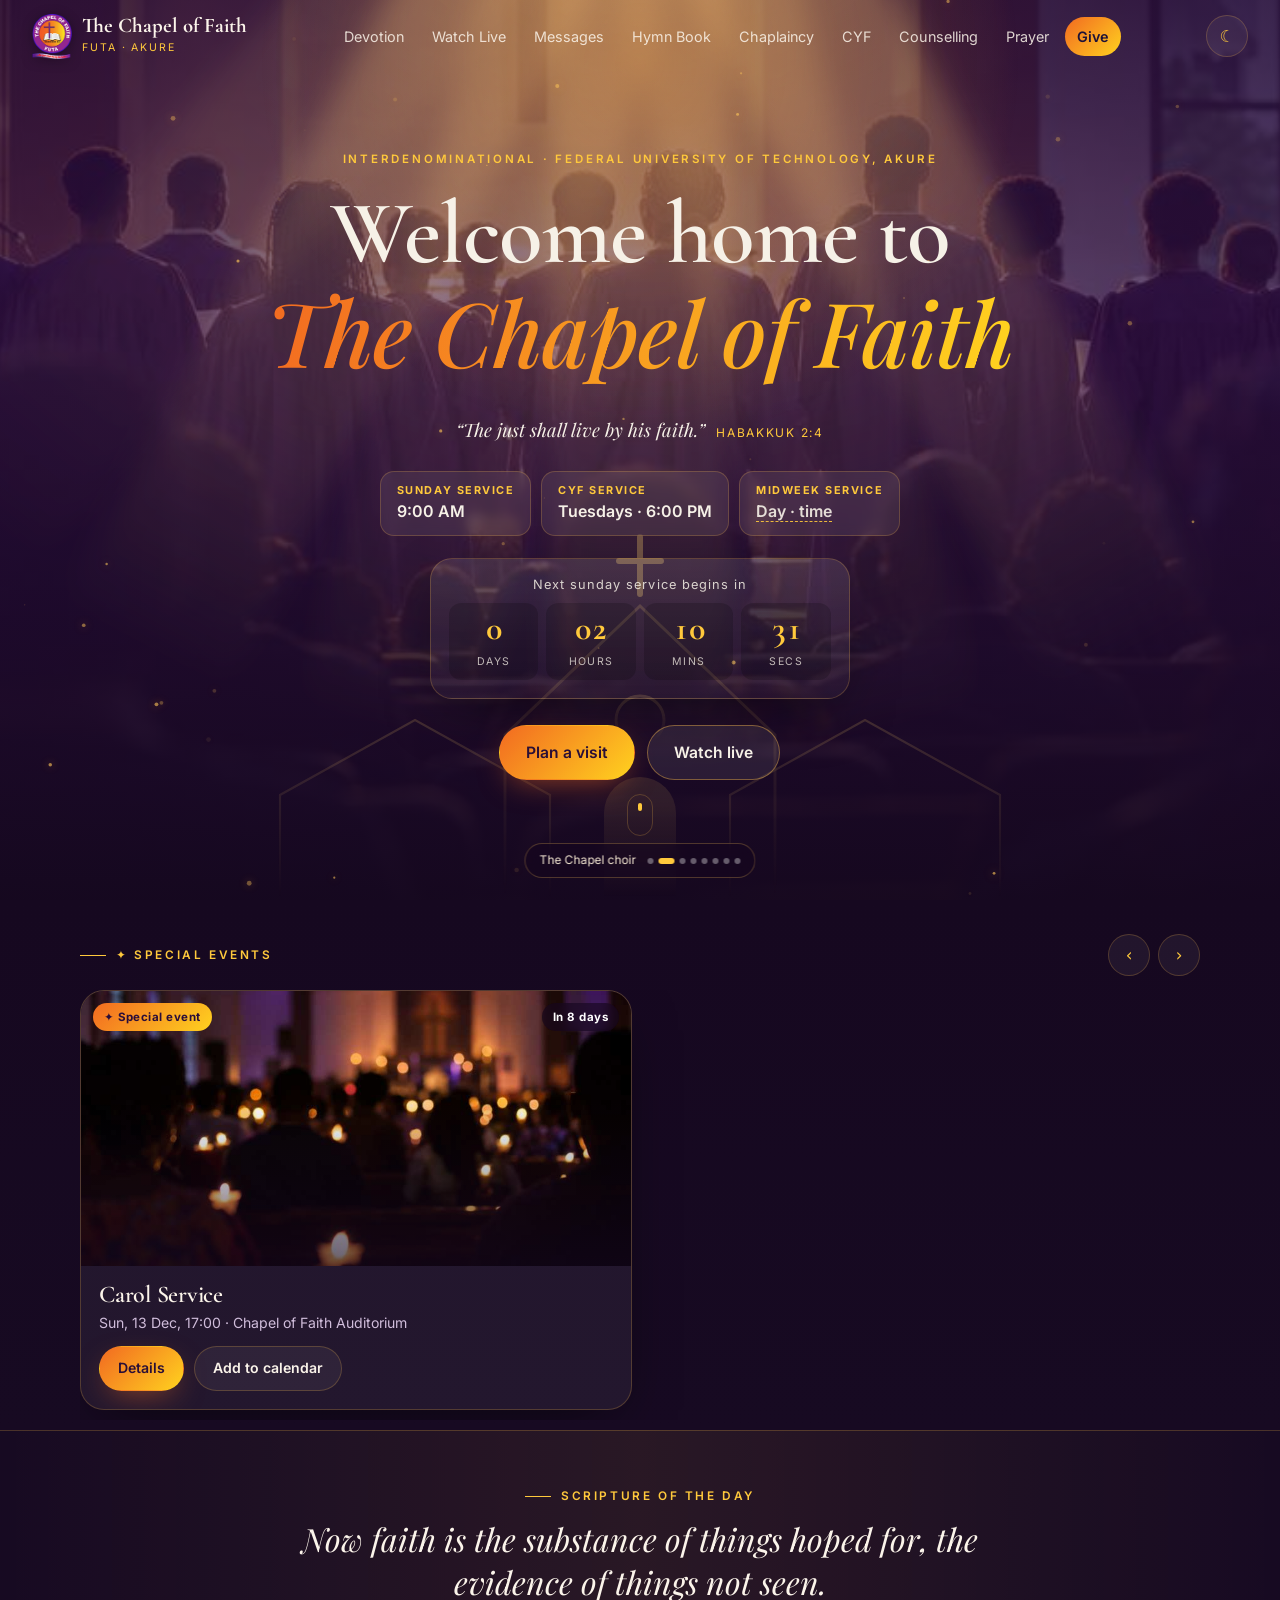
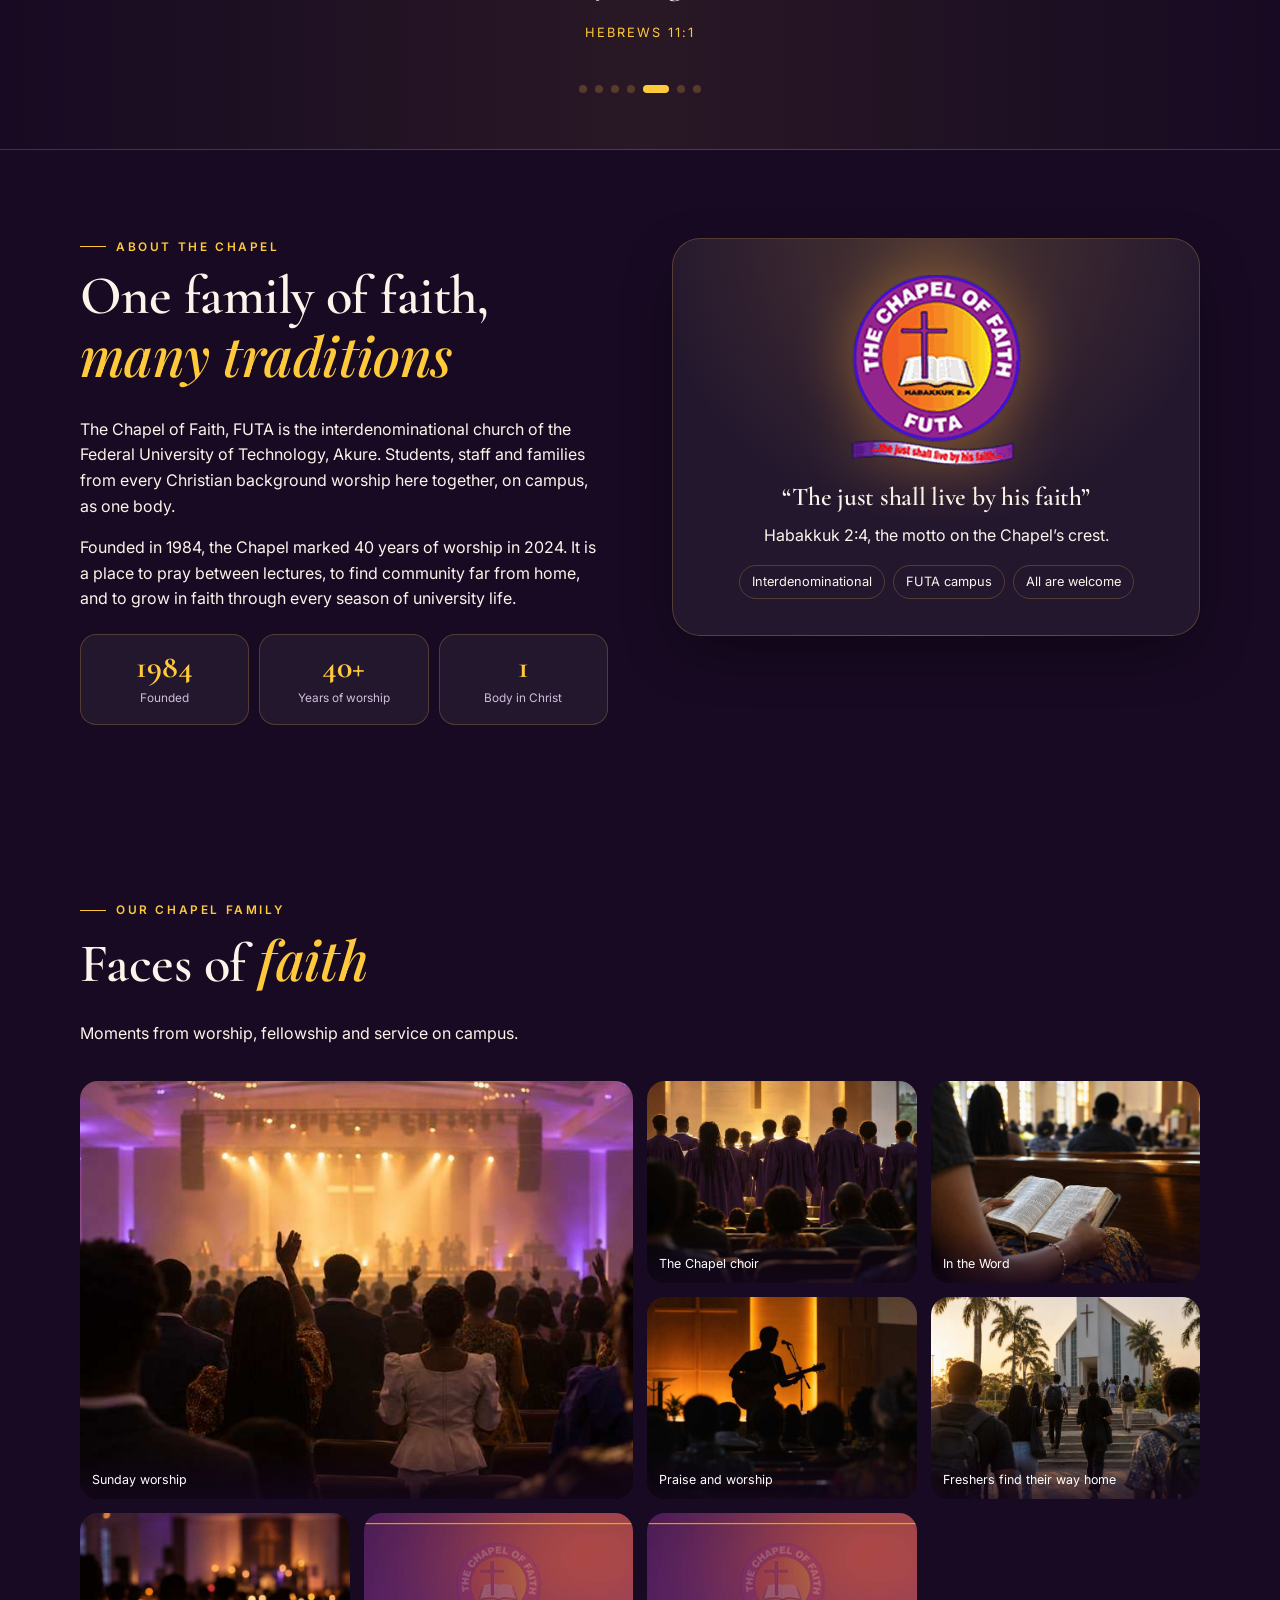
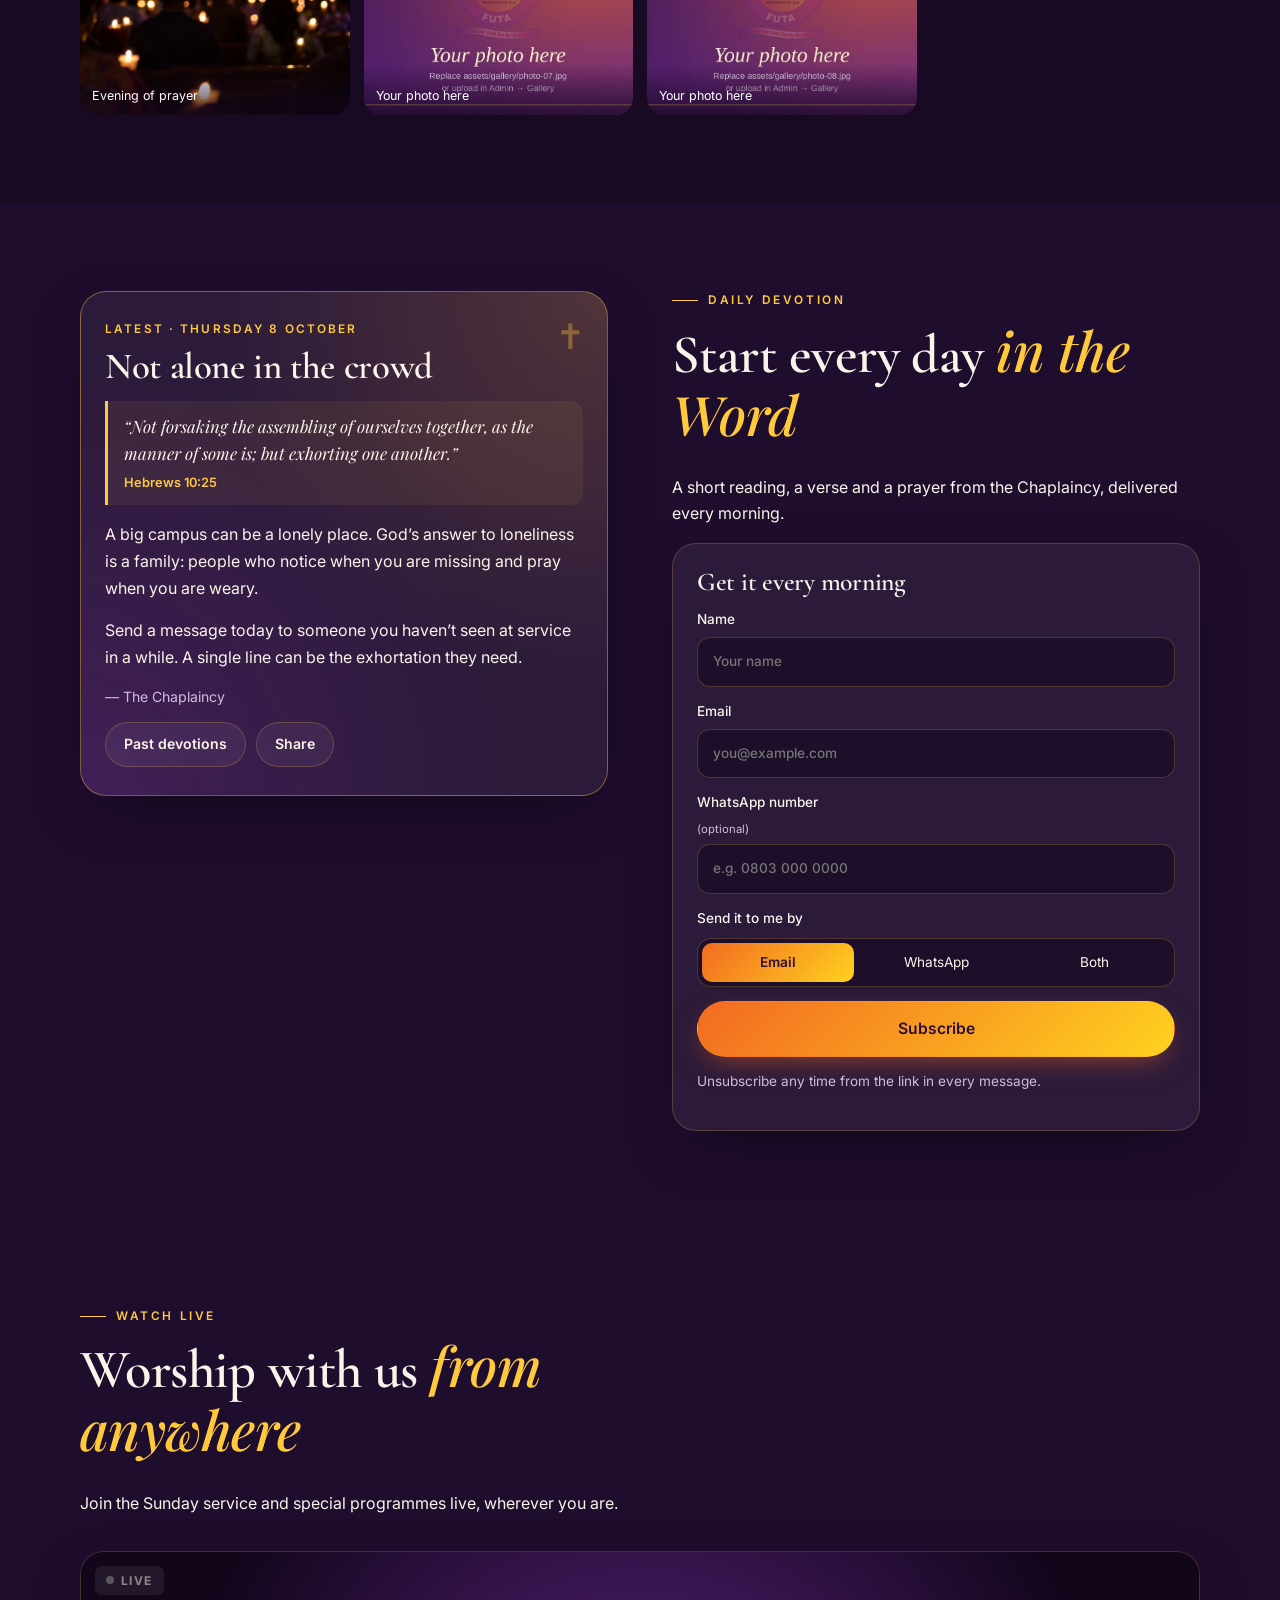
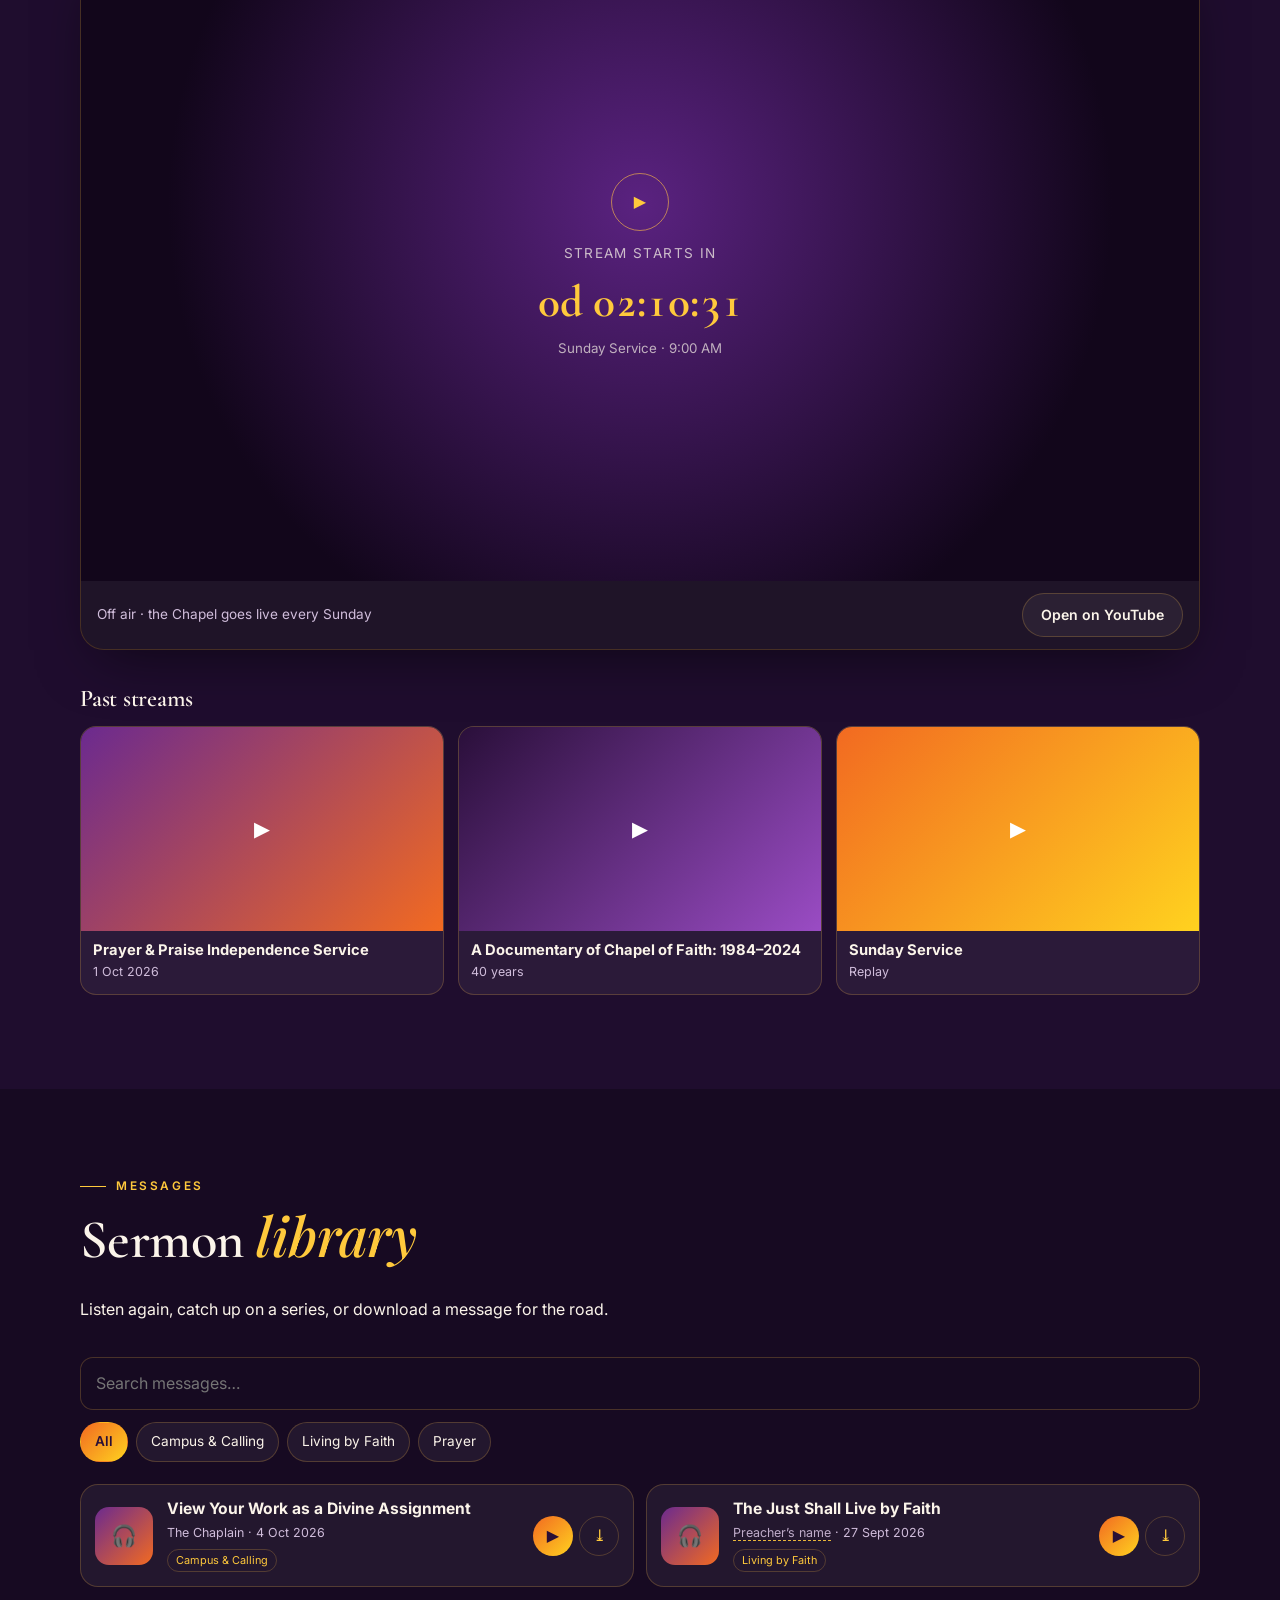
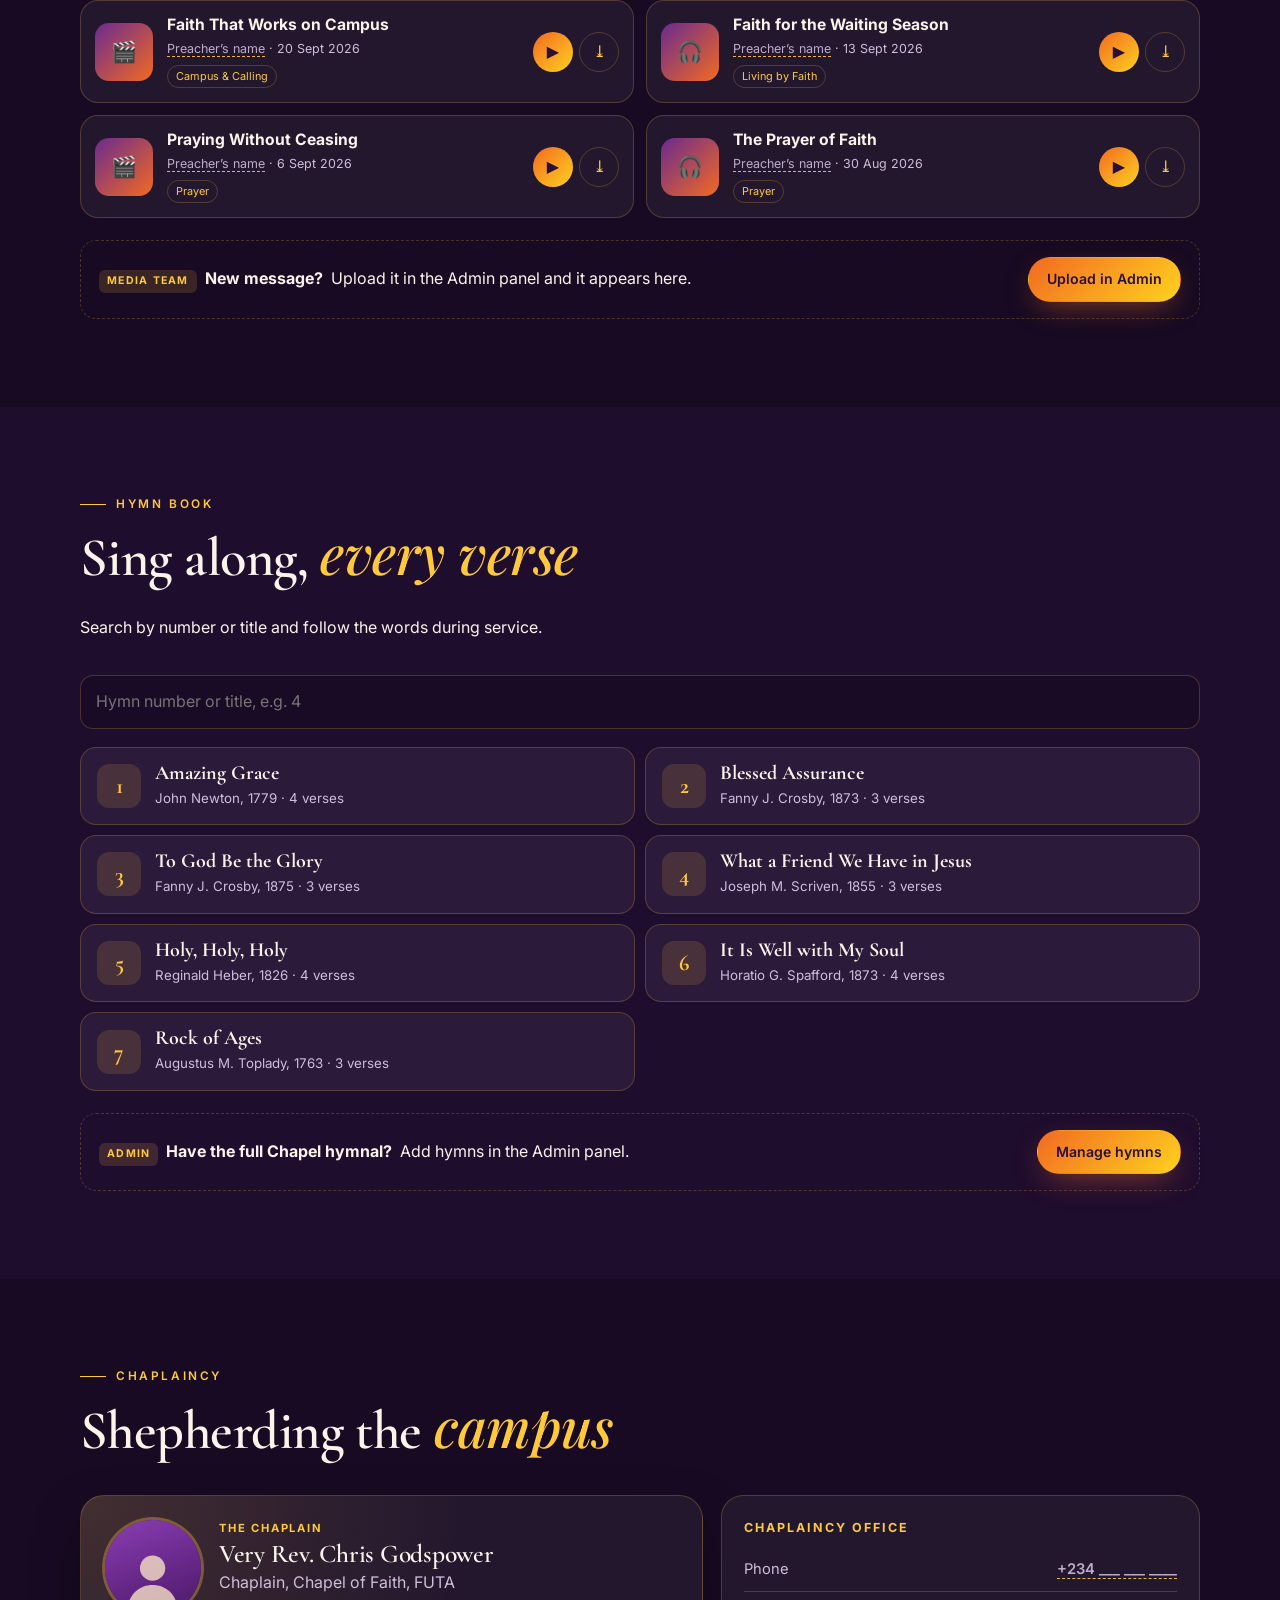
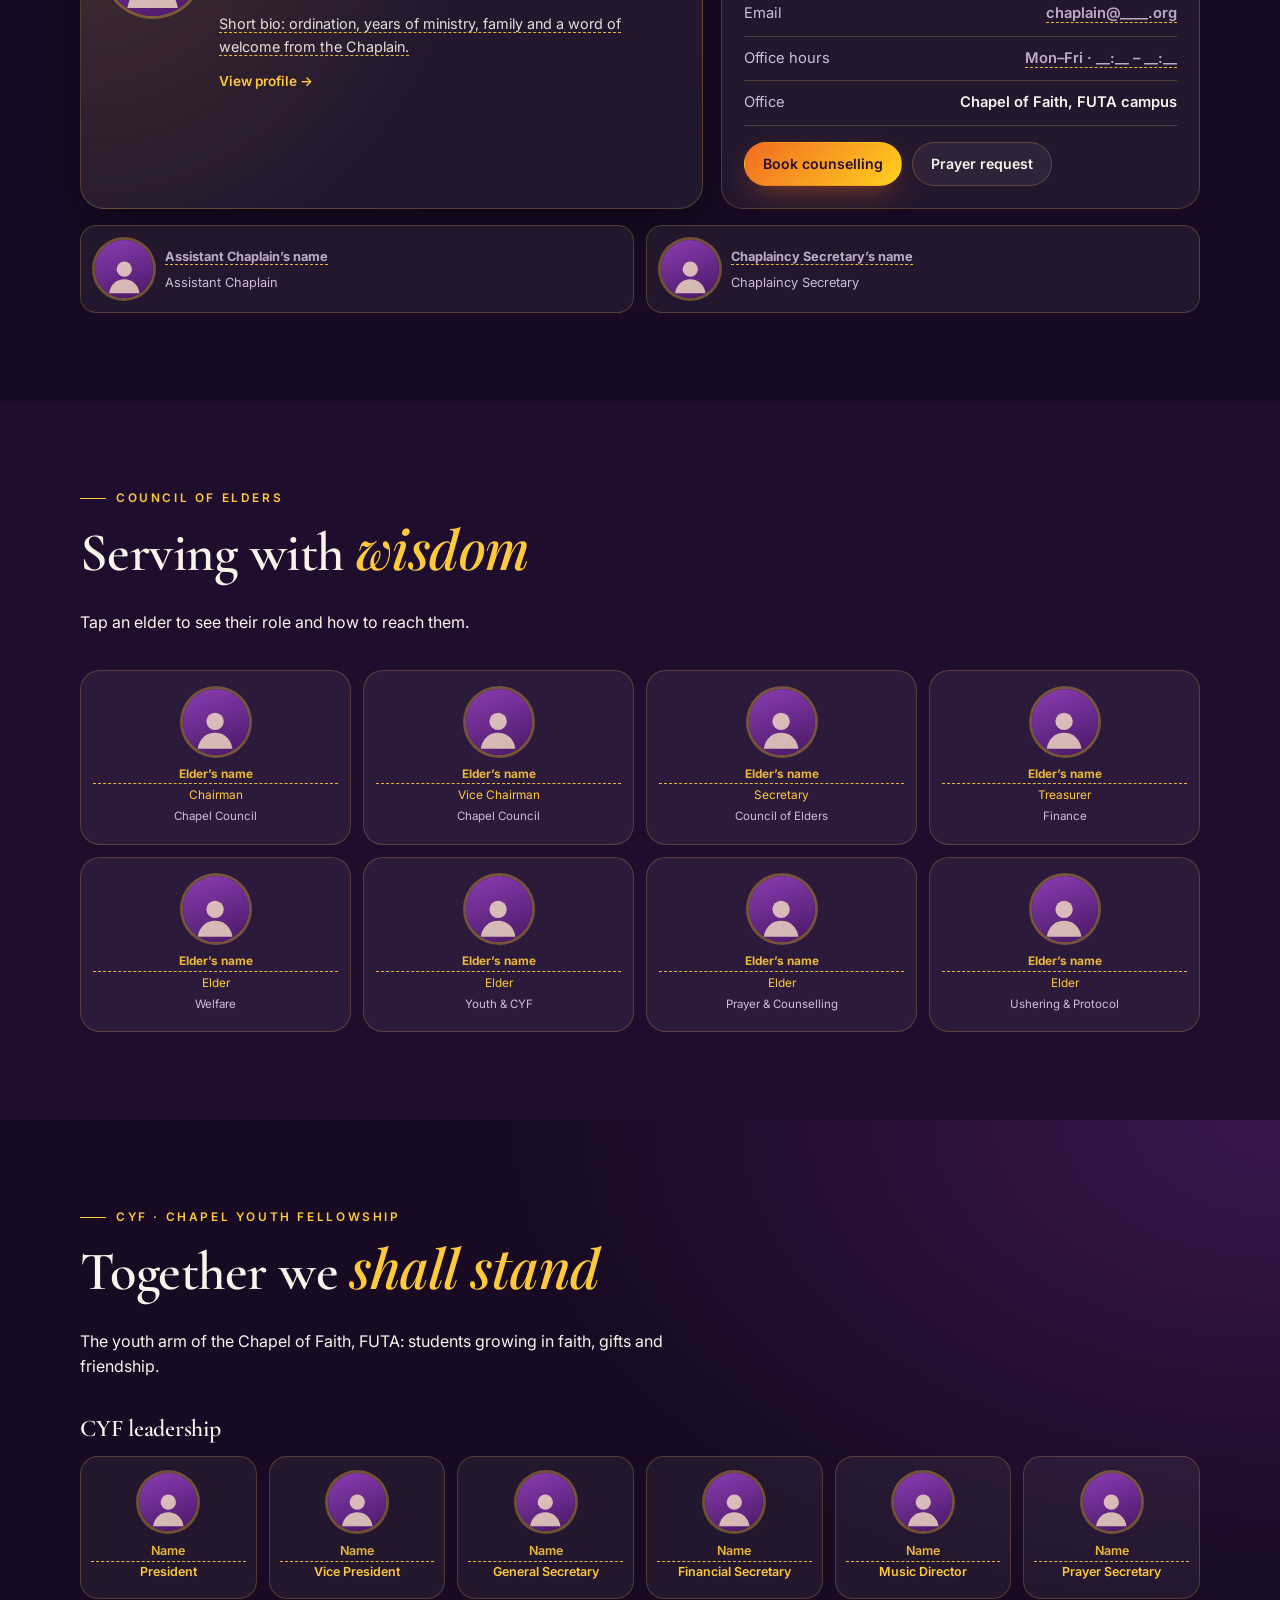
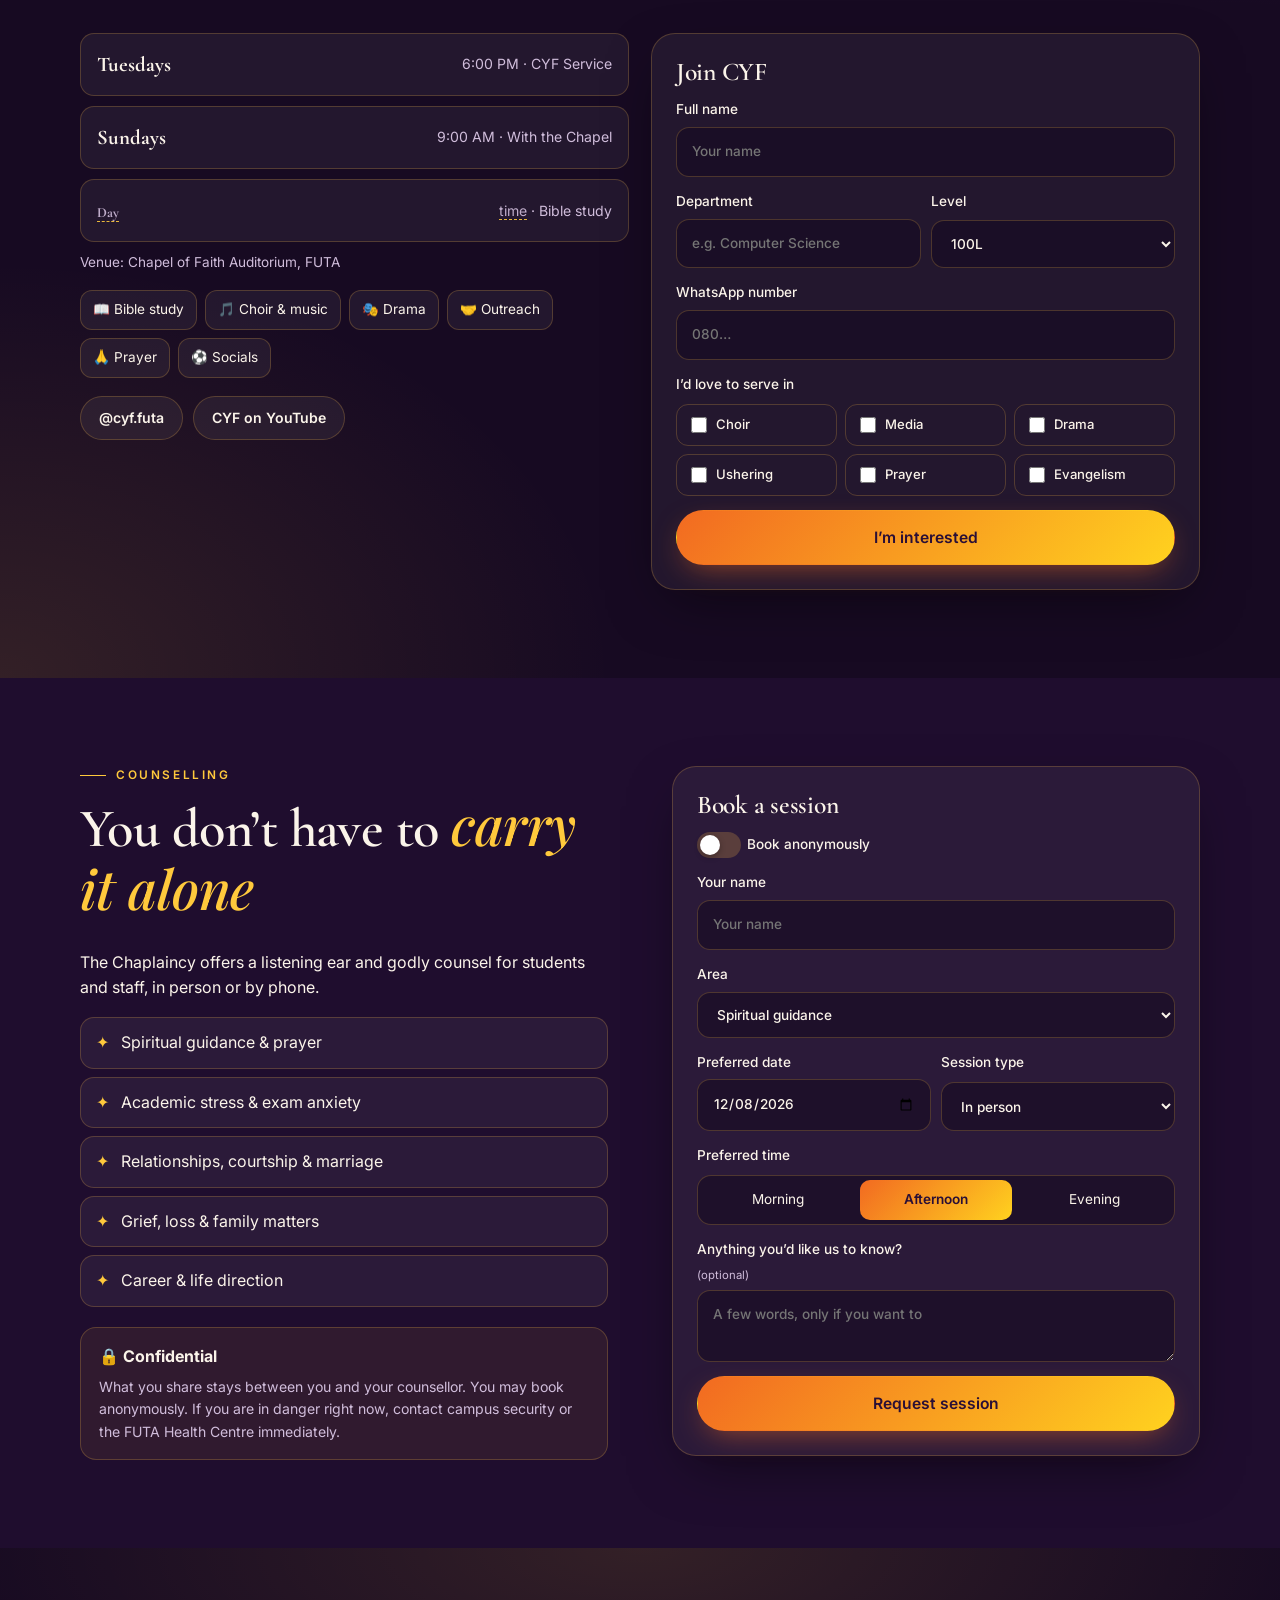
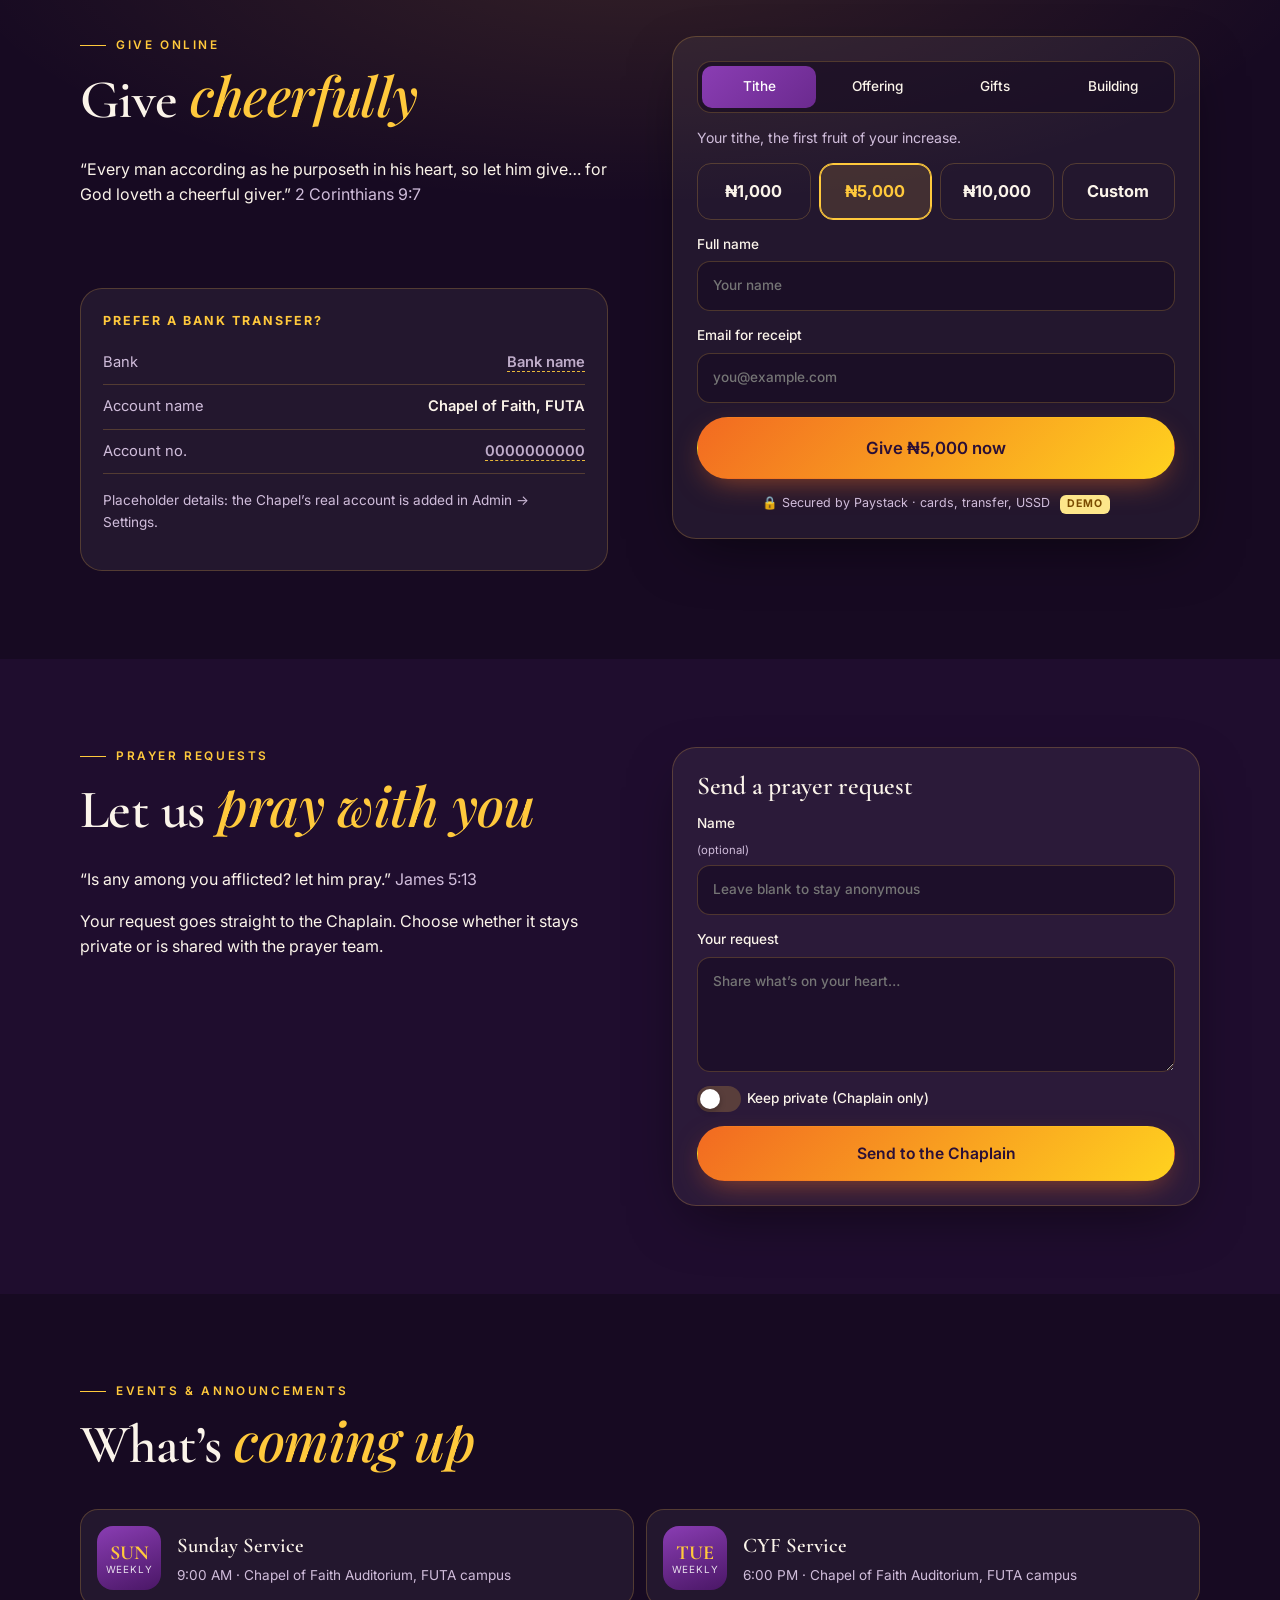
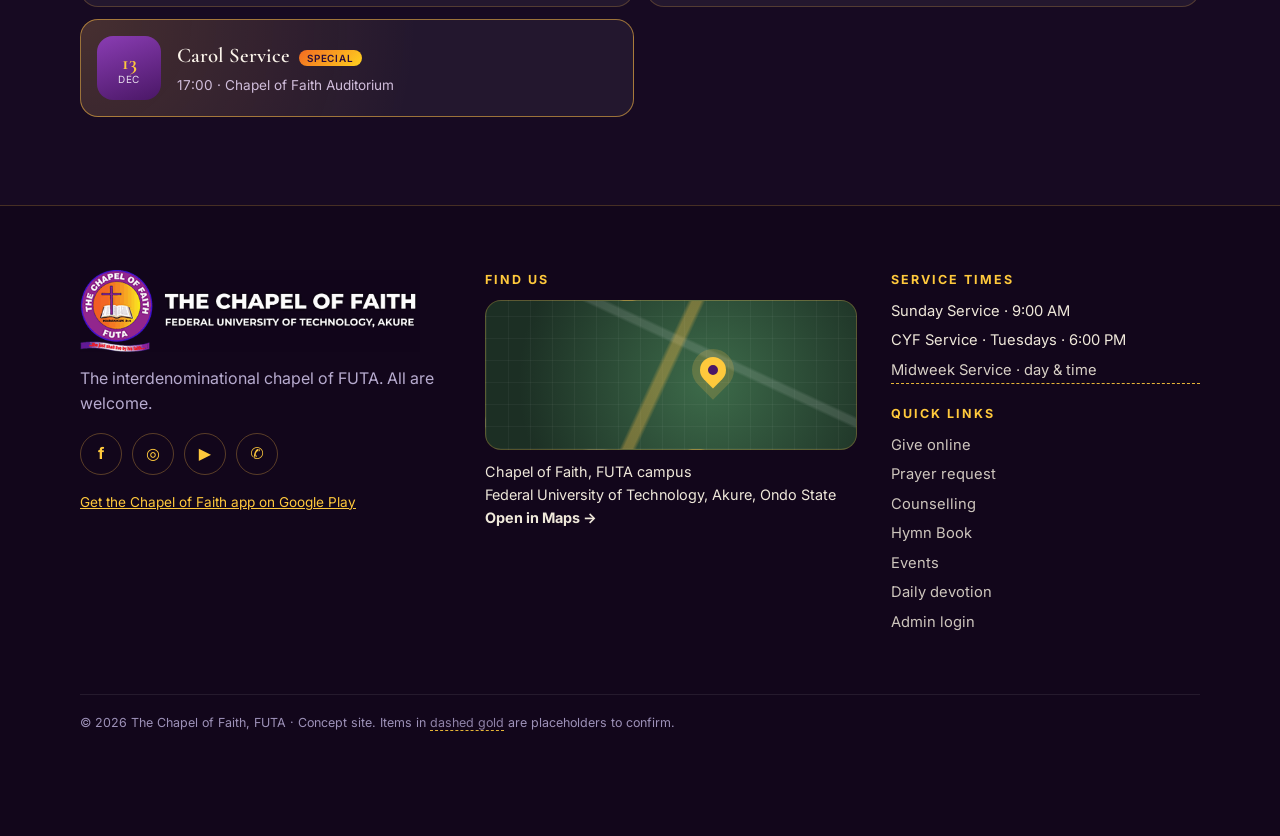
==== index.html @ bb545288 "Initial commit by Tab" ====
<!doctype html>
<html lang="en" data-theme="dark">
<head>
<meta charset="utf-8">
<meta name="viewport" content="width=device-width, initial-scale=1, viewport-fit=cover">
<title>The Chapel of Faith, FUTA · Interdenominational Chapel, Akure</title>
<meta name="description" content="The Chapel of Faith is the interdenominational chapel of the Federal University of Technology, Akure (FUTA). Sunday service 9:00 AM. Watch live, give online, send a prayer request.">
<meta name="theme-color" content="#3a1556">
<link rel="icon" href="assets/favicon.png">
<link rel="stylesheet" href="styles.css">
</head>
<body>
<a class="skip" href="#main">Skip to content</a>
<div class="loader" id="loader" aria-hidden="true"><img src="assets/emblem.png" alt="" width="150" height="168"><p>The Chapel of Faith</p><i></i></div>

<!-- ============ NAV ============ -->
<header class="nav" id="nav">
  <a class="brand" href="#top" aria-label="The Chapel of Faith, FUTA home">
    <img src="assets/emblem-sm.png" alt="" width="40" height="45">
    <span><b>The Chapel of Faith</b><small>FUTA · Akure</small></span>
  </a>
  <nav class="links" id="navLinks" aria-label="Main">
    <a href="#devotion">Devotion</a>
    <a href="#live">Watch Live</a>
    <a href="#messages">Messages</a>
    <a href="#hymns">Hymn Book</a>
    <a href="#chaplaincy">Chaplaincy</a>
    <a href="#cyf">CYF</a>
    <a href="#counselling">Counselling</a>
    <a href="#prayer">Prayer</a>
    <a href="#giving" class="nav-give">Give</a>
  </nav>
  <div class="nav-actions">
    <button class="icon-btn" id="themeToggle" aria-label="Switch light/dark mode"><span class="sun">☀</span><span class="moon">☾</span></button>
    <button class="icon-btn menu-btn" id="menuBtn" aria-label="Open menu" aria-expanded="false"><i></i><i></i><i></i></button>
  </div>
</header>

<main id="main">
<!-- ============ HERO ============ -->
<section class="hero" id="top">
  <div class="hero-slides" id="heroSlides" aria-hidden="true"></div>
  <div class="hero-shade" aria-hidden="true"></div>
  <div class="rays" aria-hidden="true"><i></i><i></i><i></i><i></i><i></i><i></i></div>
  <div class="glow" aria-hidden="true"></div>
  <canvas id="motes" aria-hidden="true"></canvas>
  <svg class="chapel-art" viewBox="0 0 600 260" aria-hidden="true">
    <defs><linearGradient id="cg" x1="0" y1="0" x2="0" y2="1"><stop offset="0" stop-color="#f3c969" stop-opacity=".55"/><stop offset="1" stop-color="#f3c969" stop-opacity="0"/></linearGradient></defs>
    <path d="M300 18 v38 M286 34 h28" stroke="#f3c969" stroke-width="4" stroke-linecap="round" fill="none"/>
    <path d="M300 64 L210 150 L210 260 L390 260 L390 150 Z" fill="none" stroke="url(#cg)" stroke-width="2"/>
    <path d="M60 260 L60 190 L150 140 L240 190 L240 260 M360 260 L360 190 L450 140 L540 190 L540 260" fill="none" stroke="url(#cg)" stroke-width="1.5"/>
    <path d="M276 260 v-58 a24 24 0 0 1 48 0 v58" fill="url(#cg)" opacity=".7"/>
    <circle cx="300" cy="140" r="16" fill="none" stroke="url(#cg)" stroke-width="2"/>
  </svg>
  <div class="hero-inner">
    <p class="eyebrow reveal">Interdenominational · Federal University of Technology, Akure</p>
    <h1 class="reveal">Welcome home to<br><em>The Chapel of Faith</em></h1>
    <p class="motto reveal" id="heroMotto"></p>
    <div class="times reveal" id="heroTimes"></div>
    <div class="countdown reveal" id="countdown" aria-live="polite">
      <p class="cd-label" id="cdLabel">Next Sunday service begins in</p>
      <div class="cd-grid">
        <div><b id="cdD">0</b><span>days</span></div>
        <div><b id="cdH">00</b><span>hours</span></div>
        <div><b id="cdM">00</b><span>mins</span></div>
        <div><b id="cdS">00</b><span>secs</span></div>
      </div>
    </div>
    <div class="cta reveal">
      <button class="btn gold" id="planVisitBtn">Plan a visit</button>
      <a class="btn ghost" href="#live">Watch live</a>
    </div>
  </div>
  <div class="slide-cap" id="slideCap" aria-hidden="true"><span id="slideCapText"></span><div class="slide-dots" id="slideDots"></div></div>
  <a class="scroll-cue" href="#scripture" aria-label="Scroll down"><span></span></a>
</section>

<!-- ============ SPECIAL EVENTS (shown when an event is flagged special) ============ -->
<section class="specials" id="specials" hidden aria-label="Special events">
  <div class="wrap">
    <div class="specials-head"><p class="kicker">✦ Special events</p><div class="sp-nav"><button class="icon-btn" id="spPrev" aria-label="Previous special event">‹</button><button class="icon-btn" id="spNext" aria-label="Next special event">›</button></div></div>
    <div class="sp-track" id="spTrack"></div>
  </div>
</section>

<!-- ============ SCRIPTURE OF THE DAY ============ -->
<section class="scripture" id="scripture" aria-label="Scripture of the day">
  <div class="wrap">
    <p class="kicker">Scripture of the day</p>
    <blockquote id="verse"><p id="verseText">The LORD is my shepherd; I shall not want.</p><cite id="verseRef">Psalm 23:1</cite></blockquote>
    <div class="dots" id="verseDots" role="tablist" aria-label="Choose scripture"></div>
  </div>
</section>

<!-- ============ ABOUT ============ -->
<section class="section" id="about">
  <div class="wrap two">
    <div class="reveal">
      <p class="kicker">About the Chapel</p>
      <h2>One family of faith, <em>many traditions</em></h2>
      <p>The Chapel of Faith, FUTA is the interdenominational church of the Federal University of Technology, Akure. Students, staff and families from every Christian background worship here together, on campus, as one body.</p>
      <p>Founded in 1984, the Chapel marked 40 years of worship in 2024. It is a place to pray between lectures, to find community far from home, and to grow in faith through every season of university life.</p>
      <div class="stats">
        <div><b data-count="1984">0</b><span>Founded</span></div>
        <div><b data-count="40" data-suffix="+">0</b><span>Years of worship</span></div>
        <div><b>1</b><span>Body in Christ</span></div>
      </div>
    </div>
    <div class="about-card reveal">
      <img src="assets/emblem.png" alt="The Chapel of Faith, FUTA emblem: a cross over an open Bible, Habakkuk 2:4" width="170" height="191">
      <h3>“The just shall live by his faith”</h3>
      <p>Habakkuk 2:4, the motto on the Chapel’s crest.</p>
      <ul class="pills"><li>Interdenominational</li><li>FUTA campus</li><li>All are welcome</li></ul>
    </div>
  </div>
</section>

<!-- ============ HOME GALLERY (photos from assets/gallery/ + Admin → Gallery) ============ -->
<section class="section gallery-sec" id="gallery">
  <div class="wrap">
    <div class="head reveal">
      <p class="kicker">Our Chapel family</p>
      <h2>Faces of <em>faith</em></h2>
      <p>Moments from worship, fellowship and service on campus.</p>
    </div>
    <div class="gallery reveal" id="galleryGrid"></div>
  </div>
</section>

<!-- ============ DAILY DEVOTION ============ -->
<section class="section alt devotion" id="devotion">
  <div class="wrap two">
    <article class="dev-card reveal" id="devCard" aria-live="polite">
      <p class="dev-date" id="devDate">Today’s devotion</p>
      <h3 id="devTitle">Loading…</h3>
      <blockquote class="dev-verse"><p id="devVerse"></p><cite id="devRef"></cite></blockquote>
      <div class="dev-body" id="devBody"></div>
      <p class="dev-author" id="devAuthor"></p>
      <div class="row-btns"><button class="btn small ghost" id="devArchiveBtn" type="button">Past devotions</button><button class="btn small ghost" id="devShareBtn" type="button">Share</button></div>
    </article>
    <div class="reveal">
      <p class="kicker">Daily devotion</p>
      <h2>Start every day <em>in the Word</em></h2>
      <p>A short reading, a verse and a prayer from the Chaplaincy, delivered every morning.</p>
      <form class="card form" id="subForm" novalidate>
        <h3>Get it every morning</h3>
        <label>Name<input id="subName" autocomplete="name" placeholder="Your name"></label>
        <label>Email<input id="subEmail" type="email" autocomplete="email" placeholder="you@example.com"></label>
        <label>WhatsApp number <small>(optional)</small><input id="subPhone" inputmode="tel" autocomplete="tel" placeholder="e.g. 0803 000 0000"></label>
        <fieldset><legend>Send it to me by</legend>
          <div class="seg" id="subChannel">
            <button type="button" data-v="email" class="on">Email</button>
            <button type="button" data-v="whatsapp">WhatsApp</button>
            <button type="button" data-v="both">Both</button>
          </div>
        </fieldset>
        <button class="btn gold full" type="submit">Subscribe</button>
        <p class="muted small-t">Unsubscribe any time from the link in every message.</p>
        <div class="done" hidden><span>📖</span><b>You’re subscribed!</b><p id="subDoneText">Your first devotion arrives tomorrow morning.</p></div>
      </form>
    </div>
  </div>
</section>

<!-- ============ WATCH LIVE ============ -->
<section class="section alt" id="live">
  <div class="wrap">
    <div class="head reveal">
      <p class="kicker">Watch Live</p>
      <h2>Worship with us <em>from anywhere</em></h2>
      <p>Join the Sunday service and special programmes live, wherever you are.</p>
    </div>
    <div class="player reveal" id="player" data-live="false">
      <div class="player-screen">
        <div class="live-badge" id="liveBadge"><i></i>LIVE</div>
        <div class="viewers" id="viewers">● 248 watching</div>
        <!-- DEMO: the real stream is the church's YouTube Live (or Facebook Live) embed, e.g.
             <iframe src="https://www.youtube.com/embed/live_stream?channel=UC2ZO0wK5PAPx-bOlCbN2Z7w" allowfullscreen></iframe>
             This frame stands in for it. -->
        <div class="offair" id="offAir">
          <span class="play-ring">▶</span>
          <p>Stream starts in</p>
          <b id="streamCd">0d 00:00:00</b>
          <small id="streamNext">Sunday Service · 9:00 AM</small>
        </div>
        <div class="onair" id="onAir">
          <div class="onair-art"><span></span><span></span><span></span></div>
          <p id="onAirTitle"><b>Sunday Service</b></p>
        </div>
      </div>
      <div class="player-bar">
        <span class="live-state" id="liveState">Off air · next service soon</span>
        <a class="btn small ghost" id="ytLink" href="https://www.youtube.com/channel/UC2ZO0wK5PAPx-bOlCbN2Z7w" target="_blank" rel="noopener">Open on YouTube</a>
      </div>
    </div>
    <h3 class="sub reveal">Past streams</h3>
    <div class="past reveal">
      <a class="past-card" href="https://www.youtube.com/channel/UC2ZO0wK5PAPx-bOlCbN2Z7w" target="_blank" rel="noopener"><div class="thumb t1">▶</div><b>Prayer &amp; Praise Independence Service</b><span>1 Oct 2026</span></a>
      <a class="past-card" href="https://www.youtube.com/channel/UC2ZO0wK5PAPx-bOlCbN2Z7w" target="_blank" rel="noopener"><div class="thumb t2">▶</div><b>A Documentary of Chapel of Faith: 1984–2024</b><span>40 years</span></a>
      <a class="past-card" href="https://www.youtube.com/channel/UC2ZO0wK5PAPx-bOlCbN2Z7w" target="_blank" rel="noopener"><div class="thumb t3">▶</div><b>Sunday Service</b><span>Replay</span></a>
    </div>
  </div>
</section>

<!-- ============ MESSAGES LIBRARY ============ -->
<section class="section" id="messages">
  <div class="wrap">
    <div class="head reveal">
      <p class="kicker">Messages</p>
      <h2>Sermon <em>library</em></h2>
      <p>Listen again, catch up on a series, or download a message for the road.</p>
    </div>
    <div class="lib-tools reveal">
      <input type="search" id="msgSearch" placeholder="Search messages…" aria-label="Search messages">
      <div class="chips" id="seriesChips"></div>
    </div>
    <div class="msg-list" id="msgList"></div>
    <p class="empty" id="msgEmpty" hidden>No messages match that search.</p>
    <!-- Mini player -->
    <div class="mini-player" id="miniPlayer" hidden>
      <button class="mp-play" id="mpPlay" aria-label="Play/pause">❚❚</button>
      <div class="mp-info"><b id="mpTitle">Message</b><span id="mpMeta">Preacher</span>
        <div class="mp-bar" id="mpBar"><i id="mpFill"></i></div></div>
      <span class="mp-time" id="mpTime">0:00</span>
      <button class="mp-x" id="mpClose" aria-label="Close player">✕</button>
    </div>
    <audio id="audio" src="assets/media/sample-message.mp3" preload="metadata"></audio>
    <div class="admin reveal">
      <div><span class="tag">Media team</span><b>New message?</b> Upload it in the Admin panel and it appears here.</div>
      <a class="btn small gold" href="admin/#messages">Upload in Admin</a>
    </div>
  </div>
</section>

<!-- ============ HYMN BOOK ============ -->
<section class="section alt" id="hymns">
  <div class="wrap">
    <div class="head reveal">
      <p class="kicker">Hymn Book</p>
      <h2>Sing along, <em>every verse</em></h2>
      <p>Search by number or title and follow the words during service.</p>
    </div>
    <div class="lib-tools reveal">
      <input type="search" id="hymnSearch" placeholder="Hymn number or title, e.g. 4" aria-label="Search hymns" inputmode="search">
    </div>
    <ol class="hymn-list reveal" id="hymnList"></ol>
    <div class="admin reveal">
      <div><span class="tag">Admin</span><b>Have the full Chapel hymnal?</b> Add hymns in the Admin panel.</div>
      <a class="btn small gold" href="admin/#hymns">Manage hymns</a>
    </div>
  </div>
</section>

<!-- ============ CHAPLAINCY ============ -->
<section class="section" id="chaplaincy">
  <div class="wrap">
    <div class="head reveal">
      <p class="kicker">Chaplaincy</p>
      <h2>Shepherding the <em>campus</em></h2>
    </div>
    <div class="chaplain reveal">
      <button class="chap-card" id="chaplainCard" aria-label="Open the Chaplain's profile"></button>
      <div class="contact-card" id="chapContact"></div>
    </div>
    <div class="assist reveal" id="chapAssist"></div>
  </div>
</section>

<!-- ============ ELDERS ============ -->
<section class="section alt" id="elders">
  <div class="wrap">
    <div class="head reveal">
      <p class="kicker">Council of Elders</p>
      <h2>Serving with <em>wisdom</em></h2>
      <p>Tap an elder to see their role and how to reach them.</p>
    </div>
    <div class="elders reveal" id="eldersGrid"></div>
  </div>
</section>

<!-- ============ CYF ============ -->
<section class="section cyf" id="cyf">
  <div class="wrap">
    <div class="head reveal">
      <p class="kicker">CYF · Chapel Youth Fellowship</p>
      <h2>Together we <em>shall stand</em></h2>
      <p id="cyfAbout"></p>
    </div>
    <h3 class="sub reveal">CYF leadership</h3>
    <div class="leaders reveal" id="cyfLeaders"></div>
    <div class="cyf-grid">
      <div class="cyf-times reveal">
        <div id="cyfMeetings"></div>
        <p class="muted small-t" id="cyfVenue"></p>
        <div class="acts">
          <span>📖 Bible study</span><span>🎵 Choir &amp; music</span><span>🎭 Drama</span><span>🤝 Outreach</span><span>🙏 Prayer</span><span>⚽ Socials</span>
        </div>
        <div class="row-btns">
          <a class="btn small ghost" id="cyfIg" href="https://www.instagram.com/cyf.futa/" target="_blank" rel="noopener">@cyf.futa</a>
          <a class="btn small ghost" id="cyfYt" href="https://www.youtube.com/@cyffuta" target="_blank" rel="noopener">CYF on YouTube</a>
        </div>
      </div>
      <form class="card form reveal" id="cyfForm" novalidate>
        <h3>Join CYF</h3>
        <label>Full name<input id="cyfName" required autocomplete="name" placeholder="Your name"></label>
        <div class="split">
          <label>Department<input id="cyfDept" placeholder="e.g. Computer Science"></label>
          <label>Level<select id="cyfLevel"><option>100L</option><option>200L</option><option>300L</option><option>400L</option><option>500L</option><option>PG</option></select></label>
        </div>
        <label>WhatsApp number<input id="cyfPhone" inputmode="tel" placeholder="080…"></label>
        <fieldset><legend>I’d love to serve in</legend>
          <div class="checks">
            <label><input type="checkbox" value="Choir"> Choir</label>
            <label><input type="checkbox" value="Media"> Media</label>
            <label><input type="checkbox" value="Drama"> Drama</label>
            <label><input type="checkbox" value="Ushering"> Ushering</label>
            <label><input type="checkbox" value="Prayer"> Prayer</label>
            <label><input type="checkbox" value="Evangelism"> Evangelism</label>
          </div>
        </fieldset>
        <button class="btn gold full" type="submit">I’m interested</button>
        <div class="done" hidden><span>🎉</span><b>Welcome to the family!</b><p>A CYF leader will reach out on WhatsApp this week.</p></div>
      </form>
    </div>
  </div>
</section>

<!-- ============ COUNSELLING ============ -->
<section class="section alt" id="counselling">
  <div class="wrap two">
    <div class="reveal">
      <p class="kicker">Counselling</p>
      <h2>You don’t have to <em>carry it alone</em></h2>
      <p>The Chaplaincy offers a listening ear and godly counsel for students and staff, in person or by phone.</p>
      <ul class="offers">
        <li>Spiritual guidance &amp; prayer</li>
        <li>Academic stress &amp; exam anxiety</li>
        <li>Relationships, courtship &amp; marriage</li>
        <li>Grief, loss &amp; family matters</li>
        <li>Career &amp; life direction</li>
      </ul>
      <div class="confid"><b>🔒 Confidential</b><p>What you share stays between you and your counsellor. You may book anonymously. If you are in danger right now, contact campus security or the FUTA Health Centre immediately.</p></div>
    </div>
    <form class="card form reveal" id="counselForm" novalidate>
      <h3>Book a session</h3>
      <label class="switch"><input type="checkbox" id="anonToggle"><span></span> Book anonymously</label>
      <label id="cNameWrap">Your name<input id="cName" autocomplete="name" placeholder="Your name"></label>
      <label>Area<select id="cTopic"><option>Spiritual guidance</option><option>Academic stress</option><option>Relationships</option><option>Grief &amp; family</option><option>Career</option><option>Something else</option></select></label>
      <div class="split">
        <label>Preferred date<input type="date" id="cDate"></label>
        <label>Session type<select id="cMode"><option>In person</option><option>Phone call</option><option>WhatsApp</option></select></label>
      </div>
      <fieldset><legend>Preferred time</legend>
        <div class="seg" id="timeSeg">
          <button type="button" data-v="Morning">Morning</button>
          <button type="button" data-v="Afternoon" class="on">Afternoon</button>
          <button type="button" data-v="Evening">Evening</button>
        </div>
      </fieldset>
      <label>Anything you’d like us to know? <small>(optional)</small><textarea id="cNote" rows="2" placeholder="A few words, only if you want to"></textarea></label>
      <button class="btn gold full" type="submit">Request session</button>
      <div class="done" hidden><span>🕊️</span><b>Session requested</b><p id="counselDoneText">The Chaplaincy will confirm your slot.</p></div>
    </form>
  </div>
</section>

<!-- ============ GIVING ============ -->
<section class="section giving" id="giving">
  <div class="wrap two">
    <div class="reveal">
      <p class="kicker">Give online</p>
      <h2>Give <em>cheerfully</em></h2>
      <p>“Every man according as he purposeth in his heart, so let him give… for God loveth a cheerful giver.” <span class="muted">2 Corinthians 9:7</span></p>
    </div>
    <form class="card form give-card reveal" id="giveForm" novalidate>
      <div class="tabs" role="tablist" id="giveTabs">
        <button type="button" role="tab" class="on" data-type="Tithe">Tithe</button>
        <button type="button" role="tab" data-type="Offering">Offering</button>
        <button type="button" role="tab" data-type="Gift">Gifts</button>
        <button type="button" role="tab" data-type="Building fund">Building</button>
      </div>
      <p class="tab-note" id="giveNote">Your tithe, the first fruit of your increase.</p>
      <div class="amounts" id="amounts">
        <button type="button" data-a="1000">₦1,000</button>
        <button type="button" data-a="5000" class="on">₦5,000</button>
        <button type="button" data-a="10000">₦10,000</button>
        <button type="button" data-a="custom">Custom</button>
      </div>
      <label id="customWrap" hidden>Amount (₦)<input id="customAmt" inputmode="numeric" placeholder="e.g. 2500"></label>
      <label>Full name<input id="gName" autocomplete="name" placeholder="Your name"></label>
      <label>Email for receipt<input id="gEmail" type="email" autocomplete="email" placeholder="you@example.com"></label>
      <button class="btn gold full big" type="submit" id="giveBtn">Give ₦5,000 now</button>
      <p class="secure">🔒 Secured by Paystack · cards, transfer, USSD <span class="demo-pill">Demo</span></p>
    </form>
      <div class="bank reveal">
        <h4>Prefer a bank transfer?</h4>
        <ul id="bankList"></ul>
        <p class="muted small-t" id="bankNote"></p>
      </div>
  </div>
</section>

<!-- ============ PRAYER ============ -->
<section class="section alt" id="prayer">
  <div class="wrap two">
    <div class="reveal">
      <p class="kicker">Prayer requests</p>
      <h2>Let us <em>pray with you</em></h2>
      <p>“Is any among you afflicted? let him pray.” <span class="muted">James 5:13</span></p>
      <p>Your request goes straight to the Chaplain. Choose whether it stays private or is shared with the prayer team.</p>
    </div>
    <form class="card form reveal" id="prayerForm" novalidate>
      <h3>Send a prayer request</h3>
      <label>Name <small>(optional)</small><input id="pName" placeholder="Leave blank to stay anonymous"></label>
      <label>Your request<textarea id="pText" rows="4" required placeholder="Share what’s on your heart…"></textarea></label>
      <label class="switch"><input type="checkbox" id="pShare"><span></span> <span id="pShareLabel">Keep private (Chaplain only)</span></label>
      <button class="btn gold full" type="submit">Send to the Chaplain</button>
      <div class="done" hidden><span>🙏</span><b>Sent to the Chaplain</b><p id="prayerDoneText">We are standing with you in prayer.</p><a id="mailtoLink" class="muted small-t" href="#">Or send it from your email app →</a></div>
    </form>
  </div>
</section>

<!-- ============ EVENTS ============ -->
<section class="section" id="events">
  <div class="wrap">
    <div class="head reveal">
      <p class="kicker">Events &amp; announcements</p>
      <h2>What’s <em>coming up</em></h2>
    </div>
    <div class="events reveal" id="eventsList"></div>
  </div>
</section>
</main>

<!-- ============ FOOTER ============ -->
<footer class="footer" id="visit">
  <div class="wrap foot-grid">
    <div>
      <img class="lockup" src="assets/lockup-white.png" alt="The Chapel of Faith, Federal University of Technology, Akure" width="340" height="82">
      <p class="muted">The interdenominational chapel of FUTA. All are welcome.</p>
      <div class="socials">
        <a href="https://www.facebook.com/thechapeloffaithfuta/" target="_blank" rel="noopener" aria-label="Facebook">f</a>
        <a href="https://www.instagram.com/thechapeloffaithfuta/" target="_blank" rel="noopener" aria-label="Instagram">◎</a>
        <a href="https://www.youtube.com/channel/UC2ZO0wK5PAPx-bOlCbN2Z7w" target="_blank" rel="noopener" aria-label="YouTube">▶</a>
        <a href="#" id="waLink" aria-label="WhatsApp (number to be added)">✆</a>
      </div>
      <a class="app-link" href="https://play.google.com/store/apps/details?id=com.chapeloffaith.chapel_of_faith_app" target="_blank" rel="noopener">Get the Chapel of Faith app on Google Play</a>
    </div>
    <div>
      <h4>Find us</h4>
      <a class="map" href="https://www.google.com/maps/search/?api=1&amp;query=Chapel+of+Faith+FUTA+Akure" target="_blank" rel="noopener">
        <div class="map-art" aria-hidden="true"><i class="pin"></i></div>
        <span>Chapel of Faith, FUTA campus<br>Federal University of Technology, Akure, Ondo State<br><b>Open in Maps →</b></span>
      </a>
    </div>
    <div>
      <h4>Service times</h4>
      <ul class="foot-times" id="footTimes"></ul>
      <h4>Quick links</h4>
      <ul class="foot-links"><li><a href="#giving">Give online</a></li><li><a href="#prayer">Prayer request</a></li><li><a href="#counselling">Counselling</a></li><li><a href="#hymns">Hymn Book</a></li><li><a href="#events">Events</a></li><li><a href="#devotion">Daily devotion</a></li><li><a href="admin/">Admin login</a></li></ul>
    </div>
  </div>
  <p class="copy wrap">© <span id="yr">2026</span> The Chapel of Faith, FUTA · Concept site. Items in <span class="ph">dashed gold</span> are placeholders to confirm.</p>
</footer>

<button class="to-top" id="toTop" aria-label="Back to top">↑</button>

<!-- ============ MODALS ============ -->
<div class="modal" id="modal" hidden>
  <div class="modal-backdrop" data-close></div>
  <div class="modal-card" role="dialog" aria-modal="true" aria-labelledby="modalTitle">
    <button class="modal-x" data-close aria-label="Close">✕</button>
    <div id="modalBody"></div>
  </div>
</div>

<!-- Paystack-style checkout (DEMO, no real keys, no charge) -->
<div class="pay" id="pay" hidden>
  <div class="pay-backdrop"></div>
  <div class="pay-card" role="dialog" aria-modal="true" aria-label="Payment checkout demo">
    <div class="pay-test">TEST MODE · Demo checkout · no real charge</div>
    <div class="pay-head">
      <img src="assets/emblem-sm.png" alt="" width="36" height="40">
      <div><b>The Chapel of Faith, FUTA</b><span id="payEmail">you@example.com</span></div>
      <div class="pay-amt"><small>Pay</small><b id="payAmt">NGN 5,000</b></div>
      <button class="pay-x" id="payClose" aria-label="Cancel payment">✕</button>
    </div>
    <div class="pay-body">
      <aside class="pay-methods" id="payMethods">
        <button class="on" data-m="card">💳 Card</button>
        <button data-m="transfer">🏦 Transfer</button>
        <button data-m="ussd">#️⃣ USSD</button>
      </aside>
      <div class="pay-main">
        <div class="pay-step" id="stepCard">
          <p class="pay-hint">Enter your card details to pay</p>
          <label>Card number<input id="cardNo" inputmode="numeric" value="4084 0840 8408 4081" aria-label="Card number"></label>
          <div class="split"><label>Expiry<input value="12 / 30" aria-label="Expiry"></label><label>CVV<input value="408" aria-label="CVV"></label></div>
          <button class="pay-btn" id="payBtn">Pay NGN 5,000</button>
          <p class="pay-note">Test card shown. Nothing is charged in this demo.</p>
        </div>
        <div class="pay-step" id="stepTransfer" hidden>
          <p class="pay-hint">Transfer to this account (demo)</p>
          <div class="pay-acct"><span>Demo Bank</span><b>99 1234 5678</b><small>Expires in 30:00</small></div>
          <button class="pay-btn" data-paid>I’ve sent the money</button>
        </div>
        <div class="pay-step" id="stepUssd" hidden>
          <p class="pay-hint">Dial on your phone (demo)</p>
          <div class="pay-acct"><b>*737*000*5000#</b><small>Choose your bank’s code</small></div>
          <button class="pay-btn" data-paid>I’ve completed the payment</button>
        </div>
        <div class="pay-step center" id="stepProc" hidden><div class="spinner"></div><p>Processing payment…</p></div>
        <div class="pay-step center" id="stepDone" hidden>
          <div class="tick">✓</div>
          <h3>Payment successful</h3>
          <p class="muted">Thank you! God bless you.</p>
          <div class="receipt" id="receipt"></div>
          <button class="pay-btn" id="payFinish">Done</button>
        </div>
      </div>
    </div>
    <p class="pay-foot">🔒 Secured by <b>paystack</b> (demo)</p>
  </div>
</div>

<div class="toast" id="toast" role="status" aria-live="polite"></div>
<script src="config.js"></script>
<script src="data/seed.js"></script>
<script src="api.js"></script>
<script src="script.js"></script>
</body>
</html>
---- styles.css ----
@font-face{font-family:"Cormorant";src:url(assets/fonts/Cormorant.woff2) format("woff2");font-weight:300 700;font-display:swap}
@font-face{font-family:"PlayfairI";src:url(assets/fonts/PlayfairItalic.woff2) format("woff2");font-weight:400 900;font-style:italic;font-display:swap}
@font-face{font-family:"Inter";src:url(assets/fonts/Inter.woff2) format("woff2");font-weight:100 900;font-display:swap}
:root{--gold:#FFC93C;--gold2:#F58A1F;--grad:linear-gradient(135deg,#F26A21,#FFD21F);--purple:#6B2A8F;--ink:#fbf4ea;--muted:#d0bddb;--bg:#170a22;--bg2:#1f0d2e;--card:rgba(255,255,255,.055);--line:rgba(255,190,70,.22);--shadow:0 20px 60px -20px rgba(0,0,0,.6);--r:20px;--serif:"Cormorant",Georgia,serif;--ital:"PlayfairI",Georgia,serif;--sans:"Inter",system-ui,-apple-system,Segoe UI,Roboto,sans-serif}
[data-theme=light]{--gold:#c2510e;--gold2:#F26A21;--purple:#6B2A8F;--ink:#2a1036;--muted:#6a5577;--bg:#fffaf3;--bg2:#f8efe4;--card:#fff;--line:rgba(107,42,143,.16);--shadow:0 18px 50px -24px rgba(80,20,100,.35)}
*{box-sizing:border-box}
[hidden]{display:none!important}
html{scroll-behavior:smooth;-webkit-text-size-adjust:100%}
body{margin:0;font-family:var(--sans);background:var(--bg);color:var(--ink);line-height:1.6;font-size:16px;overflow-x:hidden;transition:background .5s,color .5s}
img{max-width:100%;display:block}
a{color:inherit}
button,input,select,textarea{font:inherit;color:inherit}
:focus-visible{outline:2px solid var(--gold);outline-offset:3px;border-radius:6px}
.skip{position:absolute;left:-999px;top:8px;background:var(--gold);color:#1a0f3a;padding:8px 14px;border-radius:8px;z-index:100}.skip:focus{left:8px}
h1,h2,h3{font-family:var(--serif);font-weight:600;line-height:1.08;margin:0 0 .5em;letter-spacing:-.01em}
h2{font-size:clamp(2.1rem,6vw,3.4rem)}
h2 em,h1 em{font-family:var(--ital);font-style:italic;font-weight:500;color:var(--gold)}
h3{font-size:1.6rem}h4{font-family:var(--sans);font-size:.78rem;letter-spacing:.16em;text-transform:uppercase;color:var(--gold);margin:0 0 .8em}
p{margin:0 0 1em}
.muted{color:var(--muted)}.small-t{font-size:.85rem}
.ph{border-bottom:1.5px dashed var(--gold);color:inherit;opacity:.9}
.wrap{width:min(1120px,100% - 40px);margin-inline:auto}
.kicker{font-size:.74rem;letter-spacing:.22em;text-transform:uppercase;color:var(--gold);font-weight:600;margin-bottom:.9em;display:flex;align-items:center;gap:10px}
.kicker::before{content:"";width:26px;height:1px;background:var(--gold)}
.section{padding:88px 0;position:relative}
.section.alt{background:var(--bg2)}
.head{max-width:640px;margin-bottom:34px}
.two{display:grid;gap:40px;align-items:start;grid-template-columns:minmax(0,1fr)}
.chaplain,.cyf-grid,.events,.msg-list,.hymn-list,.assist,.foot-grid{grid-template-columns:minmax(0,1fr)}
@media(min-width:900px){.two{grid-template-columns:minmax(0,1fr) minmax(0,1fr);gap:64px}}
/* NAV */
.nav{position:fixed;inset:0 0 auto;z-index:50;display:flex;align-items:center;justify-content:space-between;gap:12px;padding:12px 18px;transition:background .35s,box-shadow .35s,padding .35s}
.nav.solid{background:color-mix(in srgb,var(--bg) 82%,transparent);backdrop-filter:blur(14px);-webkit-backdrop-filter:blur(14px);box-shadow:0 1px 0 var(--line)}
.brand{display:flex;align-items:center;gap:10px;text-decoration:none}
.brand img{width:40px;height:auto;filter:drop-shadow(0 2px 6px rgba(0,0,0,.35))}
.brand b{display:block;font-family:var(--serif);font-size:1.3rem;line-height:1;font-weight:700}
.brand small{display:block;font-size:.66rem;letter-spacing:.18em;text-transform:uppercase;color:var(--gold);margin-top:3px}
.links{display:none}
.nav-actions{display:flex;gap:8px}
.icon-btn{width:42px;height:42px;border-radius:50%;border:1px solid var(--line);background:var(--card);display:grid;place-items:center;cursor:pointer;font-size:1.05rem;color:var(--gold)}
[data-theme=dark] .sun,[data-theme=light] .moon{display:none}
.menu-btn{gap:4px;align-content:center}
.menu-btn i{display:block;width:18px;height:2px;background:var(--ink);border-radius:2px;transition:.3s}
.menu-btn[aria-expanded=true] i:nth-child(1){transform:translateY(6px) rotate(45deg)}.menu-btn[aria-expanded=true] i:nth-child(2){opacity:0}.menu-btn[aria-expanded=true] i:nth-child(3){transform:translateY(-6px) rotate(-45deg)}
@media(max-width:1099px){
 .links{display:flex;flex-direction:column;position:fixed;inset:66px 12px auto;padding:14px;border-radius:18px;background:color-mix(in srgb,var(--bg) 94%,transparent);backdrop-filter:blur(16px);border:1px solid var(--line);box-shadow:var(--shadow);transform:translateY(-12px);opacity:0;pointer-events:none;transition:.3s}
 .links.open{opacity:1;transform:none;pointer-events:auto}
 .links a{padding:12px 14px;text-decoration:none;border-radius:10px;font-weight:500}
 .links a:hover{background:var(--card)}
}
@media(min-width:1100px){.links{display:flex;gap:4px}.links a{padding:8px 12px;text-decoration:none;font-size:.9rem;border-radius:999px;opacity:.85}.links a:hover{opacity:1;background:var(--card)}.menu-btn{display:none}.nav{padding:14px 32px}}
.nav-give{background:var(--grad);color:#1d1238!important;font-weight:600;opacity:1!important}
/* BUTTONS */
.btn{display:inline-flex;align-items:center;justify-content:center;gap:8px;padding:14px 26px;border-radius:999px;font-weight:600;text-decoration:none;border:1px solid transparent;cursor:pointer;transition:transform .2s,box-shadow .2s,background .2s;font-size:.98rem}
.btn:active{transform:scale(.97)}
.btn.gold{background:var(--grad);color:#2a0f36;box-shadow:0 10px 30px -10px rgba(242,106,33,.6)}
.btn.gold:hover{box-shadow:0 14px 34px -8px rgba(242,106,33,.75);transform:translateY(-1px)}
.btn.ghost{border-color:var(--line);background:var(--card)}
.btn.small{padding:10px 18px;font-size:.88rem}
.btn.full{width:100%}.btn.big{padding:17px;font-size:1.05rem}
/* HERO */
.hero{position:relative;min-height:100svh;display:grid;place-items:center;text-align:center;overflow:hidden;padding:110px 20px 80px;background:radial-gradient(120% 80% at 50% 0%,#7a3aa3 0%,#45175f 42%,#160820 100%);color:#f6f1e7}
[data-theme=light] .hero{background:radial-gradient(120% 80% at 50% 0%,#fff1cf 0%,#f7e4f5 45%,#ecd9f2 100%);color:#2a1036}
.rays{position:absolute;inset:-20% -30% auto;height:120%;display:flex;justify-content:center;pointer-events:none;mix-blend-mode:screen;opacity:.75}
.rays i{position:absolute;top:-10%;left:50%;width:14vw;min-width:90px;height:130%;transform-origin:50% 0;background:linear-gradient(180deg,rgba(255,200,90,.55),rgba(255,170,60,0) 75%);filter:blur(14px);animation:sway 14s ease-in-out infinite}
[data-theme=light] .rays{mix-blend-mode:normal;opacity:.6}
.rays i:nth-child(1){transform:translateX(-50%) rotate(-28deg);animation-delay:-2s}
.rays i:nth-child(2){transform:translateX(-50%) rotate(-14deg);animation-delay:-5s;opacity:.7}
.rays i:nth-child(3){transform:translateX(-50%) rotate(0deg);animation-delay:-8s}
.rays i:nth-child(4){transform:translateX(-50%) rotate(14deg);animation-delay:-3s;opacity:.7}
.rays i:nth-child(5){transform:translateX(-50%) rotate(28deg);animation-delay:-6s}
.rays i:nth-child(6){transform:translateX(-50%) rotate(40deg);animation-delay:-9s;opacity:.4}
@keyframes sway{0%,100%{rotate:-4deg;opacity:.55}50%{rotate:4deg;opacity:1}}
.glow{position:absolute;width:70vmax;height:70vmax;left:50%;top:-30vmax;translate:-50% 0;background:radial-gradient(circle,rgba(255,170,60,.33),transparent 60%);animation:breathe 8s ease-in-out infinite}
@keyframes breathe{50%{scale:1.12;opacity:.8}}
#motes{position:absolute;inset:0;width:100%;height:100%}
.chapel-art{position:absolute;bottom:0;left:50%;translate:-50% 0;width:min(900px,115%);opacity:.32}
.hero-inner{position:relative;z-index:2;max-width:760px}
.eyebrow{font-size:.72rem;letter-spacing:.24em;text-transform:uppercase;color:var(--gold);font-weight:600;margin-bottom:18px}
.hero h1{font-size:clamp(2.9rem,11vw,5.6rem);font-weight:600;margin-bottom:.3em}
.hero h1 em{display:inline-block;background:linear-gradient(100deg,#F26A21,#FFD21F 40%,#fff3c4 55%,#FFB21F 70%,#F26A21 85%);-webkit-background-clip:text;background-clip:text;color:transparent;background-size:250% 100%;animation:shine 6s linear infinite;padding:0 .05em .08em}
[data-theme=light] .hero h1 em{background-image:linear-gradient(100deg,#c2400e,#F26A21 40%,#f5a524 55%,#F26A21 70%,#c2400e 85%)}
@keyframes shine{to{background-position:-250% 0}}
.motto{font-family:var(--ital);font-style:italic;font-size:1.15rem;opacity:.9}
.motto span{font-family:var(--sans);font-style:normal;font-size:.75rem;letter-spacing:.14em;color:var(--gold);margin-left:6px;text-transform:uppercase}
.times{display:flex;flex-wrap:wrap;justify-content:center;gap:10px;margin:26px 0 22px}
.times div{padding:10px 16px;border-radius:14px;background:rgba(255,255,255,.07);border:1px solid var(--line);backdrop-filter:blur(6px);text-align:left}
[data-theme=light] .times div{background:rgba(255,255,255,.65)}
.times b{display:block;font-size:.68rem;letter-spacing:.14em;text-transform:uppercase;color:var(--gold)}
.times span{font-weight:600}
.countdown{margin:0 auto 26px;padding:16px 18px 18px;border-radius:22px;background:linear-gradient(180deg,rgba(255,255,255,.1),rgba(255,255,255,.03));border:1px solid var(--line);max-width:420px;box-shadow:var(--shadow)}
[data-theme=light] .countdown{background:rgba(255,255,255,.75)}
.cd-label{font-size:.8rem;letter-spacing:.08em;margin-bottom:8px;opacity:.85}
.cd-grid{display:grid;grid-template-columns:repeat(4,minmax(0,1fr));gap:8px}
.cd-grid div{background:rgba(0,0,0,.18);border-radius:12px;padding:8px 0}
[data-theme=light] .cd-grid div{background:rgba(74,42,145,.07)}
.cd-grid b{display:block;font-family:var(--serif);font-size:2.1rem;line-height:1.05;font-variant-numeric:tabular-nums;color:var(--gold)}
.cd-grid span{font-size:.66rem;letter-spacing:.14em;text-transform:uppercase;opacity:.75}
.cta{display:flex;gap:12px;justify-content:center;flex-wrap:wrap}
.hero .btn.ghost{background:rgba(255,255,255,.08);border-color:rgba(255,190,70,.4)}
.scroll-cue{position:absolute;bottom:22px;left:50%;translate:-50% 0;width:26px;height:42px;border:1.5px solid var(--line);border-radius:14px;z-index:2}
.scroll-cue span{position:absolute;left:50%;top:8px;width:4px;height:8px;margin-left:-2px;background:var(--gold);border-radius:2px;animation:cue 1.8s infinite}
@keyframes cue{60%{transform:translateY(12px);opacity:0}}
/* SCRIPTURE */
.scripture{padding:56px 0;text-align:center;background:linear-gradient(90deg,transparent,rgba(255,190,70,.08),transparent);border-block:1px solid var(--line)}
.scripture .kicker{justify-content:center}
.scripture blockquote{margin:0 auto;max-width:760px;min-height:150px;transition:opacity .6s,transform .6s}
.scripture blockquote.fade{opacity:0;transform:translateY(8px)}
.scripture blockquote p{font-family:var(--ital);font-style:italic;font-size:clamp(1.35rem,4.6vw,2rem);line-height:1.35;margin-bottom:.5em}
.scripture cite{font-style:normal;color:var(--gold);font-size:.8rem;letter-spacing:.16em;text-transform:uppercase}
.dots{display:flex;justify-content:center;gap:8px;margin-top:18px}
.dots button{width:8px;height:8px;border-radius:99px;border:0;background:var(--line);padding:0;cursor:pointer;transition:.3s}
.dots button.on{width:26px;background:var(--gold)}
/* ABOUT */
.stats{display:grid;grid-template-columns:repeat(3,1fr);gap:10px;margin-top:22px}
.stats div{padding:14px;border-radius:16px;background:var(--card);border:1px solid var(--line);text-align:center}
.stats b{display:block;font-family:var(--serif);font-size:2rem;color:var(--gold);line-height:1.1}
.stats span{font-size:.74rem;color:var(--muted)}
.about-card{position:relative;padding:36px 28px;border-radius:28px;text-align:center;background:radial-gradient(circle at 50% 0%,rgba(255,190,70,.18),transparent 60%),var(--card);border:1px solid var(--line);box-shadow:var(--shadow);overflow:hidden}
.about-card img{width:170px;height:auto;margin:0 auto 18px;filter:drop-shadow(0 0 30px rgba(255,170,60,.45));animation:float 6s ease-in-out infinite}
@keyframes float{50%{transform:translateY(-8px)}}
.pills{list-style:none;padding:0;margin:16px 0 0;display:flex;flex-wrap:wrap;gap:8px;justify-content:center}
.pills li{padding:6px 12px;border-radius:99px;border:1px solid var(--line);font-size:.8rem}
/* LIVE */
.player{border-radius:24px;overflow:hidden;border:1px solid var(--line);box-shadow:var(--shadow);background:#12061b}
.player-screen{position:relative;aspect-ratio:16/9;background:radial-gradient(circle at 50% 40%,#5a2280,#12061b 70%);color:#f6f1e7;display:grid;place-items:center;text-align:center;overflow:hidden}
.live-badge{position:absolute;top:14px;left:14px;display:flex;align-items:center;gap:7px;padding:5px 11px;border-radius:7px;background:rgba(255,255,255,.14);font-weight:700;font-size:.75rem;letter-spacing:.12em;opacity:.55}
.live-badge i{width:8px;height:8px;border-radius:50%;background:#9a9a9a}
.viewers{position:absolute;top:16px;right:16px;font-size:.78rem;opacity:0;transition:.3s}
[data-live=true] .live-badge{background:#e5322d;opacity:1}
[data-live=true] .live-badge i{background:#fff;animation:pulse 1.2s infinite}
[data-live=true] .viewers{opacity:.9}
@keyframes pulse{0%{box-shadow:0 0 0 0 rgba(255,255,255,.8)}100%{box-shadow:0 0 0 9px rgba(255,255,255,0)}}
.offair p{margin:12px 0 2px;opacity:.75;font-size:.85rem;letter-spacing:.1em;text-transform:uppercase}
.offair b{font-family:var(--serif);font-size:clamp(1.8rem,7vw,2.8rem);color:#FFC93C;font-variant-numeric:tabular-nums}
.offair small{display:block;opacity:.7}
.play-ring{display:inline-grid;place-items:center;width:58px;height:58px;border-radius:50%;border:1.5px solid rgba(255,190,70,.6);color:#FFC93C}
.onair{display:none;position:absolute;inset:0;place-items:center;align-content:center}
.onair p{position:absolute;bottom:14px;left:16px;margin:0;font-size:.85rem;text-align:left}
.onair-art{position:absolute;inset:0;background:conic-gradient(from 200deg at 50% 110%,#FFC93C33,#6B2A8F66,#FFC93C22,#4a1766,#FFC93C33);animation:spin 18s linear infinite;filter:blur(30px)}
.onair-art span{position:absolute;bottom:0;width:20%;height:70%;background:linear-gradient(0deg,rgba(255,220,150,.5),transparent);left:40%;filter:blur(8px);animation:sway 4s ease-in-out infinite}
.onair-art span:nth-child(2){left:15%;animation-delay:-1s}.onair-art span:nth-child(3){left:65%;animation-delay:-2s}
@keyframes spin{to{transform:rotate(360deg)}}
[data-live=true] .offair{display:none}[data-live=true] .onair{display:grid}
.player-bar{display:flex;align-items:center;justify-content:space-between;gap:12px;padding:12px 16px;background:var(--card);flex-wrap:wrap}
.sub{margin:36px 0 14px;font-size:1.5rem}
.past{display:grid;gap:14px;grid-auto-flow:column;grid-auto-columns:minmax(220px,1fr);overflow-x:auto;padding-bottom:6px;scroll-snap-type:x mandatory}
.past-card{scroll-snap-align:start;text-decoration:none;border-radius:16px;overflow:hidden;background:var(--card);border:1px solid var(--line)}
.past-card b{display:block;padding:10px 12px 0;font-size:.92rem;line-height:1.3}
.past-card span{display:block;padding:2px 12px 12px;font-size:.78rem;color:var(--muted)}
.thumb{aspect-ratio:16/9;display:grid;place-items:center;color:#fff;font-size:1.3rem}
.t1{background:linear-gradient(135deg,#6B2A8F,#F26A21)}.t2{background:linear-gradient(135deg,#2a0f3a,#9a4cc4)}.t3{background:linear-gradient(135deg,#F26A21,#FFD21F)}
/* SWITCH */
.switch{display:inline-flex;align-items:center;gap:10px;cursor:pointer;font-size:.92rem;user-select:none}
.switch{position:relative}
.switch input{position:absolute;left:0;top:0;opacity:0;width:1px!important;height:1px;padding:0!important;border:0!important}
.switch>span:first-of-type{position:relative;width:44px;height:26px;border-radius:99px;background:var(--line);transition:.3s;flex:none}
.switch>span:first-of-type::after{content:"";position:absolute;top:3px;left:3px;width:20px;height:20px;border-radius:50%;background:#fff;transition:.3s;box-shadow:0 2px 6px rgba(0,0,0,.3)}
.switch input:checked+span{background:var(--gold2)}
.switch input:checked+span::after{left:21px}
.switch input:focus-visible+span{outline:2px solid var(--gold);outline-offset:2px}
/* LIBRARY */
.lib-tools{display:flex;flex-direction:column;gap:12px;margin-bottom:18px}
input[type=search],.form input,.form select,.form textarea{width:100%;padding:13px 15px;border-radius:13px;border:1px solid var(--line);background:color-mix(in srgb,var(--bg) 60%,transparent);outline:none;transition:border .2s,box-shadow .2s}
[data-theme=light] input[type=search],[data-theme=light] .form input,[data-theme=light] .form select,[data-theme=light] .form textarea{background:#fff}
input:focus,select:focus,textarea:focus{border-color:var(--gold)!important;box-shadow:0 0 0 3px rgba(255,190,70,.18)}
.chips{display:flex;gap:8px;overflow-x:auto;padding-bottom:4px}
.chip{flex:none;padding:8px 14px;border-radius:99px;border:1px solid var(--line);background:var(--card);cursor:pointer;font-size:.85rem;white-space:nowrap}
.chip.on{background:var(--grad);color:#2a0f36;border-color:transparent;font-weight:600}
.msg-list{display:grid;gap:12px}
@media(min-width:800px){.msg-list{grid-template-columns:1fr 1fr}}
.msg{display:flex;gap:14px;align-items:center;padding:14px;border-radius:18px;background:var(--card);border:1px solid var(--line);animation:pop .45s both}
@keyframes pop{from{opacity:0;transform:translateY(10px) scale(.98)}}
.msg.new{box-shadow:0 0 0 2px var(--gold)}
.msg-art{flex:none;width:58px;height:58px;border-radius:14px;display:grid;place-items:center;font-size:1.3rem;color:#fff;background:linear-gradient(135deg,#6B2A8F,#F26A21)}
.msg-info{flex:1;min-width:0}
.msg-info b{display:block;font-size:.98rem;line-height:1.3}
.msg-info span{font-size:.78rem;color:var(--muted)}
.msg-info .series{display:inline-block;margin-top:4px;font-size:.68rem;padding:2px 8px;border-radius:99px;border:1px solid var(--line);color:var(--gold)}
.msg-acts{display:flex;gap:6px}
.round{width:40px;height:40px;border-radius:50%;border:1px solid var(--line);background:transparent;cursor:pointer;display:grid;place-items:center;text-decoration:none;color:var(--gold)}
.round.play{background:var(--grad);color:#2a0f36;border:0}
.empty{text-align:center;color:var(--muted)}
.mini-player{position:fixed;left:12px;right:12px;bottom:12px;z-index:45;display:flex;align-items:center;gap:12px;padding:10px 12px;border-radius:18px;background:color-mix(in srgb,var(--bg) 90%,transparent);backdrop-filter:blur(14px);border:1px solid var(--line);box-shadow:var(--shadow);max-width:560px;margin:auto;animation:pop .4s both}
.mp-play{width:44px;height:44px;border-radius:50%;border:0;background:var(--grad);color:#2a0f36;cursor:pointer;font-weight:700;flex:none}
.mp-info{flex:1;min-width:0}.mp-info b{display:block;font-size:.88rem;white-space:nowrap;overflow:hidden;text-overflow:ellipsis}.mp-info span{font-size:.72rem;color:var(--muted)}
.mp-bar{height:4px;border-radius:4px;background:var(--line);margin-top:6px;cursor:pointer}.mp-bar i{display:block;height:100%;width:0;background:var(--gold);border-radius:4px}
.mp-time{font-size:.75rem;font-variant-numeric:tabular-nums;color:var(--muted)}
.mp-x{border:0;background:none;cursor:pointer;color:var(--muted);font-size:1rem}
.admin{display:flex;align-items:center;justify-content:space-between;gap:14px;flex-wrap:wrap;margin-top:22px;padding:16px 18px;border-radius:16px;border:1.5px dashed var(--line)}
.admin b{margin-right:4px}
.tag{display:inline-block;font-size:.66rem;letter-spacing:.12em;text-transform:uppercase;padding:3px 8px;border-radius:6px;background:rgba(255,190,70,.15);color:var(--gold);margin-right:8px;font-weight:700}
.drop{display:grid;place-items:center;text-align:center;gap:6px;padding:26px;border-radius:16px;border:2px dashed var(--line);cursor:pointer;transition:.2s;margin-bottom:12px}
.drop.over,.drop.has{border-color:var(--gold);background:rgba(255,190,70,.07)}
.drop span{font-size:1.8rem}
/* HYMNS */
.hymn-list{list-style:none;padding:0;margin:0;display:grid;gap:10px}
@media(min-width:800px){.hymn-list{grid-template-columns:1fr 1fr}}
.hymn-list button{width:100%;display:flex;align-items:center;gap:14px;padding:14px 16px;border-radius:16px;border:1px solid var(--line);background:var(--card);cursor:pointer;text-align:left;transition:.2s}
.hymn-list button:hover{border-color:var(--gold);transform:translateX(3px)}
.hymn-no{flex:none;width:44px;height:44px;border-radius:12px;display:grid;place-items:center;font-family:var(--serif);font-size:1.4rem;font-weight:700;background:rgba(255,190,70,.14);color:var(--gold)}
.hymn-list b{display:block;font-family:var(--serif);font-size:1.25rem;line-height:1.15}
.hymn-list small{color:var(--muted)}
.lyrics{max-height:58vh;overflow:auto;padding-right:6px;font-size:var(--lfs,1.05rem);transition:font-size .2s}
.lyrics .v{margin-bottom:1.1em}.lyrics .v i{display:block;font-style:normal;font-size:.7em;letter-spacing:.14em;text-transform:uppercase;color:var(--gold);margin-bottom:.2em}
.lyrics .ch{padding:10px 14px;border-left:3px solid var(--gold);background:rgba(255,190,70,.07);border-radius:0 12px 12px 0;font-style:italic}
.fs{display:flex;align-items:center;gap:8px;margin:6px 0 14px}
.fs button{width:38px;height:38px;border-radius:10px;border:1px solid var(--line);background:var(--card);cursor:pointer;font-weight:700}
.fs span{font-size:.78rem;color:var(--muted)}
/* CHAPLAIN */
.chaplain{display:grid;gap:18px}
@media(min-width:900px){.chaplain{grid-template-columns:1.3fr 1fr}}
.chap-card{display:flex;gap:18px;align-items:flex-start;text-align:left;padding:24px;border-radius:24px;border:1px solid var(--line);background:radial-gradient(circle at 0 0,rgba(255,190,70,.14),transparent 55%),var(--card);cursor:pointer;box-shadow:var(--shadow);transition:transform .25s}
.chap-card:hover{transform:translateY(-3px)}
.chap-card h3{margin:.1em 0 .1em}
.role{font-size:.7rem;letter-spacing:.16em;text-transform:uppercase;color:var(--gold);font-weight:700;margin:0}
.bio{font-size:.9rem;margin:10px 0}
.more{font-size:.85rem;color:var(--gold);font-weight:600}
.avatar{flex:none;width:58px;height:58px;border-radius:50%;display:grid;place-items:center;background:linear-gradient(160deg,#8a3db3,#4a1766);box-shadow:0 0 0 3px rgba(255,190,70,.35);overflow:hidden}
.avatar svg{width:70%;height:70%;fill:rgba(255,236,200,.75);margin-top:18%}
.avatar.big{width:96px;height:96px}
.contact-card,.bank{padding:22px;border-radius:22px;border:1px solid var(--line);background:var(--card)}
.contact-card ul,.bank ul{list-style:none;padding:0;margin:0 0 16px}
.contact-card li,.bank li{display:flex;justify-content:space-between;gap:12px;padding:10px 0;border-bottom:1px solid var(--line);font-size:.92rem}
.contact-card li span,.bank li span{color:var(--muted)}
.contact-card li b,.bank li b{text-align:right;font-weight:600}
.row-btns{display:flex;gap:10px;flex-wrap:wrap}
.assist{display:grid;gap:12px;margin-top:16px}
@media(min-width:700px){.assist{grid-template-columns:1fr 1fr}}
.mini-person{display:flex;gap:12px;align-items:center;padding:14px;border-radius:16px;border:1px solid var(--line);background:var(--card)}
.mini-person b{display:block;font-size:.95rem}.mini-person span{font-size:.8rem;color:var(--muted)}
/* ELDERS */
.elders{display:grid;grid-template-columns:repeat(2,minmax(0,1fr));gap:12px}
@media(min-width:800px){.elders{grid-template-columns:repeat(4,1fr)}}
.elder{padding:18px 12px;border-radius:20px;border:1px solid var(--line);background:var(--card);text-align:center;cursor:pointer;transition:transform .25s,border-color .25s}
.elder:hover{transform:translateY(-4px);border-color:var(--gold)}
.elder .avatar{margin:0 auto 10px;width:66px;height:66px}
.elder b{display:block;font-size:.92rem}
.elder span{display:block;font-size:.74rem;color:var(--gold);margin-top:2px}
.elder small{display:block;font-size:.72rem;color:var(--muted);margin-top:2px}
/* CYF */
.cyf{background:radial-gradient(100% 70% at 100% 0%,rgba(107,42,143,.4),transparent 60%),radial-gradient(80% 60% at 0% 100%,rgba(255,190,70,.12),transparent 60%),var(--bg)}
.cyf-grid{display:grid;gap:22px}
@media(min-width:900px){.cyf-grid{grid-template-columns:1fr 1fr}}
.when{display:flex;justify-content:space-between;align-items:center;padding:14px 16px;border-radius:14px;background:var(--card);border:1px solid var(--line);margin-bottom:10px}
.when b{font-family:var(--serif);font-size:1.3rem}
.when span{font-size:.88rem;color:var(--muted)}
.acts{display:flex;flex-wrap:wrap;gap:8px;margin:16px 0 18px}
.acts span{padding:8px 12px;border-radius:12px;background:var(--card);border:1px solid var(--line);font-size:.85rem}
/* FORMS */
.card{padding:24px;border-radius:24px;border:1px solid var(--line);background:var(--card);box-shadow:var(--shadow);position:relative}
.form{display:grid;gap:14px}
.form h3{margin:0}
.form label{display:grid;gap:6px;font-size:.85rem;font-weight:500}
.form label.switch{display:inline-flex}
.form small{color:var(--muted);font-weight:400}
.split{display:grid;grid-template-columns:minmax(0,1fr) minmax(0,1fr);gap:10px}
.form input,.form select,.form textarea{min-width:0}
fieldset{border:0;padding:0;margin:0}legend{font-size:.85rem;font-weight:500;margin-bottom:8px;padding:0}
.checks{display:grid;grid-template-columns:repeat(3,minmax(0,1fr));gap:8px}
.checks label{display:flex!important;align-items:center;gap:6px;padding:9px 10px;border-radius:12px;border:1px solid var(--line);cursor:pointer;font-size:.82rem}
.checks input{width:16px!important;height:16px;padding:0!important;flex:none;accent-color:var(--gold2)}
.checks label:has(input:checked){border-color:var(--gold);background:rgba(255,190,70,.1)}
.seg{display:grid;grid-template-columns:repeat(3,1fr);gap:6px;padding:4px;border-radius:14px;background:color-mix(in srgb,var(--bg) 60%,transparent);border:1px solid var(--line)}
.seg button{padding:9px 4px;border:0;border-radius:10px;background:transparent;cursor:pointer;font-size:.85rem}
.seg button.on{background:var(--grad);color:#2a0f36;font-weight:600}
.done{position:absolute;inset:0;border-radius:24px;background:color-mix(in srgb,var(--bg) 94%,transparent);backdrop-filter:blur(6px);display:grid;place-items:center;align-content:center;text-align:center;gap:6px;padding:24px;animation:pop .5s both}
.done[hidden]{display:none}
.done span{font-size:2.8rem;animation:float 3s ease-in-out infinite}
.done b{font-family:var(--serif);font-size:1.9rem}
.done p{margin:0;color:var(--muted)}
.offers{list-style:none;padding:0;margin:0 0 20px;display:grid;gap:8px}
.offers li{padding:12px 14px 12px 40px;border-radius:14px;background:var(--card);border:1px solid var(--line);position:relative}
.offers li::before{content:"✦";position:absolute;left:15px;color:var(--gold)}
.confid{padding:16px 18px;border-radius:16px;background:rgba(255,190,70,.08);border:1px solid var(--line)}
.confid p{margin:6px 0 0;font-size:.88rem;color:var(--muted)}
.hide-name{opacity:.35;pointer-events:none}
/* GIVING */
.giving{background:radial-gradient(90% 60% at 50% 0%,rgba(255,190,70,.12),transparent 60%),var(--bg)}
.tabs{display:grid;grid-template-columns:repeat(4,1fr);gap:4px;padding:4px;border-radius:14px;background:color-mix(in srgb,var(--bg) 60%,transparent);border:1px solid var(--line)}
.tabs button{padding:10px 2px;border:0;border-radius:10px;background:none;cursor:pointer;font-size:.85rem;font-weight:500}
.tabs button.on{background:linear-gradient(135deg,#8a3db3,#6B2A8F);color:#fff}
.tab-note{margin:0;font-size:.88rem;color:var(--muted);min-height:1.4em}
.amounts{display:grid;grid-template-columns:repeat(2,1fr);gap:8px}
@media(min-width:500px){.amounts{grid-template-columns:repeat(4,1fr)}}
.amounts button{padding:14px 6px;border-radius:14px;border:1px solid var(--line);background:transparent;cursor:pointer;font-weight:700;font-size:1.02rem;transition:.2s}
.amounts button.on{border-color:var(--gold);background:rgba(255,190,70,.14);color:var(--gold);box-shadow:inset 0 0 0 1px var(--gold)}
.secure{font-size:.78rem;text-align:center;color:var(--muted);margin:0}
.demo-pill{display:inline-block;margin-left:6px;padding:1px 7px;border-radius:6px;background:#fde68a;color:#7a4b00;font-weight:700;font-size:.66rem;letter-spacing:.08em;text-transform:uppercase}
.bank{margin-top:22px}
/* EVENTS */
.events{display:grid;gap:12px}
@media(min-width:800px){.events{grid-template-columns:1fr 1fr}}
.event{display:flex;gap:16px;align-items:center;padding:16px;border-radius:18px;border:1px solid var(--line);background:var(--card)}
.event h4{font-family:var(--serif);text-transform:none;letter-spacing:0;font-size:1.3rem;color:var(--ink);margin:0 0 2px;font-weight:600}
.event p{margin:0;font-size:.85rem;color:var(--muted)}
.date{flex:none;width:64px;height:64px;border-radius:16px;display:grid;place-items:center;align-content:center;background:linear-gradient(160deg,#8a3db3,#4a1766);color:#fff;line-height:1.1}
.date b{font-family:var(--serif);font-size:1.25rem;color:#FFC93C}.date span{font-size:.62rem;letter-spacing:.08em;text-transform:uppercase;opacity:.85}
/* FOOTER */
.footer{padding:64px 0 90px;background:#12061b;color:#efe8da;border-top:1px solid var(--line)}
[data-theme=light] .footer{background:#3b1352;color:#f4ecdc}
.footer .muted{color:#b7abcf}
.footer h4{color:#FFC93C}
.foot-grid{display:grid;gap:34px}
@media(min-width:900px){.foot-grid{grid-template-columns:1.2fr 1.2fr 1fr}}
.socials{display:flex;gap:10px;margin:14px 0}
.socials a{width:42px;height:42px;border-radius:50%;display:grid;place-items:center;border:1px solid rgba(255,190,70,.3);text-decoration:none;font-weight:700;color:#FFC93C;transition:.2s}
.socials a:hover{background:#FFC93C;color:#2a0f36}
.app-link{font-size:.85rem;color:#FFC93C}
.map{display:flex;flex-direction:column;gap:10px;text-decoration:none;font-size:.9rem}
.map-art{position:relative;height:150px;border-radius:16px;overflow:hidden;background:linear-gradient(115deg,transparent 46%,rgba(255,190,70,.35) 47%,rgba(255,190,70,.35) 49%,transparent 50%),linear-gradient(25deg,transparent 60%,rgba(255,255,255,.12) 61%,rgba(255,255,255,.12) 63%,transparent 64%),repeating-linear-gradient(0deg,rgba(255,255,255,.04) 0 1px,transparent 1px 22px),repeating-linear-gradient(90deg,rgba(255,255,255,.04) 0 1px,transparent 1px 22px),radial-gradient(circle at 60% 55%,#3d6b4a,#1c2f24 80%);border:1px solid rgba(255,190,70,.25)}
.pin{position:absolute;left:58%;top:38%;width:26px;height:26px;border-radius:50% 50% 50% 0;background:#FFC93C;transform:rotate(-45deg);box-shadow:0 0 0 8px rgba(255,190,70,.2);animation:float 2.4s ease-in-out infinite}
.pin::after{content:"";position:absolute;inset:8px;border-radius:50%;background:#4a1766}
.foot-times,.foot-links{list-style:none;padding:0;margin:0 0 20px;display:grid;gap:6px;font-size:.92rem}
.foot-links a{text-decoration:none;opacity:.85}
.copy{margin-top:40px;font-size:.78rem;color:#9d91b8;border-top:1px solid rgba(255,255,255,.08);padding-top:18px}
.to-top{position:fixed;right:16px;bottom:16px;z-index:40;width:46px;height:46px;border-radius:50%;border:0;background:var(--grad);color:#2a0f36;font-size:1.2rem;font-weight:700;cursor:pointer;box-shadow:var(--shadow);opacity:0;transform:translateY(20px);transition:.3s;pointer-events:none}
.to-top.show{opacity:1;transform:none;pointer-events:auto}
body.has-player .to-top{bottom:86px}
/* MODAL */
.modal,.pay{position:fixed;inset:0;z-index:80;display:grid;place-items:end center}
.modal[hidden],.pay[hidden]{display:none}
@media(min-width:700px){.modal,.pay{place-items:center}}
.modal-backdrop,.pay-backdrop{position:absolute;inset:0;background:rgba(8,4,20,.6);backdrop-filter:blur(5px);animation:fade .3s both}
@keyframes fade{from{opacity:0}}
.modal-card{position:relative;width:min(560px,100%);max-height:92vh;overflow:auto;padding:28px 24px 26px;border-radius:26px 26px 0 0;background:var(--bg);border:1px solid var(--line);box-shadow:var(--shadow);animation:up .4s cubic-bezier(.2,.9,.3,1.1) both}
@media(min-width:700px){.modal-card{border-radius:26px}}
@keyframes up{from{transform:translateY(40px);opacity:0}}
.modal-x,.pay-x{position:absolute;top:14px;right:14px;width:36px;height:36px;border-radius:50%;border:1px solid var(--line);background:var(--card);cursor:pointer}
.profile-head{display:flex;gap:16px;align-items:center;margin-bottom:16px}
.dl{list-style:none;padding:0;margin:14px 0}
.dl li{display:flex;justify-content:space-between;gap:10px;padding:10px 0;border-bottom:1px solid var(--line);font-size:.9rem}
.dl li span{color:var(--muted)}
/* PAYSTACK DEMO */
.pay-card{position:relative;width:min(440px,100%);background:#fff;color:#1f2937;border-radius:22px 22px 0 0;overflow:hidden;box-shadow:0 30px 80px rgba(0,0,0,.5);animation:up .4s cubic-bezier(.2,.9,.3,1.1) both;font-family:var(--sans)}
@media(min-width:700px){.pay-card{border-radius:16px}}
.pay-test{background:#fde68a;color:#7a4b00;text-align:center;font-size:.7rem;font-weight:700;letter-spacing:.08em;padding:6px}
.pay-head{display:flex;align-items:center;gap:10px;padding:16px 18px;border-bottom:1px solid #eef0f3;position:relative;padding-right:56px}
.pay-head img{border-radius:50%;width:38px;height:38px}
.pay-head b{display:block;font-size:.9rem}.pay-head span{font-size:.75rem;color:#6b7280}
.pay-amt{margin-left:auto;text-align:right}.pay-amt small{display:block;font-size:.65rem;color:#6b7280}.pay-amt b{color:#0ba4db;font-size:.95rem}
.pay-x{top:50%;translate:0 -50%;right:12px;border-color:#e5e7eb;background:#f9fafb;color:#6b7280}
.pay-body{display:grid;grid-template-columns:100px 1fr;min-height:300px}
.pay-methods{background:#f7f8fa;border-right:1px solid #eef0f3;padding:10px 6px;display:grid;align-content:start;gap:4px}
.pay-methods button{border:0;background:none;text-align:left;padding:10px 8px;border-radius:8px;font-size:.78rem;cursor:pointer;color:#4b5563}
.pay-methods button.on{background:#fff;color:#011b33;font-weight:700;box-shadow:0 1px 3px rgba(0,0,0,.08)}
.pay-main{padding:18px}
.pay-step{display:grid;gap:12px}
.pay-step.center{place-items:center;text-align:center;align-content:center;min-height:260px}
.pay-hint{margin:0;text-align:center;font-size:.85rem;color:#4b5563}
.pay-step label{display:grid;gap:4px;font-size:.72rem;color:#6b7280;font-weight:600;text-transform:uppercase;letter-spacing:.05em}
.pay-step input{padding:12px;border:1px solid #d1d5db;border-radius:8px;font-size:.95rem;color:#111827;letter-spacing:.04em;background:#fff}
.pay-btn{padding:14px;border:0;border-radius:8px;background:#3bb75e;color:#fff;font-weight:700;cursor:pointer;font-size:.95rem;width:100%}
.pay-note{margin:0;font-size:.7rem;color:#9ca3af;text-align:center}
.pay-acct{display:grid;gap:4px;text-align:center;padding:16px;border-radius:10px;background:#f7f8fa}.pay-acct b{font-size:1.3rem;color:#011b33}.pay-acct small{color:#6b7280}
.spinner{width:46px;height:46px;border-radius:50%;border:4px solid #e5e7eb;border-top-color:#3bb75e;animation:spin .8s linear infinite}
.tick{width:64px;height:64px;border-radius:50%;background:#3bb75e;color:#fff;font-size:2rem;display:grid;place-items:center;animation:popin .5s cubic-bezier(.2,1.4,.4,1) both}
@keyframes popin{from{transform:scale(.3);opacity:0}}
.pay-step h3{font-family:var(--sans);font-size:1.15rem;margin:4px 0 0;color:#011b33}
.pay-step .muted{color:#6b7280;margin:0}
.receipt{width:100%;text-align:left;font-size:.8rem;border:1px dashed #d1d5db;border-radius:10px;padding:10px 12px}
.receipt div{display:flex;justify-content:space-between;padding:3px 0}.receipt span{color:#6b7280}
.pay-foot{margin:0;padding:10px;text-align:center;font-size:.72rem;color:#6b7280;border-top:1px solid #eef0f3}
.pay-foot b{color:#011b33}
/* TOAST */
.toast{position:fixed;left:50%;top:76px;translate:-50% -20px;z-index:90;padding:12px 18px;border-radius:14px;background:var(--grad);color:#2a0f36;font-weight:600;font-size:.9rem;opacity:0;transition:.35s;pointer-events:none;max-width:90vw;text-align:center;box-shadow:var(--shadow)}
.toast.show{opacity:1;translate:-50% 0}
/* REVEAL */
.reveal{opacity:0;transform:translateY(26px);transition:opacity .9s ease,transform .9s cubic-bezier(.2,.8,.2,1)}
.reveal.in{opacity:1;transform:none}
.hero .reveal{transition-duration:1.1s}
@media(prefers-reduced-motion:reduce){*,*::before,*::after{animation:none!important;transition:none!important}.reveal{opacity:1;transform:none}}

.lockup{width:min(340px,100%);height:auto;margin-bottom:14px}
.hero h1 em{-webkit-text-fill-color:transparent}
.loader{position:fixed;inset:0;z-index:200;display:grid;place-items:center;align-content:center;gap:14px;background:radial-gradient(circle at 50% 40%,#5a2280,#170a22 70%);transition:opacity .7s,visibility .7s}
.loader img{width:140px;height:auto;animation:breathe2 1.6s ease-in-out infinite;filter:drop-shadow(0 0 40px rgba(255,170,60,.5))}
.loader p{margin:0;font-family:var(--serif);font-size:1.6rem;color:#fbf4ea;letter-spacing:.02em}
.loader i{width:120px;height:3px;border-radius:3px;background:rgba(255,255,255,.12);overflow:hidden;position:relative}
.loader i::after{content:"";position:absolute;inset:0;background:var(--grad);transform-origin:left;animation:load 1.4s ease-out forwards}
@keyframes load{from{transform:scaleX(0)}}
@keyframes breathe2{50%{transform:scale(1.05)}}
.loader.gone{opacity:0;visibility:hidden}

@media(max-width:600px){.motto span{display:block;margin:6px 0 0}}
@media(min-width:900px){.giving .give-card{grid-row:span 2}.giving .bank{margin-top:0}}

/* ================= v2 additions: API-driven content ================= */
/* Hero slideshow of Chapel photos */
.hero-slides{position:absolute;inset:0;z-index:0}
.hero-slides .hs{position:absolute;inset:0;background-size:cover;background-position:center;opacity:0;transform:scale(1.08);transition:opacity 1.6s ease,transform 7s ease-out}
.hero-slides .hs.on{opacity:1;transform:scale(1)}
.hero-shade{position:absolute;inset:0;z-index:0;background:linear-gradient(180deg,rgba(40,12,60,.78) 0%,rgba(52,16,78,.62) 40%,rgba(22,8,32,.92) 100%),radial-gradient(90% 60% at 50% 35%,transparent 0%,rgba(22,8,32,.55) 100%)}
[data-theme=light] .hero-shade{background:linear-gradient(180deg,rgba(60,18,88,.74) 0%,rgba(84,30,120,.58) 45%,rgba(40,12,60,.9) 100%)}
.hero .rays,.hero .glow,.hero #motes,.hero .chapel-art{z-index:1}
.slide-cap{position:absolute;z-index:2;left:50%;bottom:22px;transform:translateX(-50%);display:flex;align-items:center;gap:12px;padding:7px 14px;border-radius:999px;background:rgba(20,6,30,.45);backdrop-filter:blur(8px);border:1px solid rgba(255,200,90,.25);font-size:.74rem;color:#f6e9d4;white-space:nowrap}
.slide-cap span{transition:opacity .3s}.slide-cap span.fade{opacity:0}
.slide-dots{display:flex;gap:5px}.slide-dots i{width:6px;height:6px;border-radius:50%;background:rgba(255,255,255,.35);transition:.3s}.slide-dots i.on{background:var(--gold);width:16px;border-radius:4px}
.hero .scroll-cue{bottom:64px}
@media(max-width:600px){.slide-cap{bottom:14px}.hero .scroll-cue{display:none}}

/* Special events carousel */
.specials{padding:34px 0 10px;background:linear-gradient(180deg,#160820,var(--bg))}
[data-theme=light] .specials{background:linear-gradient(180deg,#f3e6f7,var(--bg))}
.specials-head{display:flex;align-items:center;justify-content:space-between;margin-bottom:14px}.specials-head .kicker{margin:0}
.sp-nav{display:flex;gap:8px}
.sp-track{display:grid;grid-auto-flow:column;grid-auto-columns:minmax(280px,86%);gap:16px;overflow-x:auto;scroll-snap-type:x mandatory;padding-bottom:10px;scrollbar-width:none}
.sp-track::-webkit-scrollbar{display:none}
@media(min-width:800px){.sp-track{grid-auto-columns:calc(50% - 8px)}}
.sp-card{scroll-snap-align:start;border-radius:24px;overflow:hidden;border:1px solid var(--line);background:var(--card);box-shadow:var(--shadow);display:grid}
.sp-img{position:relative;aspect-ratio:16/8;background:var(--grad) center/cover}
.sp-img::after{content:"";position:absolute;inset:0;background:linear-gradient(180deg,transparent 40%,rgba(20,6,30,.65))}
.sp-chip,.sp-when{position:absolute;z-index:1;top:12px;padding:5px 11px;border-radius:999px;font-size:.72rem;font-weight:700;letter-spacing:.04em}
.sp-chip{left:12px;background:var(--grad);color:#2a0d3a}.sp-when{right:12px;background:rgba(20,6,30,.6);color:#fff;backdrop-filter:blur(6px)}
.sp-body{padding:16px 18px 18px}.sp-body h3{margin:0 0 4px;font-size:1.5rem}.sp-body p{margin:0 0 12px;color:var(--muted);font-size:.88rem}
.sp-mini{font-style:normal;font-family:var(--sans);font-size:.62rem;letter-spacing:.08em;text-transform:uppercase;padding:2px 8px;border-radius:999px;background:var(--grad);color:#2a0d3a;vertical-align:middle;margin-left:4px}
button.event{width:100%;text-align:left;font:inherit;color:inherit;cursor:pointer;transition:border-color .2s,transform .2s}
button.event:hover{border-color:var(--gold);transform:translateY(-2px)}
.event.special{border-color:rgba(255,190,70,.55);background:radial-gradient(circle at 0 0,rgba(255,170,60,.16),transparent 60%),var(--card)}
.ev-banner{aspect-ratio:16/8;border-radius:16px;background:center/cover;margin:4px 0 16px}

/* Home gallery */
.gallery{display:grid;grid-template-columns:repeat(2,minmax(0,1fr));gap:10px}
@media(min-width:800px){.gallery{grid-template-columns:repeat(4,1fr);gap:14px}}
.g-item{position:relative;padding:0;border:0;border-radius:18px;overflow:hidden;aspect-ratio:4/3;cursor:pointer;background:var(--card)}
.g-item.wide{grid-column:span 2;aspect-ratio:16/9}
@media(min-width:800px){.g-item.wide{grid-row:span 2;aspect-ratio:auto}}
.g-item img{width:100%;height:100%;object-fit:cover;transition:transform .6s}
.g-item:hover img{transform:scale(1.06)}
.g-item span{position:absolute;left:0;right:0;bottom:0;padding:22px 12px 9px;font-size:.78rem;color:#fff;text-align:left;background:linear-gradient(180deg,transparent,rgba(20,6,30,.75))}
.modal-card.wide-card{width:min(900px,100%)}
.lightbox img{width:100%;border-radius:16px;display:block;max-height:70vh;object-fit:contain;background:#000}
.lb-bar{display:flex;align-items:center;justify-content:space-between;gap:10px;margin-top:12px}.lb-bar p{margin:0;font-family:var(--serif);font-size:1.3rem}
.video-wrap{position:relative;aspect-ratio:16/9;border-radius:14px;overflow:hidden;background:#000}.video-wrap iframe,.live-frame{position:absolute;inset:0;width:100%;height:100%;border:0;z-index:3}

/* Daily devotion */
.dev-card{position:relative;padding:28px 24px;border-radius:26px;border:1px solid rgba(255,190,70,.4);background:radial-gradient(circle at 100% 0,rgba(255,170,60,.18),transparent 55%),radial-gradient(circle at 0 100%,rgba(107,42,143,.35),transparent 60%),var(--card);box-shadow:var(--shadow)}
.dev-card::before{content:"✝";position:absolute;right:22px;top:16px;font-size:2.2rem;color:var(--gold);opacity:.35}
.dev-card.flash{animation:devIn .9s ease both}
@keyframes devIn{from{opacity:.2;transform:translateY(10px)}to{opacity:1;transform:none}}
.dev-date{font-size:.74rem;letter-spacing:.18em;text-transform:uppercase;color:var(--gold);font-weight:600;margin:0 0 8px}
.dev-card h3{font-size:clamp(1.7rem,6vw,2.3rem);margin:0 0 14px;padding-right:30px}
.dev-verse{margin:0 0 16px;padding:12px 16px;border-left:3px solid var(--gold);border-radius:0 12px 12px 0;background:rgba(255,190,70,.07)}
.dev-verse p{margin:0;font-family:var(--ital);font-style:italic;font-size:1.05rem}.dev-verse cite{display:block;margin-top:6px;font-style:normal;font-size:.8rem;color:var(--gold);font-weight:600}
.dev-body p{margin:0 0 .9em;line-height:1.7}.dev-author{color:var(--muted);font-size:.88rem;margin:0 0 14px}
.dev-archive{list-style:none;padding:0;margin:12px 0 0;display:grid;gap:8px}
.dev-archive button{width:100%;display:grid;grid-template-columns:64px 1fr;gap:2px 12px;text-align:left;padding:12px 14px;border-radius:14px;border:1px solid var(--line);background:var(--card);color:inherit;font:inherit;cursor:pointer}
.dev-archive button span{grid-row:span 2;color:var(--gold);font-weight:700;font-size:.85rem;align-self:center}.dev-archive small{color:var(--muted)}

/* CYF leadership + people with photos */
.leaders{display:grid;grid-template-columns:repeat(2,minmax(0,1fr));gap:12px;margin-bottom:34px}
@media(min-width:800px){.leaders{grid-template-columns:repeat(6,1fr)}}
.leader{text-align:center;padding:16px 10px;border-radius:18px;border:1px solid var(--line);background:var(--card)}
.leader .avatar{margin:0 auto 10px}.leader b{display:block;font-size:.92rem}.leader span{display:block;font-size:.78rem;color:var(--gold);font-weight:600}.leader small{display:block;font-size:.72rem;color:var(--muted);margin-top:2px}
.avatar.has-photo{background:#2a0d3a}.avatar.has-photo img{width:100%;height:100%;object-fit:cover;display:block}
button.mini-person{width:100%;text-align:left;font:inherit;color:inherit;cursor:pointer}
.live-state{font-size:.85rem;color:var(--muted)}
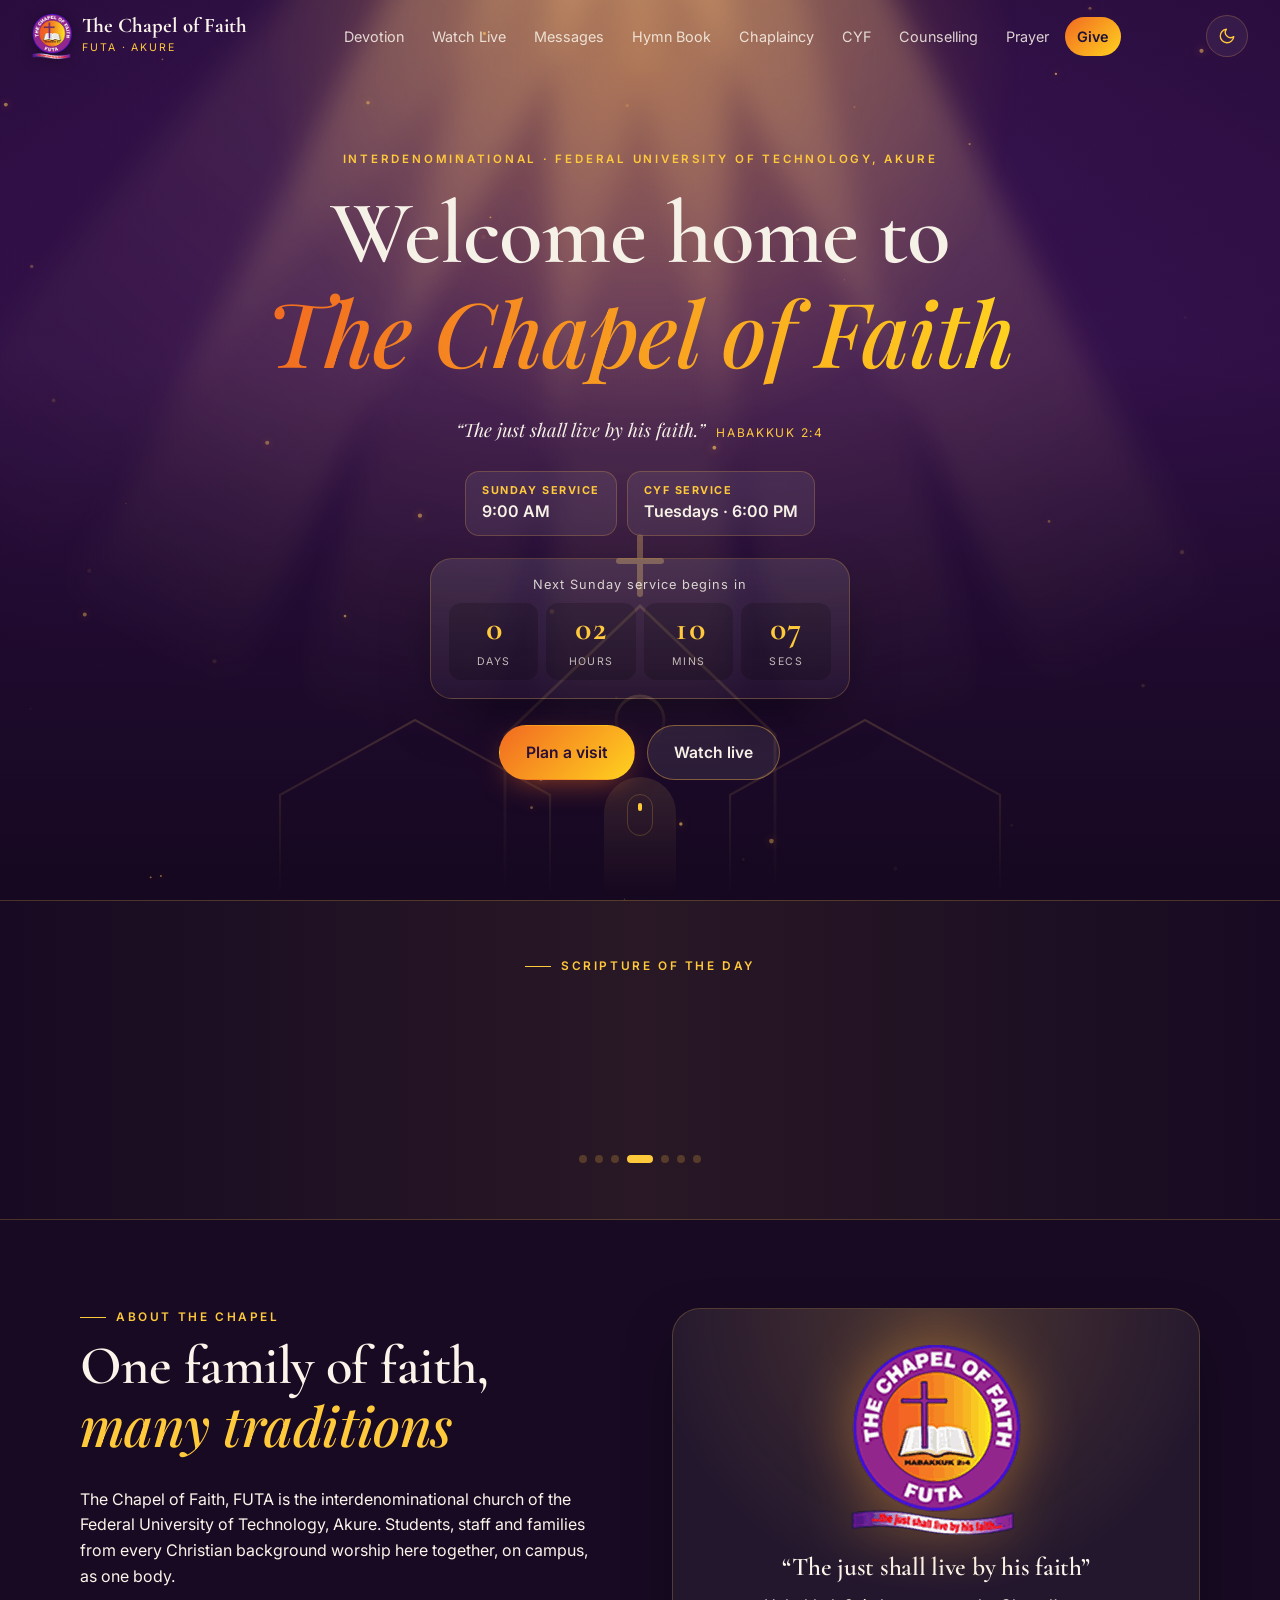
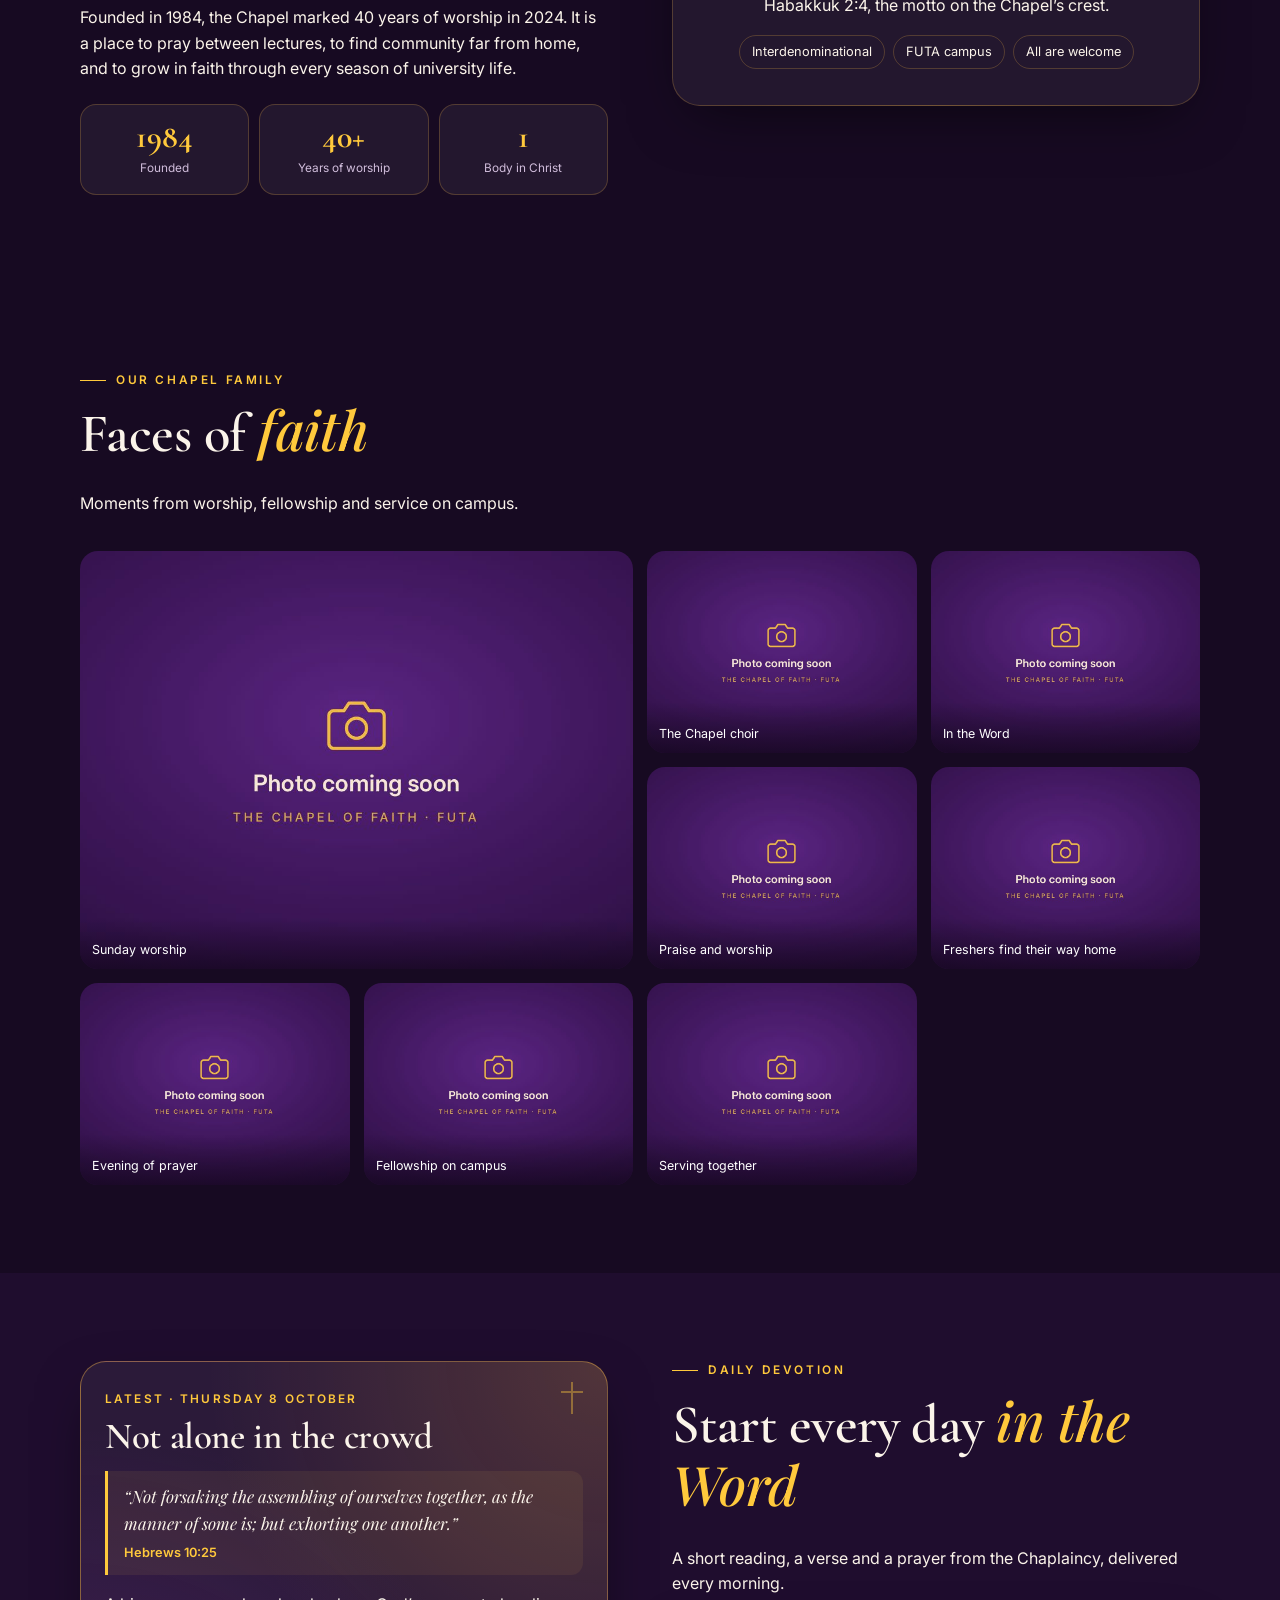
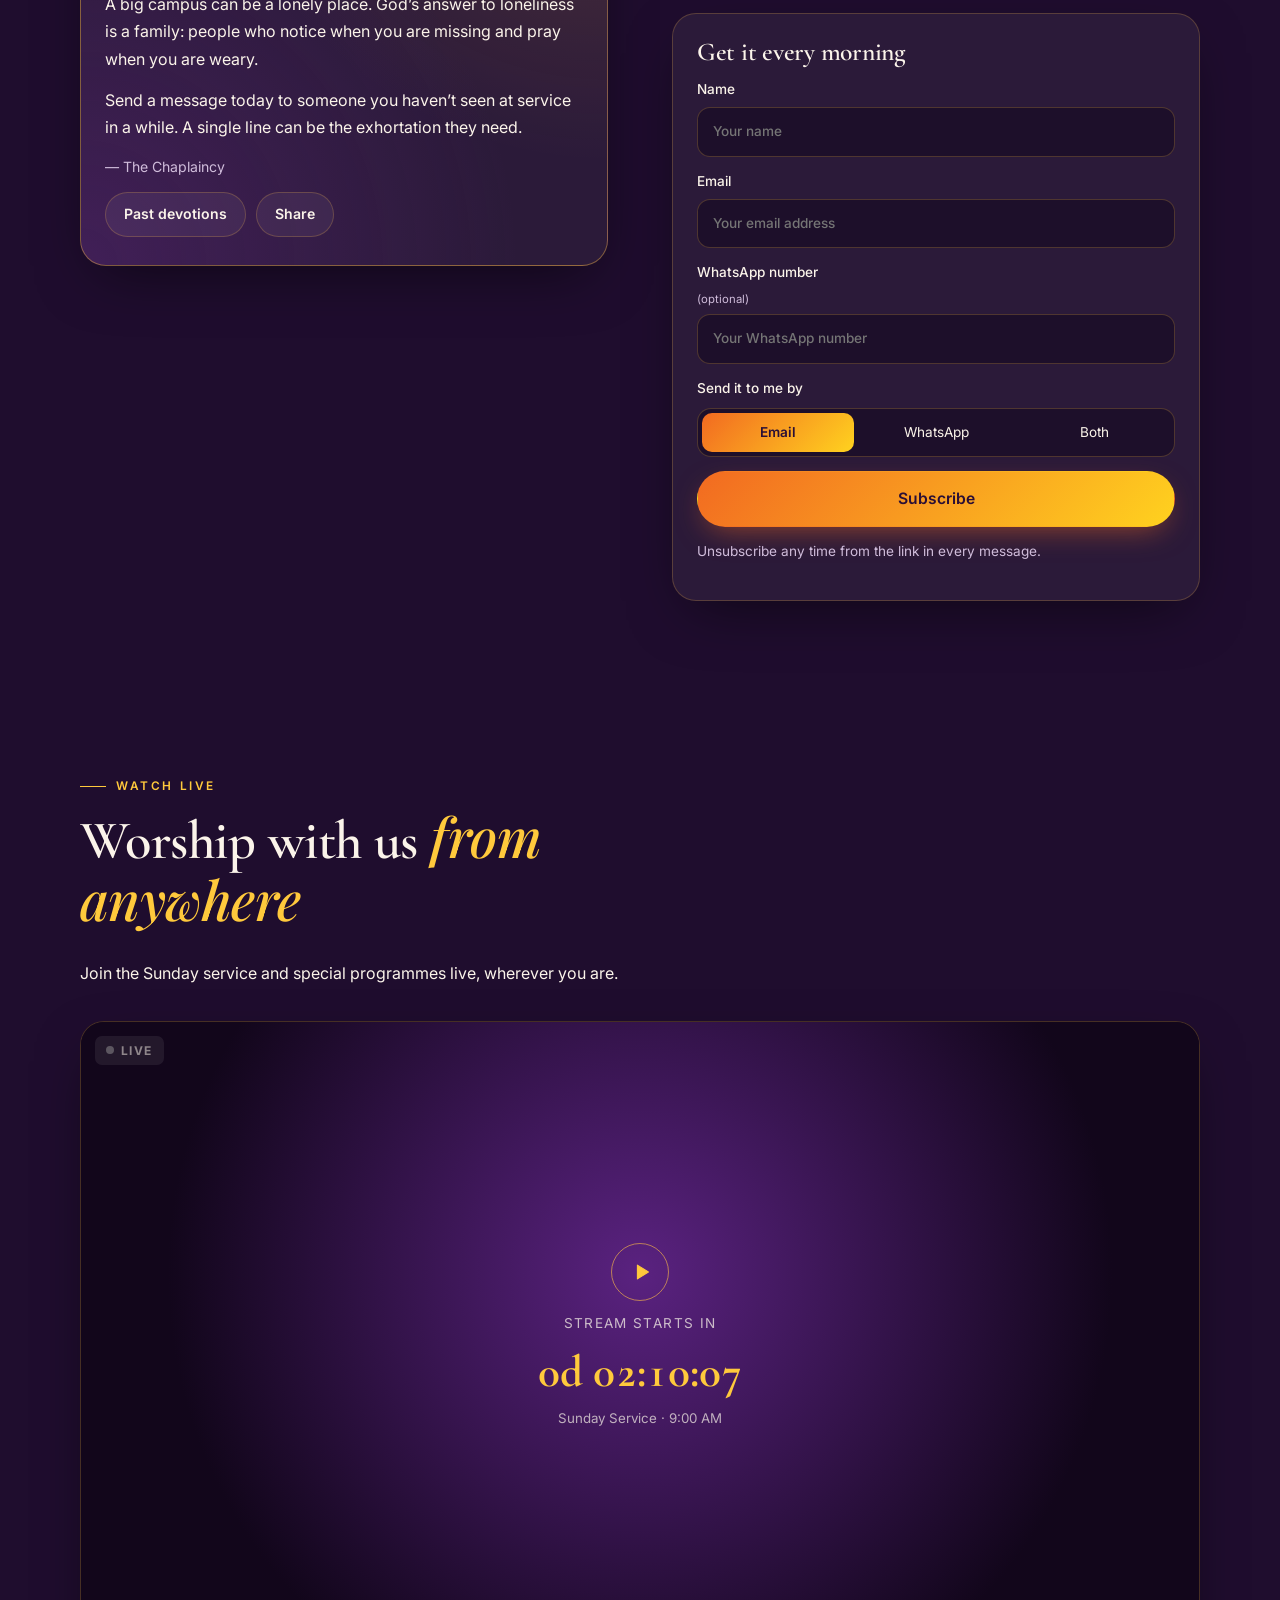
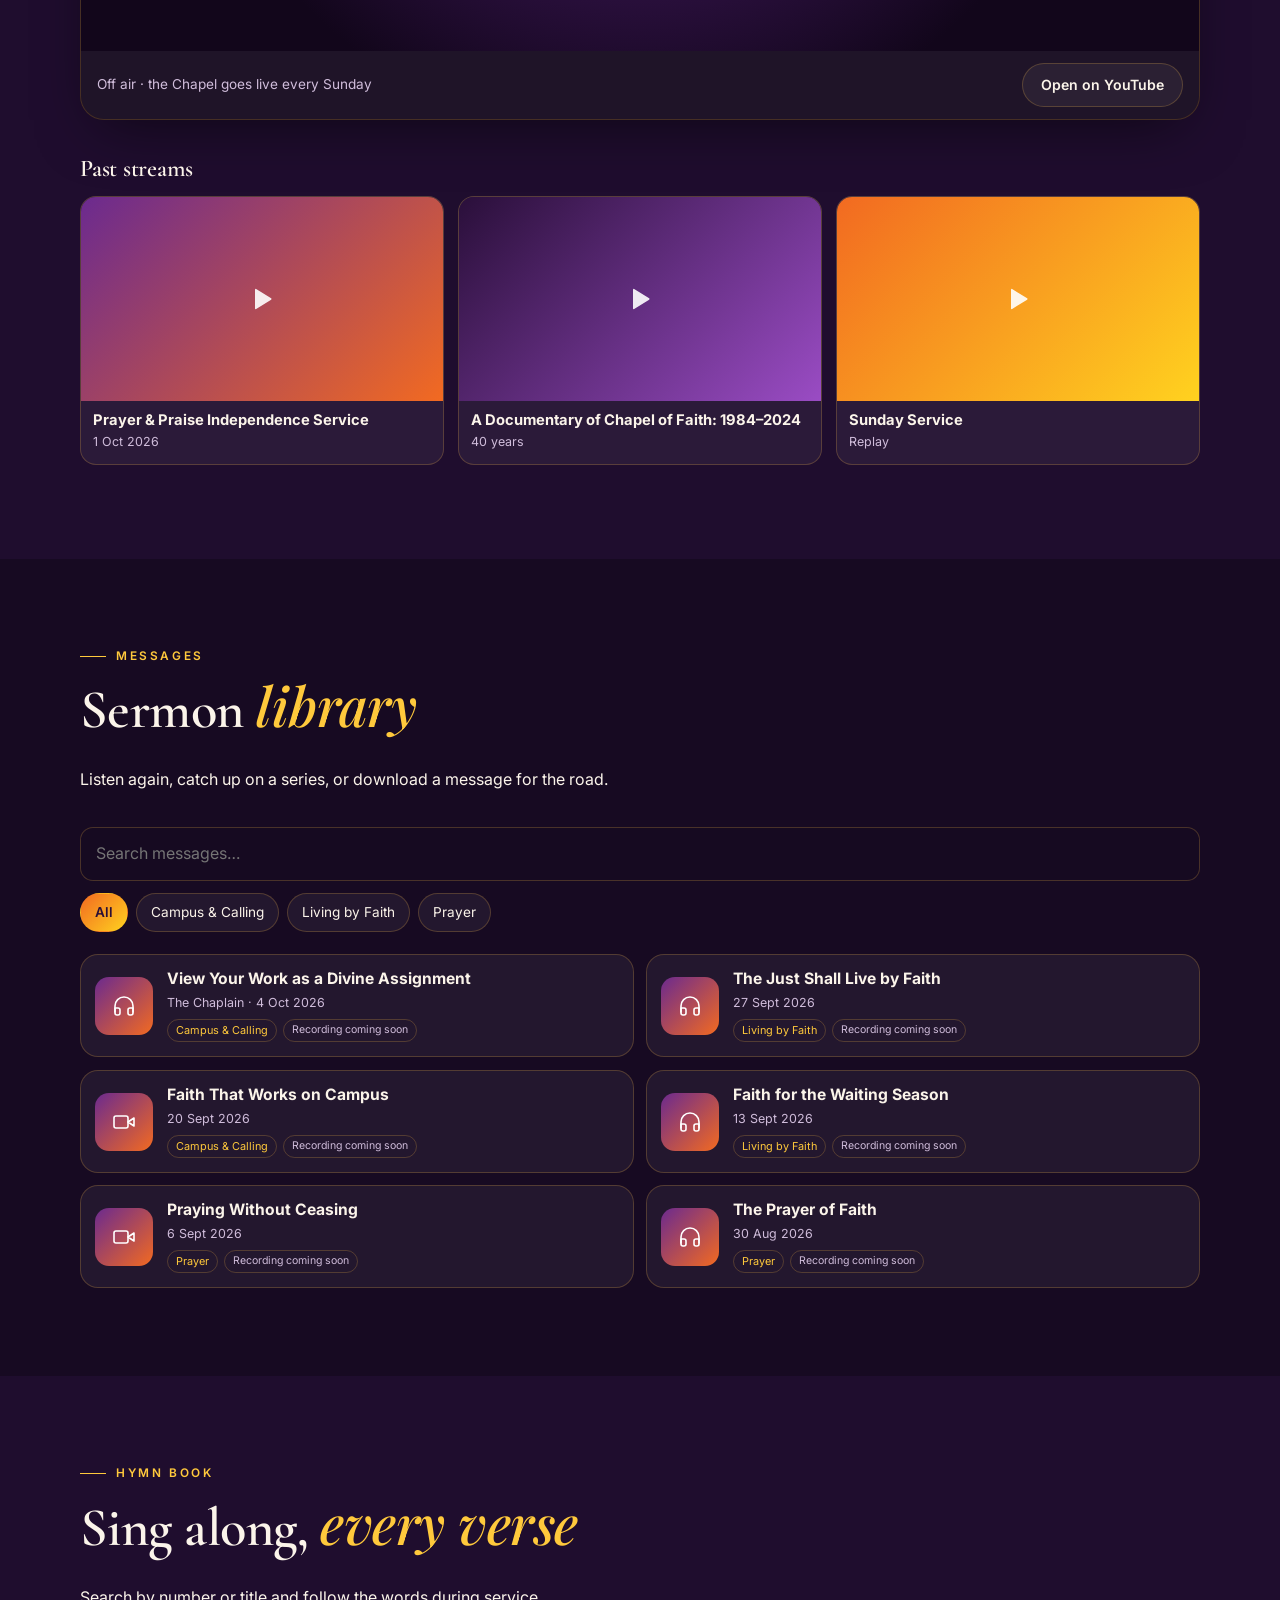
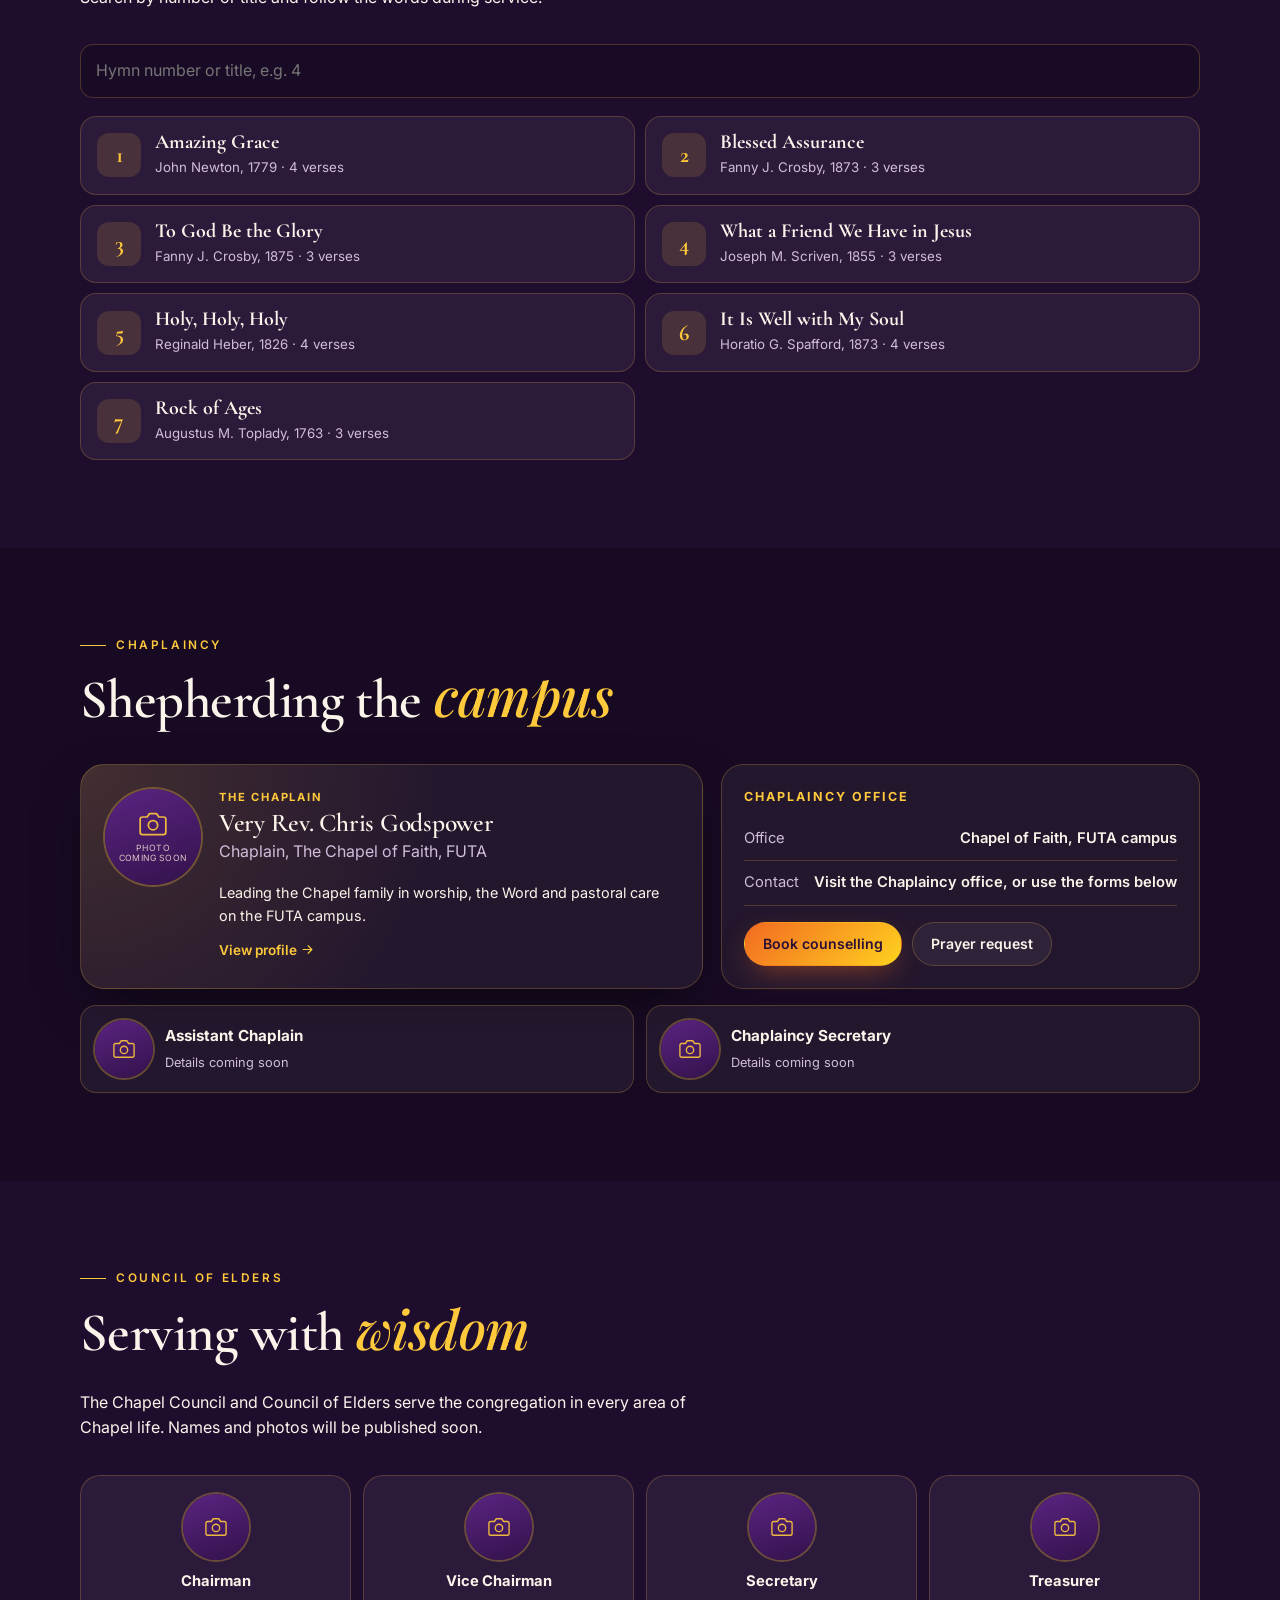
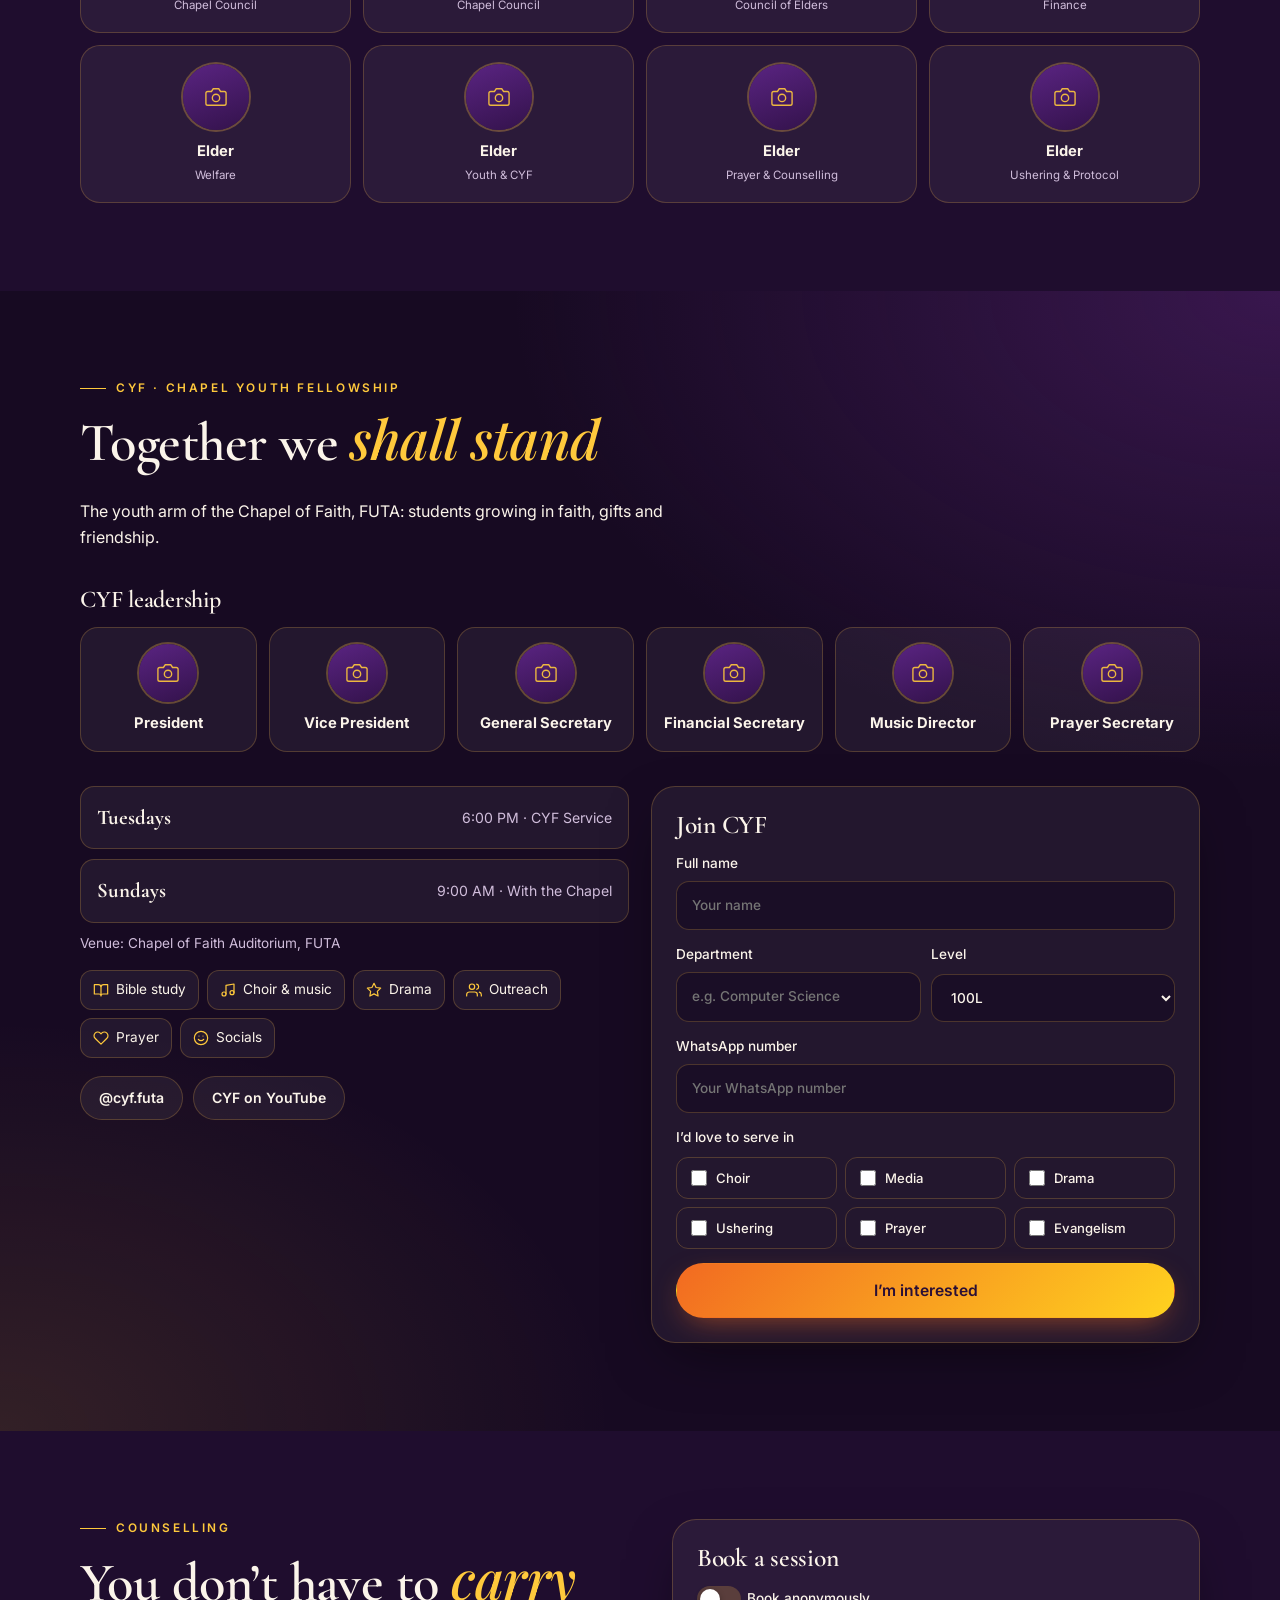
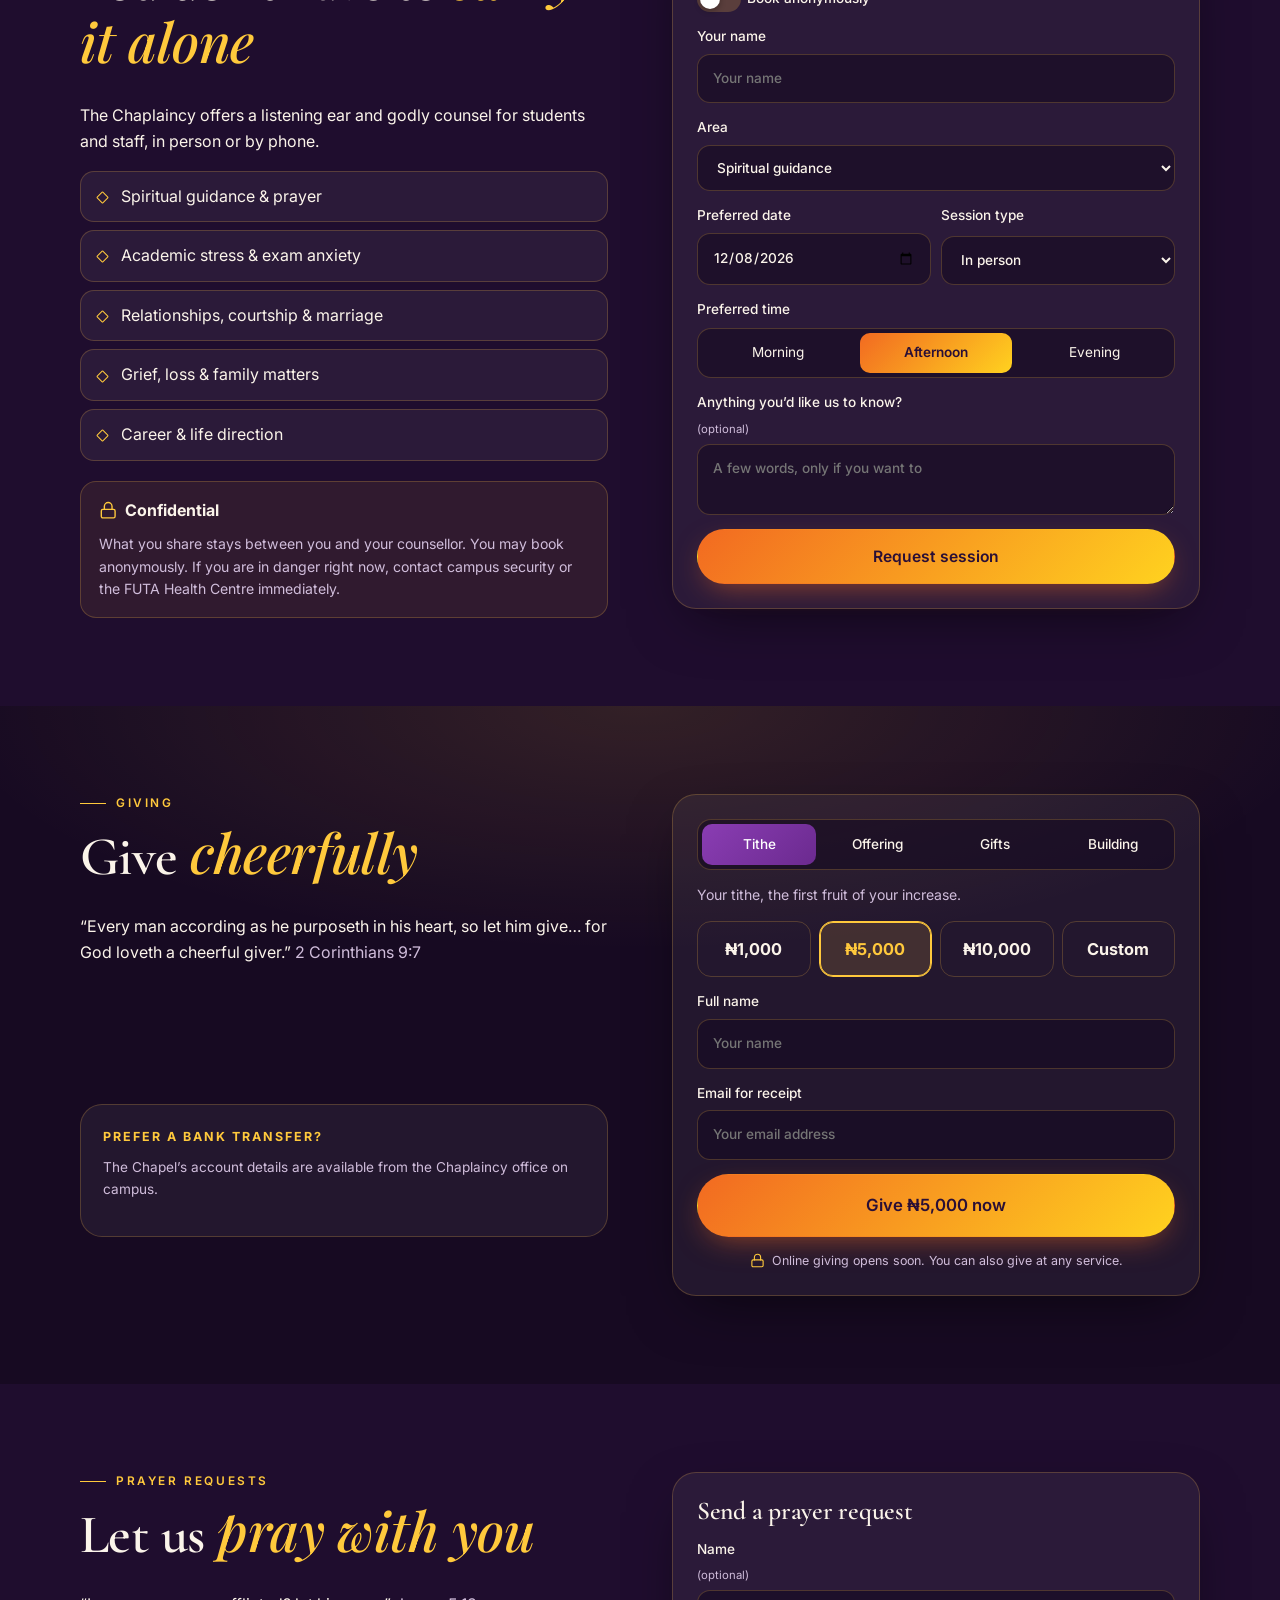
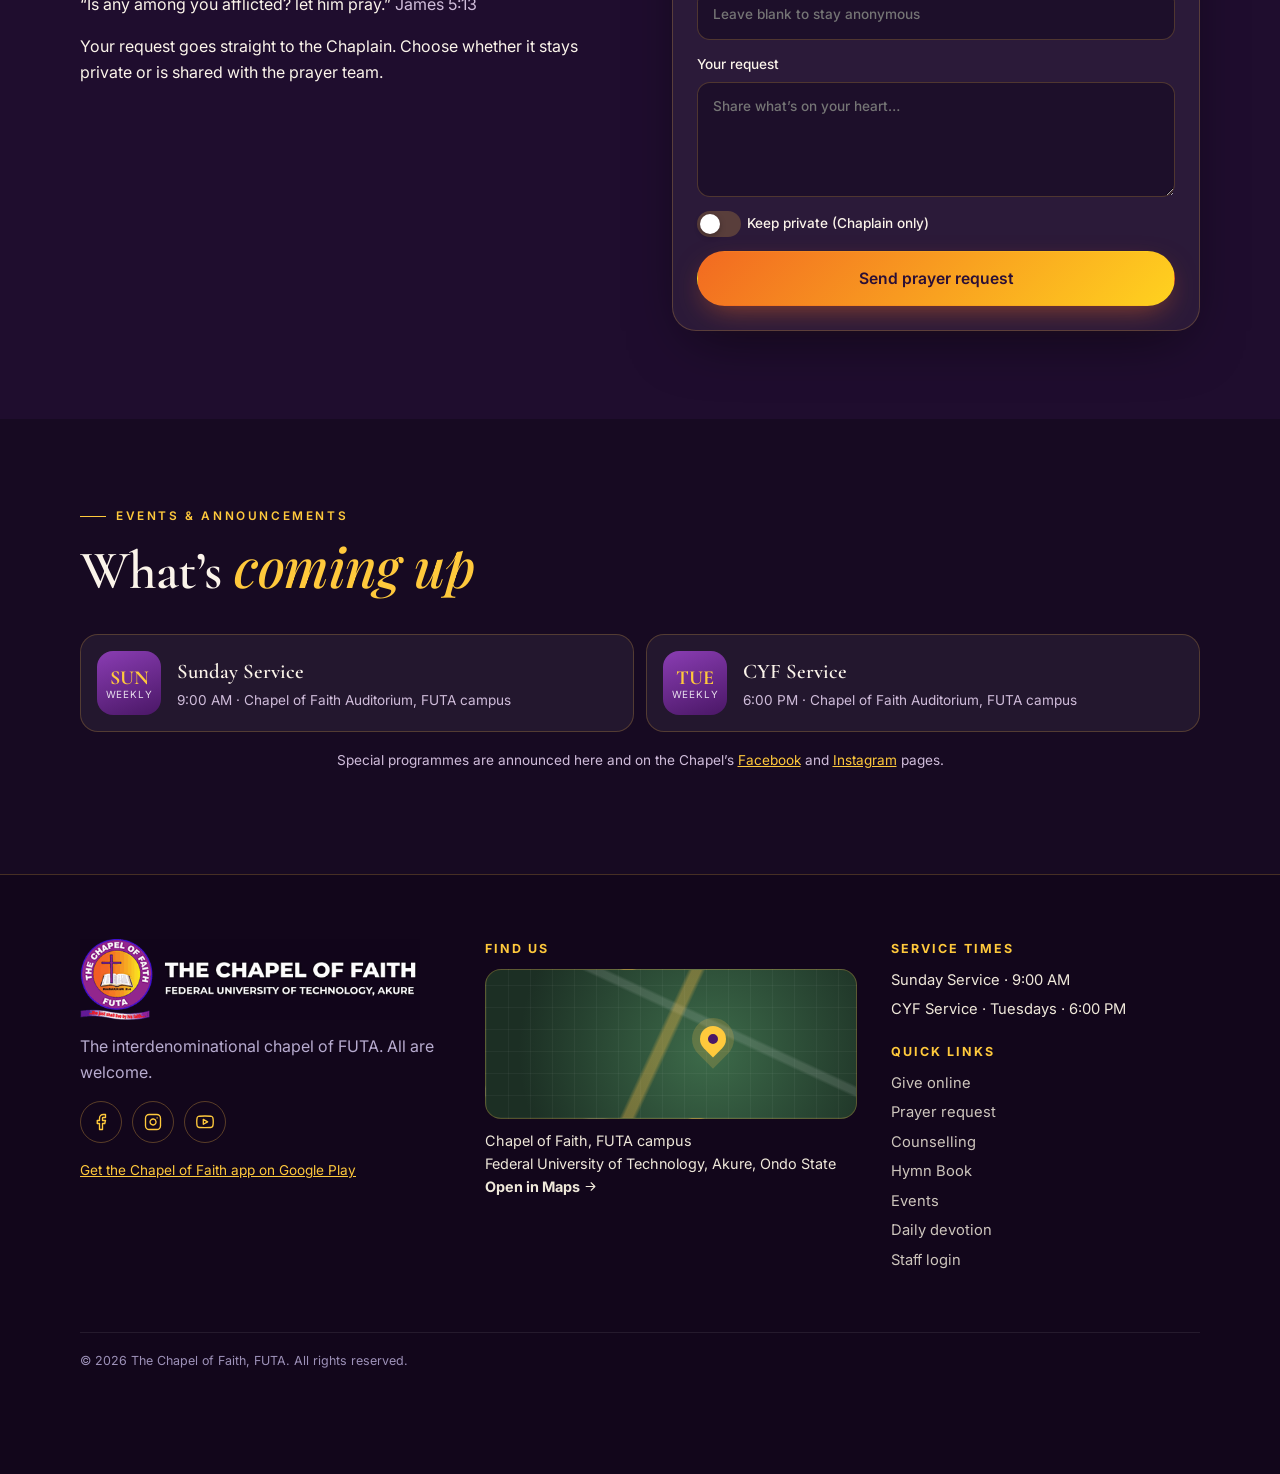
==== commit 1e559398: "Polish public site for review - Remove demo signals from public pages (demo checkout, fake viewer co" ====
--- a/index.html
+++ b/index.html
@@ -4,13 +4,20 @@
 <meta charset="utf-8">
 <meta name="viewport" content="width=device-width, initial-scale=1, viewport-fit=cover">
 <title>The Chapel of Faith, FUTA · Interdenominational Chapel, Akure</title>
-<meta name="description" content="The Chapel of Faith is the interdenominational chapel of the Federal University of Technology, Akure (FUTA). Sunday service 9:00 AM. Watch live, give online, send a prayer request.">
+<meta name="description" content="The Chapel of Faith is the interdenominational chapel of the Federal University of Technology, Akure (FUTA). Sunday service 9:00 AM. Watch live, read the daily devotion, send a prayer request or book counselling.">
 <meta name="theme-color" content="#3a1556">
-<link rel="icon" href="assets/favicon.png">
+<link rel="icon" type="image/png" href="assets/favicon.png">
+<link rel="apple-touch-icon" href="assets/emblem.png">
+<meta property="og:type" content="website">
+<meta property="og:site_name" content="The Chapel of Faith, FUTA">
+<meta property="og:title" content="The Chapel of Faith, FUTA">
+<meta property="og:description" content="The interdenominational chapel of the Federal University of Technology, Akure. Sunday service 9:00 AM. All are welcome.">
+<meta property="og:image" content="https://joshuaxcel.github.io/chapel-of-faith-futa/assets/emblem.png">
 <link rel="stylesheet" href="styles.css">
 </head>
 <body>
 <a class="skip" href="#main">Skip to content</a>
+<svg class="sprite" aria-hidden="true" focusable="false" width="0" height="0"><defs><symbol id="i-sun" viewBox="0 0 24 24"><circle cx="12" cy="12" r="4"/><path d="M12 2v2M12 20v2M4.93 4.93l1.41 1.41M17.66 17.66l1.41 1.41M2 12h2M20 12h2M6.34 17.66l-1.41 1.41M19.07 4.93l-1.41 1.41"/></symbol><symbol id="i-moon" viewBox="0 0 24 24"><path d="M21 12.79A9 9 0 1 1 11.21 3 7 7 0 0 0 21 12.79z"/></symbol><symbol id="i-play" viewBox="0 0 24 24"><path d="M7 4.5v15l12-7.5z"/></symbol><symbol id="i-pause" viewBox="0 0 24 24"><path d="M8.5 5v14M15.5 5v14"/></symbol><symbol id="i-x" viewBox="0 0 24 24"><path d="M18 6 6 18M6 6l12 12"/></symbol><symbol id="i-download" viewBox="0 0 24 24"><path d="M21 15v4a2 2 0 0 1-2 2H5a2 2 0 0 1-2-2v-4M7 10l5 5 5-5M12 15V3"/></symbol><symbol id="i-external" viewBox="0 0 24 24"><path d="M18 13v6a2 2 0 0 1-2 2H5a2 2 0 0 1-2-2V8a2 2 0 0 1 2-2h6M15 3h6v6M10 14 21 3"/></symbol><symbol id="i-chev-l" viewBox="0 0 24 24"><path d="m15 18-6-6 6-6"/></symbol><symbol id="i-chev-r" viewBox="0 0 24 24"><path d="m9 18 6-6-6-6"/></symbol><symbol id="i-up" viewBox="0 0 24 24"><path d="M12 19V5M5 12l7-7 7 7"/></symbol><symbol id="i-arrow" viewBox="0 0 24 24"><path d="M5 12h14M13 6l6 6-6 6"/></symbol><symbol id="i-book" viewBox="0 0 24 24"><path d="M2 4h6a4 4 0 0 1 4 4v13a3 3 0 0 0-3-3H2zM22 4h-6a4 4 0 0 0-4 4v13a3 3 0 0 1 3-3h7z"/></symbol><symbol id="i-music" viewBox="0 0 24 24"><path d="M9 18V5l12-2v13"/><circle cx="6" cy="18" r="3"/><circle cx="18" cy="16" r="3"/></symbol><symbol id="i-star" viewBox="0 0 24 24"><path d="m12 2 3.09 6.26L22 9.27l-5 4.87 1.18 6.88L12 17.77l-6.18 3.25L7 14.14 2 9.27l6.91-1.01z"/></symbol><symbol id="i-users" viewBox="0 0 24 24"><path d="M17 21v-2a4 4 0 0 0-4-4H5a4 4 0 0 0-4 4v2"/><circle cx="9" cy="7" r="4"/><path d="M23 21v-2a4 4 0 0 0-3-3.87M16 3.13a4 4 0 0 1 0 7.75"/></symbol><symbol id="i-heart" viewBox="0 0 24 24"><path d="M20.84 4.61a5.5 5.5 0 0 0-7.78 0L12 5.67l-1.06-1.06a5.5 5.5 0 0 0-7.78 7.78l1.06 1.06L12 21.23l7.78-7.78 1.06-1.06a5.5 5.5 0 0 0 0-7.78z"/></symbol><symbol id="i-smile" viewBox="0 0 24 24"><circle cx="12" cy="12" r="10"/><path d="M8 14s1.5 2 4 2 4-2 4-2M9 9h.01M15 9h.01"/></symbol><symbol id="i-check" viewBox="0 0 24 24"><path d="M22 11.08V12a10 10 0 1 1-5.93-9.14"/><path d="M22 4 12 14.01l-3-3"/></symbol><symbol id="i-lock" viewBox="0 0 24 24"><rect x="3" y="11" width="18" height="11" rx="2"/><path d="M7 11V7a5 5 0 0 1 10 0v4"/></symbol><symbol id="i-church" viewBox="0 0 24 24"><path d="M12 2v4M10 4h4M6 22V11l6-5 6 5v11M2 22h20M10 22v-4a2 2 0 0 1 4 0v4"/></symbol><symbol id="i-video" viewBox="0 0 24 24"><rect x="2" y="6" width="14" height="12" rx="2"/><path d="m22 8-6 4 6 4z"/></symbol><symbol id="i-radio" viewBox="0 0 24 24"><circle cx="12" cy="12" r="2"/><path d="M16.24 7.76a6 6 0 0 1 0 8.49M7.76 16.24a6 6 0 0 1 0-8.49M19.07 4.93a10 10 0 0 1 0 14.14M4.93 19.07a10 10 0 0 1 0-14.14"/></symbol><symbol id="i-headphones" viewBox="0 0 24 24"><path d="M3 18v-6a9 9 0 0 1 18 0v6"/><path d="M21 19a2 2 0 0 1-2 2h-1a2 2 0 0 1-2-2v-3a2 2 0 0 1 2-2h3zM3 19a2 2 0 0 0 2 2h1a2 2 0 0 0 2-2v-3a2 2 0 0 0-2-2H3z"/></symbol><symbol id="i-camera" viewBox="0 0 24 24"><path d="M23 19a2 2 0 0 1-2 2H3a2 2 0 0 1-2-2V8a2 2 0 0 1 2-2h4l2-3h6l2 3h4a2 2 0 0 1 2 2z"/><circle cx="12" cy="13" r="4"/></symbol><symbol id="i-facebook" viewBox="0 0 24 24"><path d="M18 2h-3a5 5 0 0 0-5 5v3H7v4h3v8h4v-8h3l1-4h-4V7a1 1 0 0 1 1-1h3z"/></symbol><symbol id="i-instagram" viewBox="0 0 24 24"><rect x="2" y="2" width="20" height="20" rx="5"/><path d="M16 11.37A4 4 0 1 1 12.63 8 4 4 0 0 1 16 11.37zM17.5 6.5h.01"/></symbol><symbol id="i-youtube" viewBox="0 0 24 24"><path d="M22.54 6.42a2.78 2.78 0 0 0-1.94-2C18.88 4 12 4 12 4s-6.88 0-8.6.46a2.78 2.78 0 0 0-1.94 2A29 29 0 0 0 1 11.75a29 29 0 0 0 .46 5.33A2.78 2.78 0 0 0 3.4 19c1.72.46 8.6.46 8.6.46s6.88 0 8.6-.46a2.78 2.78 0 0 0 1.94-2 29 29 0 0 0 .46-5.25 29 29 0 0 0-.46-5.33z"/><path d="m9.75 15.02 5.75-3.27-5.75-3.27z"/></symbol><symbol id="i-whatsapp" viewBox="0 0 24 24"><path d="M21 11.5a8.38 8.38 0 0 1-.9 3.8 8.5 8.5 0 0 1-7.6 4.7 8.38 8.38 0 0 1-3.8-.9L3 21l1.9-5.7a8.38 8.38 0 0 1-.9-3.8 8.5 8.5 0 0 1 4.7-7.6 8.38 8.38 0 0 1 3.8-.9h.5a8.48 8.48 0 0 1 8 8z"/></symbol><symbol id="i-sparkle" viewBox="0 0 24 24"><path d="M12 3l1.9 5.6L19.5 10.5l-5.6 1.9L12 18l-1.9-5.6L4.5 10.5l5.6-1.9z"/></symbol><symbol id="i-gift" viewBox="0 0 24 24"><path d="M20 12v10H4V12M2 7h20v5H2zM12 22V7M12 7H7.5a2.5 2.5 0 0 1 0-5C11 2 12 7 12 7zM12 7h4.5a2.5 2.5 0 0 0 0-5C13 2 12 7 12 7z"/></symbol></defs></svg>
 <div class="loader" id="loader" aria-hidden="true"><img src="assets/emblem.png" alt="" width="150" height="168"><p>The Chapel of Faith</p><i></i></div>
 
 <!-- ============ NAV ============ -->
@@ -31,7 +38,7 @@
     <a href="#giving" class="nav-give">Give</a>
   </nav>
   <div class="nav-actions">
-    <button class="icon-btn" id="themeToggle" aria-label="Switch light/dark mode"><span class="sun">☀</span><span class="moon">☾</span></button>
+    <button class="icon-btn" id="themeToggle" aria-label="Switch light/dark mode"><span class="sun"><svg class="ic" aria-hidden="true"><use href="#i-sun"/></svg></span><span class="moon"><svg class="ic" aria-hidden="true"><use href="#i-moon"/></svg></span></button>
     <button class="icon-btn menu-btn" id="menuBtn" aria-label="Open menu" aria-expanded="false"><i></i><i></i><i></i></button>
   </div>
 </header>
@@ -78,7 +85,7 @@
 <!-- ============ SPECIAL EVENTS (shown when an event is flagged special) ============ -->
 <section class="specials" id="specials" hidden aria-label="Special events">
   <div class="wrap">
-    <div class="specials-head"><p class="kicker">✦ Special events</p><div class="sp-nav"><button class="icon-btn" id="spPrev" aria-label="Previous special event">‹</button><button class="icon-btn" id="spNext" aria-label="Next special event">›</button></div></div>
+    <div class="specials-head"><p class="kicker">Special events</p><div class="sp-nav"><button class="icon-btn" id="spPrev" aria-label="Previous special event"><svg class="ic" aria-hidden="true"><use href="#i-chev-l"/></svg></button><button class="icon-btn" id="spNext" aria-label="Next special event"><svg class="ic" aria-hidden="true"><use href="#i-chev-r"/></svg></button></div></div>
     <div class="sp-track" id="spTrack"></div>
   </div>
 </section>
@@ -145,8 +152,8 @@
       <form class="card form" id="subForm" novalidate>
         <h3>Get it every morning</h3>
         <label>Name<input id="subName" autocomplete="name" placeholder="Your name"></label>
-        <label>Email<input id="subEmail" type="email" autocomplete="email" placeholder="you@example.com"></label>
-        <label>WhatsApp number <small>(optional)</small><input id="subPhone" inputmode="tel" autocomplete="tel" placeholder="e.g. 0803 000 0000"></label>
+        <label>Email<input id="subEmail" type="email" autocomplete="email" placeholder="Your email address"></label>
+        <label>WhatsApp number <small>(optional)</small><input id="subPhone" inputmode="tel" autocomplete="tel" placeholder="Your WhatsApp number"></label>
         <fieldset><legend>Send it to me by</legend>
           <div class="seg" id="subChannel">
             <button type="button" data-v="email" class="on">Email</button>
@@ -156,7 +163,7 @@
         </fieldset>
         <button class="btn gold full" type="submit">Subscribe</button>
         <p class="muted small-t">Unsubscribe any time from the link in every message.</p>
-        <div class="done" hidden><span>📖</span><b>You’re subscribed!</b><p id="subDoneText">Your first devotion arrives tomorrow morning.</p></div>
+        <div class="done" hidden><span><svg class="ic" aria-hidden="true"><use href="#i-book"/></svg></span><b>You’re subscribed!</b><p id="subDoneText">Your first devotion arrives tomorrow morning.</p></div>
       </form>
     </div>
   </div>
@@ -173,12 +180,8 @@
     <div class="player reveal" id="player" data-live="false">
       <div class="player-screen">
         <div class="live-badge" id="liveBadge"><i></i>LIVE</div>
-        <div class="viewers" id="viewers">● 248 watching</div>
-        <!-- DEMO: the real stream is the church's YouTube Live (or Facebook Live) embed, e.g.
-             <iframe src="https://www.youtube.com/embed/live_stream?channel=UC2ZO0wK5PAPx-bOlCbN2Z7w" allowfullscreen></iframe>
-             This frame stands in for it. -->
         <div class="offair" id="offAir">
-          <span class="play-ring">▶</span>
+          <span class="play-ring"><svg class="ic fill" aria-hidden="true"><use href="#i-play"/></svg></span>
           <p>Stream starts in</p>
           <b id="streamCd">0d 00:00:00</b>
           <small id="streamNext">Sunday Service · 9:00 AM</small>
@@ -195,9 +198,9 @@
     </div>
     <h3 class="sub reveal">Past streams</h3>
     <div class="past reveal">
-      <a class="past-card" href="https://www.youtube.com/channel/UC2ZO0wK5PAPx-bOlCbN2Z7w" target="_blank" rel="noopener"><div class="thumb t1">▶</div><b>Prayer &amp; Praise Independence Service</b><span>1 Oct 2026</span></a>
-      <a class="past-card" href="https://www.youtube.com/channel/UC2ZO0wK5PAPx-bOlCbN2Z7w" target="_blank" rel="noopener"><div class="thumb t2">▶</div><b>A Documentary of Chapel of Faith: 1984–2024</b><span>40 years</span></a>
-      <a class="past-card" href="https://www.youtube.com/channel/UC2ZO0wK5PAPx-bOlCbN2Z7w" target="_blank" rel="noopener"><div class="thumb t3">▶</div><b>Sunday Service</b><span>Replay</span></a>
+      <a class="past-card" href="https://www.youtube.com/channel/UC2ZO0wK5PAPx-bOlCbN2Z7w" target="_blank" rel="noopener"><div class="thumb t1"><svg class="ic fill" aria-hidden="true"><use href="#i-play"/></svg></div><b>Prayer &amp; Praise Independence Service</b><span>1 Oct 2026</span></a>
+      <a class="past-card" href="https://www.youtube.com/channel/UC2ZO0wK5PAPx-bOlCbN2Z7w" target="_blank" rel="noopener"><div class="thumb t2"><svg class="ic fill" aria-hidden="true"><use href="#i-play"/></svg></div><b>A Documentary of Chapel of Faith: 1984–2024</b><span>40 years</span></a>
+      <a class="past-card" href="https://www.youtube.com/channel/UC2ZO0wK5PAPx-bOlCbN2Z7w" target="_blank" rel="noopener"><div class="thumb t3"><svg class="ic fill" aria-hidden="true"><use href="#i-play"/></svg></div><b>Sunday Service</b><span>Replay</span></a>
     </div>
   </div>
 </section>
@@ -218,17 +221,13 @@
     <p class="empty" id="msgEmpty" hidden>No messages match that search.</p>
     <!-- Mini player -->
     <div class="mini-player" id="miniPlayer" hidden>
-      <button class="mp-play" id="mpPlay" aria-label="Play/pause">❚❚</button>
+      <button class="mp-play" id="mpPlay" aria-label="Play/pause"><svg class="ic" aria-hidden="true"><use href="#i-pause"/></svg></button>
       <div class="mp-info"><b id="mpTitle">Message</b><span id="mpMeta">Preacher</span>
         <div class="mp-bar" id="mpBar"><i id="mpFill"></i></div></div>
       <span class="mp-time" id="mpTime">0:00</span>
-      <button class="mp-x" id="mpClose" aria-label="Close player">✕</button>
-    </div>
-    <audio id="audio" src="assets/media/sample-message.mp3" preload="metadata"></audio>
-    <div class="admin reveal">
-      <div><span class="tag">Media team</span><b>New message?</b> Upload it in the Admin panel and it appears here.</div>
-      <a class="btn small gold" href="admin/#messages">Upload in Admin</a>
-    </div>
+      <button class="mp-x" id="mpClose" aria-label="Close player"><svg class="ic" aria-hidden="true"><use href="#i-x"/></svg></button>
+    </div>
+    <audio id="audio" preload="none"></audio>
   </div>
 </section>
 
@@ -244,10 +243,6 @@
       <input type="search" id="hymnSearch" placeholder="Hymn number or title, e.g. 4" aria-label="Search hymns" inputmode="search">
     </div>
     <ol class="hymn-list reveal" id="hymnList"></ol>
-    <div class="admin reveal">
-      <div><span class="tag">Admin</span><b>Have the full Chapel hymnal?</b> Add hymns in the Admin panel.</div>
-      <a class="btn small gold" href="admin/#hymns">Manage hymns</a>
-    </div>
   </div>
 </section>
 
@@ -272,7 +267,7 @@
     <div class="head reveal">
       <p class="kicker">Council of Elders</p>
       <h2>Serving with <em>wisdom</em></h2>
-      <p>Tap an elder to see their role and how to reach them.</p>
+      <p id="eldersIntro">The Chapel Council and Council of Elders serve the congregation in every area of Chapel life.</p>
     </div>
     <div class="elders reveal" id="eldersGrid"></div>
   </div>
@@ -293,7 +288,7 @@
         <div id="cyfMeetings"></div>
         <p class="muted small-t" id="cyfVenue"></p>
         <div class="acts">
-          <span>📖 Bible study</span><span>🎵 Choir &amp; music</span><span>🎭 Drama</span><span>🤝 Outreach</span><span>🙏 Prayer</span><span>⚽ Socials</span>
+          <span><svg class="ic" aria-hidden="true"><use href="#i-book"/></svg>Bible study</span><span><svg class="ic" aria-hidden="true"><use href="#i-music"/></svg>Choir &amp; music</span><span><svg class="ic" aria-hidden="true"><use href="#i-star"/></svg>Drama</span><span><svg class="ic" aria-hidden="true"><use href="#i-users"/></svg>Outreach</span><span><svg class="ic" aria-hidden="true"><use href="#i-heart"/></svg>Prayer</span><span><svg class="ic" aria-hidden="true"><use href="#i-smile"/></svg>Socials</span>
         </div>
         <div class="row-btns">
           <a class="btn small ghost" id="cyfIg" href="https://www.instagram.com/cyf.futa/" target="_blank" rel="noopener">@cyf.futa</a>
@@ -307,7 +302,7 @@
           <label>Department<input id="cyfDept" placeholder="e.g. Computer Science"></label>
           <label>Level<select id="cyfLevel"><option>100L</option><option>200L</option><option>300L</option><option>400L</option><option>500L</option><option>PG</option></select></label>
         </div>
-        <label>WhatsApp number<input id="cyfPhone" inputmode="tel" placeholder="080…"></label>
+        <label>WhatsApp number<input id="cyfPhone" inputmode="tel" autocomplete="tel" placeholder="Your WhatsApp number"></label>
         <fieldset><legend>I’d love to serve in</legend>
           <div class="checks">
             <label><input type="checkbox" value="Choir"> Choir</label>
@@ -319,7 +314,7 @@
           </div>
         </fieldset>
         <button class="btn gold full" type="submit">I’m interested</button>
-        <div class="done" hidden><span>🎉</span><b>Welcome to the family!</b><p>A CYF leader will reach out on WhatsApp this week.</p></div>
+        <div class="done" hidden><span><svg class="ic" aria-hidden="true"><use href="#i-check"/></svg></span><b>Welcome to the family!</b><p>A CYF leader will reach out on WhatsApp this week.</p></div>
       </form>
     </div>
   </div>
@@ -339,7 +334,7 @@
         <li>Grief, loss &amp; family matters</li>
         <li>Career &amp; life direction</li>
       </ul>
-      <div class="confid"><b>🔒 Confidential</b><p>What you share stays between you and your counsellor. You may book anonymously. If you are in danger right now, contact campus security or the FUTA Health Centre immediately.</p></div>
+      <div class="confid"><b><svg class="ic" aria-hidden="true"><use href="#i-lock"/></svg>Confidential</b><p>What you share stays between you and your counsellor. You may book anonymously. If you are in danger right now, contact campus security or the FUTA Health Centre immediately.</p></div>
     </div>
     <form class="card form reveal" id="counselForm" novalidate>
       <h3>Book a session</h3>
@@ -359,7 +354,7 @@
       </fieldset>
       <label>Anything you’d like us to know? <small>(optional)</small><textarea id="cNote" rows="2" placeholder="A few words, only if you want to"></textarea></label>
       <button class="btn gold full" type="submit">Request session</button>
-      <div class="done" hidden><span>🕊️</span><b>Session requested</b><p id="counselDoneText">The Chaplaincy will confirm your slot.</p></div>
+      <div class="done" hidden><span><svg class="ic" aria-hidden="true"><use href="#i-check"/></svg></span><b>Session requested</b><p id="counselDoneText">The Chaplaincy will confirm your slot.</p></div>
     </form>
   </div>
 </section>
@@ -368,7 +363,7 @@
 <section class="section giving" id="giving">
   <div class="wrap two">
     <div class="reveal">
-      <p class="kicker">Give online</p>
+      <p class="kicker">Giving</p>
       <h2>Give <em>cheerfully</em></h2>
       <p>“Every man according as he purposeth in his heart, so let him give… for God loveth a cheerful giver.” <span class="muted">2 Corinthians 9:7</span></p>
     </div>
@@ -388,9 +383,9 @@
       </div>
       <label id="customWrap" hidden>Amount (₦)<input id="customAmt" inputmode="numeric" placeholder="e.g. 2500"></label>
       <label>Full name<input id="gName" autocomplete="name" placeholder="Your name"></label>
-      <label>Email for receipt<input id="gEmail" type="email" autocomplete="email" placeholder="you@example.com"></label>
+      <label>Email for receipt<input id="gEmail" type="email" autocomplete="email" placeholder="Your email address"></label>
       <button class="btn gold full big" type="submit" id="giveBtn">Give ₦5,000 now</button>
-      <p class="secure">🔒 Secured by Paystack · cards, transfer, USSD <span class="demo-pill">Demo</span></p>
+      <p class="secure" id="giveSecure"><svg class="ic" aria-hidden="true"><use href="#i-lock"/></svg><span id="giveSecureText">Online giving opens soon. You can also give at any service.</span></p>
     </form>
       <div class="bank reveal">
         <h4>Prefer a bank transfer?</h4>
@@ -414,8 +409,8 @@
       <label>Name <small>(optional)</small><input id="pName" placeholder="Leave blank to stay anonymous"></label>
       <label>Your request<textarea id="pText" rows="4" required placeholder="Share what’s on your heart…"></textarea></label>
       <label class="switch"><input type="checkbox" id="pShare"><span></span> <span id="pShareLabel">Keep private (Chaplain only)</span></label>
-      <button class="btn gold full" type="submit">Send to the Chaplain</button>
-      <div class="done" hidden><span>🙏</span><b>Sent to the Chaplain</b><p id="prayerDoneText">We are standing with you in prayer.</p><a id="mailtoLink" class="muted small-t" href="#">Or send it from your email app →</a></div>
+      <button class="btn gold full" type="submit">Send prayer request</button>
+      <div class="done" hidden><span><svg class="ic" aria-hidden="true"><use href="#i-heart"/></svg></span><b>Request received</b><p id="prayerDoneText">We are standing with you in prayer.</p><a id="mailtoLink" class="muted small-t" href="mailto:" hidden>Or send it from your email app</a></div>
     </form>
   </div>
 </section>
@@ -428,6 +423,7 @@
       <h2>What’s <em>coming up</em></h2>
     </div>
     <div class="events reveal" id="eventsList"></div>
+    <p class="muted small-t events-note reveal">Special programmes are announced here and on the Chapel’s <a href="https://www.facebook.com/thechapeloffaithfuta/" target="_blank" rel="noopener">Facebook</a> and <a href="https://www.instagram.com/thechapeloffaithfuta/" target="_blank" rel="noopener">Instagram</a> pages.</p>
   </div>
 </section>
 </main>
@@ -439,10 +435,10 @@
       <img class="lockup" src="assets/lockup-white.png" alt="The Chapel of Faith, Federal University of Technology, Akure" width="340" height="82">
       <p class="muted">The interdenominational chapel of FUTA. All are welcome.</p>
       <div class="socials">
-        <a href="https://www.facebook.com/thechapeloffaithfuta/" target="_blank" rel="noopener" aria-label="Facebook">f</a>
-        <a href="https://www.instagram.com/thechapeloffaithfuta/" target="_blank" rel="noopener" aria-label="Instagram">◎</a>
-        <a href="https://www.youtube.com/channel/UC2ZO0wK5PAPx-bOlCbN2Z7w" target="_blank" rel="noopener" aria-label="YouTube">▶</a>
-        <a href="#" id="waLink" aria-label="WhatsApp (number to be added)">✆</a>
+        <a href="https://www.facebook.com/thechapeloffaithfuta/" target="_blank" rel="noopener" aria-label="Facebook"><svg class="ic" aria-hidden="true"><use href="#i-facebook"/></svg></a>
+        <a href="https://www.instagram.com/thechapeloffaithfuta/" target="_blank" rel="noopener" aria-label="Instagram"><svg class="ic" aria-hidden="true"><use href="#i-instagram"/></svg></a>
+        <a href="https://www.youtube.com/channel/UC2ZO0wK5PAPx-bOlCbN2Z7w" target="_blank" rel="noopener" aria-label="YouTube"><svg class="ic" aria-hidden="true"><use href="#i-youtube"/></svg></a>
+        <a href="https://wa.me/" id="waLink" aria-label="WhatsApp" target="_blank" rel="noopener" hidden><svg class="ic" aria-hidden="true"><use href="#i-whatsapp"/></svg></a>
       </div>
       <a class="app-link" href="https://play.google.com/store/apps/details?id=com.chapeloffaith.chapel_of_faith_app" target="_blank" rel="noopener">Get the Chapel of Faith app on Google Play</a>
     </div>
@@ -450,76 +446,27 @@
       <h4>Find us</h4>
       <a class="map" href="https://www.google.com/maps/search/?api=1&amp;query=Chapel+of+Faith+FUTA+Akure" target="_blank" rel="noopener">
         <div class="map-art" aria-hidden="true"><i class="pin"></i></div>
-        <span>Chapel of Faith, FUTA campus<br>Federal University of Technology, Akure, Ondo State<br><b>Open in Maps →</b></span>
+        <span>Chapel of Faith, FUTA campus<br>Federal University of Technology, Akure, Ondo State<br><b>Open in Maps <svg class="ic" aria-hidden="true"><use href="#i-arrow"/></svg></b></span>
       </a>
     </div>
     <div>
       <h4>Service times</h4>
       <ul class="foot-times" id="footTimes"></ul>
       <h4>Quick links</h4>
-      <ul class="foot-links"><li><a href="#giving">Give online</a></li><li><a href="#prayer">Prayer request</a></li><li><a href="#counselling">Counselling</a></li><li><a href="#hymns">Hymn Book</a></li><li><a href="#events">Events</a></li><li><a href="#devotion">Daily devotion</a></li><li><a href="admin/">Admin login</a></li></ul>
-    </div>
-  </div>
-  <p class="copy wrap">© <span id="yr">2026</span> The Chapel of Faith, FUTA · Concept site. Items in <span class="ph">dashed gold</span> are placeholders to confirm.</p>
+      <ul class="foot-links"><li><a href="#giving">Give online</a></li><li><a href="#prayer">Prayer request</a></li><li><a href="#counselling">Counselling</a></li><li><a href="#hymns">Hymn Book</a></li><li><a href="#events">Events</a></li><li><a href="#devotion">Daily devotion</a></li><li><a href="admin/">Staff login</a></li></ul>
+    </div>
+  </div>
+  <p class="copy wrap">© <span id="yr">2026</span> The Chapel of Faith, FUTA. All rights reserved.</p>
 </footer>
 
-<button class="to-top" id="toTop" aria-label="Back to top">↑</button>
+<button class="to-top" id="toTop" aria-label="Back to top"><svg class="ic" aria-hidden="true"><use href="#i-up"/></svg></button>
 
 <!-- ============ MODALS ============ -->
 <div class="modal" id="modal" hidden>
   <div class="modal-backdrop" data-close></div>
   <div class="modal-card" role="dialog" aria-modal="true" aria-labelledby="modalTitle">
-    <button class="modal-x" data-close aria-label="Close">✕</button>
+    <button class="modal-x" data-close aria-label="Close"><svg class="ic" aria-hidden="true"><use href="#i-x"/></svg></button>
     <div id="modalBody"></div>
-  </div>
-</div>
-
-<!-- Paystack-style checkout (DEMO, no real keys, no charge) -->
-<div class="pay" id="pay" hidden>
-  <div class="pay-backdrop"></div>
-  <div class="pay-card" role="dialog" aria-modal="true" aria-label="Payment checkout demo">
-    <div class="pay-test">TEST MODE · Demo checkout · no real charge</div>
-    <div class="pay-head">
-      <img src="assets/emblem-sm.png" alt="" width="36" height="40">
-      <div><b>The Chapel of Faith, FUTA</b><span id="payEmail">you@example.com</span></div>
-      <div class="pay-amt"><small>Pay</small><b id="payAmt">NGN 5,000</b></div>
-      <button class="pay-x" id="payClose" aria-label="Cancel payment">✕</button>
-    </div>
-    <div class="pay-body">
-      <aside class="pay-methods" id="payMethods">
-        <button class="on" data-m="card">💳 Card</button>
-        <button data-m="transfer">🏦 Transfer</button>
-        <button data-m="ussd">#️⃣ USSD</button>
-      </aside>
-      <div class="pay-main">
-        <div class="pay-step" id="stepCard">
-          <p class="pay-hint">Enter your card details to pay</p>
-          <label>Card number<input id="cardNo" inputmode="numeric" value="4084 0840 8408 4081" aria-label="Card number"></label>
-          <div class="split"><label>Expiry<input value="12 / 30" aria-label="Expiry"></label><label>CVV<input value="408" aria-label="CVV"></label></div>
-          <button class="pay-btn" id="payBtn">Pay NGN 5,000</button>
-          <p class="pay-note">Test card shown. Nothing is charged in this demo.</p>
-        </div>
-        <div class="pay-step" id="stepTransfer" hidden>
-          <p class="pay-hint">Transfer to this account (demo)</p>
-          <div class="pay-acct"><span>Demo Bank</span><b>99 1234 5678</b><small>Expires in 30:00</small></div>
-          <button class="pay-btn" data-paid>I’ve sent the money</button>
-        </div>
-        <div class="pay-step" id="stepUssd" hidden>
-          <p class="pay-hint">Dial on your phone (demo)</p>
-          <div class="pay-acct"><b>*737*000*5000#</b><small>Choose your bank’s code</small></div>
-          <button class="pay-btn" data-paid>I’ve completed the payment</button>
-        </div>
-        <div class="pay-step center" id="stepProc" hidden><div class="spinner"></div><p>Processing payment…</p></div>
-        <div class="pay-step center" id="stepDone" hidden>
-          <div class="tick">✓</div>
-          <h3>Payment successful</h3>
-          <p class="muted">Thank you! God bless you.</p>
-          <div class="receipt" id="receipt"></div>
-          <button class="pay-btn" id="payFinish">Done</button>
-        </div>
-      </div>
-    </div>
-    <p class="pay-foot">🔒 Secured by <b>paystack</b> (demo)</p>
   </div>
 </div>
 
--- a/styles.css
+++ b/styles.css
@@ -271,7 +271,7 @@
 .done p{margin:0;color:var(--muted)}
 .offers{list-style:none;padding:0;margin:0 0 20px;display:grid;gap:8px}
 .offers li{padding:12px 14px 12px 40px;border-radius:14px;background:var(--card);border:1px solid var(--line);position:relative}
-.offers li::before{content:"✦";position:absolute;left:15px;color:var(--gold)}
+.offers li::before{content:"";position:absolute;left:17px;top:50%;width:7px;height:7px;margin-top:-3.5px;transform:rotate(45deg);border:1.5px solid var(--gold);border-radius:1px}
 .confid{padding:16px 18px;border-radius:16px;background:rgba(255,190,70,.08);border:1px solid var(--line)}
 .confid p{margin:6px 0 0;font-size:.88rem;color:var(--muted)}
 .hide-name{opacity:.35;pointer-events:none}
@@ -286,7 +286,6 @@
 .amounts button{padding:14px 6px;border-radius:14px;border:1px solid var(--line);background:transparent;cursor:pointer;font-weight:700;font-size:1.02rem;transition:.2s}
 .amounts button.on{border-color:var(--gold);background:rgba(255,190,70,.14);color:var(--gold);box-shadow:inset 0 0 0 1px var(--gold)}
 .secure{font-size:.78rem;text-align:center;color:var(--muted);margin:0}
-.demo-pill{display:inline-block;margin-left:6px;padding:1px 7px;border-radius:6px;background:#fde68a;color:#7a4b00;font-weight:700;font-size:.66rem;letter-spacing:.08em;text-transform:uppercase}
 .bank{margin-top:22px}
 /* EVENTS */
 .events{display:grid;gap:12px}
@@ -318,50 +317,19 @@
 .to-top.show{opacity:1;transform:none;pointer-events:auto}
 body.has-player .to-top{bottom:86px}
 /* MODAL */
-.modal,.pay{position:fixed;inset:0;z-index:80;display:grid;place-items:end center}
-.modal[hidden],.pay[hidden]{display:none}
-@media(min-width:700px){.modal,.pay{place-items:center}}
-.modal-backdrop,.pay-backdrop{position:absolute;inset:0;background:rgba(8,4,20,.6);backdrop-filter:blur(5px);animation:fade .3s both}
+.modal{position:fixed;inset:0;z-index:80;display:grid;place-items:end center}
+.modal[hidden]{display:none}
+@media(min-width:700px){.modal{place-items:center}}
+.modal-backdrop{position:absolute;inset:0;background:rgba(8,4,20,.6);backdrop-filter:blur(5px);animation:fade .3s both}
 @keyframes fade{from{opacity:0}}
 .modal-card{position:relative;width:min(560px,100%);max-height:92vh;overflow:auto;padding:28px 24px 26px;border-radius:26px 26px 0 0;background:var(--bg);border:1px solid var(--line);box-shadow:var(--shadow);animation:up .4s cubic-bezier(.2,.9,.3,1.1) both}
 @media(min-width:700px){.modal-card{border-radius:26px}}
 @keyframes up{from{transform:translateY(40px);opacity:0}}
-.modal-x,.pay-x{position:absolute;top:14px;right:14px;width:36px;height:36px;border-radius:50%;border:1px solid var(--line);background:var(--card);cursor:pointer}
+.modal-x{position:absolute;top:14px;right:14px;width:36px;height:36px;border-radius:50%;border:1px solid var(--line);background:var(--card);cursor:pointer}
 .profile-head{display:flex;gap:16px;align-items:center;margin-bottom:16px}
 .dl{list-style:none;padding:0;margin:14px 0}
 .dl li{display:flex;justify-content:space-between;gap:10px;padding:10px 0;border-bottom:1px solid var(--line);font-size:.9rem}
 .dl li span{color:var(--muted)}
-/* PAYSTACK DEMO */
-.pay-card{position:relative;width:min(440px,100%);background:#fff;color:#1f2937;border-radius:22px 22px 0 0;overflow:hidden;box-shadow:0 30px 80px rgba(0,0,0,.5);animation:up .4s cubic-bezier(.2,.9,.3,1.1) both;font-family:var(--sans)}
-@media(min-width:700px){.pay-card{border-radius:16px}}
-.pay-test{background:#fde68a;color:#7a4b00;text-align:center;font-size:.7rem;font-weight:700;letter-spacing:.08em;padding:6px}
-.pay-head{display:flex;align-items:center;gap:10px;padding:16px 18px;border-bottom:1px solid #eef0f3;position:relative;padding-right:56px}
-.pay-head img{border-radius:50%;width:38px;height:38px}
-.pay-head b{display:block;font-size:.9rem}.pay-head span{font-size:.75rem;color:#6b7280}
-.pay-amt{margin-left:auto;text-align:right}.pay-amt small{display:block;font-size:.65rem;color:#6b7280}.pay-amt b{color:#0ba4db;font-size:.95rem}
-.pay-x{top:50%;translate:0 -50%;right:12px;border-color:#e5e7eb;background:#f9fafb;color:#6b7280}
-.pay-body{display:grid;grid-template-columns:100px 1fr;min-height:300px}
-.pay-methods{background:#f7f8fa;border-right:1px solid #eef0f3;padding:10px 6px;display:grid;align-content:start;gap:4px}
-.pay-methods button{border:0;background:none;text-align:left;padding:10px 8px;border-radius:8px;font-size:.78rem;cursor:pointer;color:#4b5563}
-.pay-methods button.on{background:#fff;color:#011b33;font-weight:700;box-shadow:0 1px 3px rgba(0,0,0,.08)}
-.pay-main{padding:18px}
-.pay-step{display:grid;gap:12px}
-.pay-step.center{place-items:center;text-align:center;align-content:center;min-height:260px}
-.pay-hint{margin:0;text-align:center;font-size:.85rem;color:#4b5563}
-.pay-step label{display:grid;gap:4px;font-size:.72rem;color:#6b7280;font-weight:600;text-transform:uppercase;letter-spacing:.05em}
-.pay-step input{padding:12px;border:1px solid #d1d5db;border-radius:8px;font-size:.95rem;color:#111827;letter-spacing:.04em;background:#fff}
-.pay-btn{padding:14px;border:0;border-radius:8px;background:#3bb75e;color:#fff;font-weight:700;cursor:pointer;font-size:.95rem;width:100%}
-.pay-note{margin:0;font-size:.7rem;color:#9ca3af;text-align:center}
-.pay-acct{display:grid;gap:4px;text-align:center;padding:16px;border-radius:10px;background:#f7f8fa}.pay-acct b{font-size:1.3rem;color:#011b33}.pay-acct small{color:#6b7280}
-.spinner{width:46px;height:46px;border-radius:50%;border:4px solid #e5e7eb;border-top-color:#3bb75e;animation:spin .8s linear infinite}
-.tick{width:64px;height:64px;border-radius:50%;background:#3bb75e;color:#fff;font-size:2rem;display:grid;place-items:center;animation:popin .5s cubic-bezier(.2,1.4,.4,1) both}
-@keyframes popin{from{transform:scale(.3);opacity:0}}
-.pay-step h3{font-family:var(--sans);font-size:1.15rem;margin:4px 0 0;color:#011b33}
-.pay-step .muted{color:#6b7280;margin:0}
-.receipt{width:100%;text-align:left;font-size:.8rem;border:1px dashed #d1d5db;border-radius:10px;padding:10px 12px}
-.receipt div{display:flex;justify-content:space-between;padding:3px 0}.receipt span{color:#6b7280}
-.pay-foot{margin:0;padding:10px;text-align:center;font-size:.72rem;color:#6b7280;border-top:1px solid #eef0f3}
-.pay-foot b{color:#011b33}
 /* TOAST */
 .toast{position:fixed;left:50%;top:76px;translate:-50% -20px;z-index:90;padding:12px 18px;border-radius:14px;background:var(--grad);color:#2a0f36;font-weight:600;font-size:.9rem;opacity:0;transition:.35s;pointer-events:none;max-width:90vw;text-align:center;box-shadow:var(--shadow)}
 .toast.show{opacity:1;translate:-50% 0}
@@ -435,7 +403,7 @@
 
 /* Daily devotion */
 .dev-card{position:relative;padding:28px 24px;border-radius:26px;border:1px solid rgba(255,190,70,.4);background:radial-gradient(circle at 100% 0,rgba(255,170,60,.18),transparent 55%),radial-gradient(circle at 0 100%,rgba(107,42,143,.35),transparent 60%),var(--card);box-shadow:var(--shadow)}
-.dev-card::before{content:"✝";position:absolute;right:22px;top:16px;font-size:2.2rem;color:var(--gold);opacity:.35}
+.dev-card::before{content:"";position:absolute;right:24px;top:20px;width:22px;height:32px;background:linear-gradient(var(--gold),var(--gold)) 50% 0/2px 100% no-repeat,linear-gradient(var(--gold),var(--gold)) 0 30%/100% 2px no-repeat;opacity:.4}
 .dev-card.flash{animation:devIn .9s ease both}
 @keyframes devIn{from{opacity:.2;transform:translateY(10px)}to{opacity:1;transform:none}}
 .dev-date{font-size:.74rem;letter-spacing:.18em;text-transform:uppercase;color:var(--gold);font-weight:600;margin:0 0 8px}
@@ -455,3 +423,45 @@
 .avatar.has-photo{background:#2a0d3a}.avatar.has-photo img{width:100%;height:100%;object-fit:cover;display:block}
 button.mini-person{width:100%;text-align:left;font:inherit;color:inherit;cursor:pointer}
 .live-state{font-size:.85rem;color:var(--muted)}
+
+/* ---------- v3: line icons + "Photo coming soon" placeholders ---------- */
+.sprite{position:absolute;width:0;height:0;overflow:hidden}
+.ic{width:1.15em;height:1.15em;flex:none;fill:none;stroke:currentColor;stroke-width:1.8;stroke-linecap:round;stroke-linejoin:round;vertical-align:-.2em}
+.ic.fill{fill:currentColor;stroke-width:1.2}
+.icon-btn .ic,.modal-x .ic,.mp-x .ic{width:18px;height:18px}
+.modal-x{display:grid;place-items:center;color:var(--ink)}
+.mp-x{display:grid;place-items:center}
+.mp-play{display:grid;place-items:center}.mp-play .ic{width:18px;height:18px}
+.round .ic{width:17px;height:17px}
+.to-top{display:grid;place-items:center}.to-top .ic{width:20px;height:20px;stroke-width:2.2}
+.play-ring .ic{width:22px;height:22px;margin-left:3px}
+.thumb .ic{width:30px;height:30px;opacity:.9}
+.msg-art .ic{width:24px;height:24px;stroke-width:1.6}
+.socials a .ic{width:18px;height:18px}
+.acts span{display:inline-flex;align-items:center;gap:7px}.acts .ic{color:var(--gold);width:16px;height:16px}
+.done span{display:grid;place-items:center;width:66px;height:66px;border-radius:50%;margin:0 auto 4px;border:1.5px solid var(--gold);color:var(--gold);font-size:1rem}
+.done span .ic{width:30px;height:30px;stroke-width:1.6}
+.confid b{display:inline-flex;align-items:center;gap:8px}.confid .ic{color:var(--gold)}
+.secure{display:flex;align-items:center;justify-content:center;gap:7px}.secure .ic{color:var(--gold);width:15px;height:15px}
+.map b .ic{width:15px;height:15px;vertical-align:-.15em}
+.more .ic{width:15px;height:15px;vertical-align:-.15em}
+.big-ic{display:grid;place-items:center;width:72px;height:72px;margin:0 auto 10px;border-radius:50%;border:1.5px solid var(--gold);color:var(--gold)}
+.big-ic .ic{width:34px;height:34px;stroke-width:1.5}
+.live-now{color:#ff5a5a;display:inline-flex;align-items:center;gap:6px}.live-now i{width:8px;height:8px;border-radius:50%;background:#ff5a5a}
+.avatar.soon{flex-direction:column;gap:3px;background:linear-gradient(160deg,#5a2482,#33124b);color:#FFC93C;box-shadow:0 0 0 2px rgba(255,190,70,.3)}
+.avatar.soon .ic{width:22px;height:22px;stroke-width:1.5;opacity:.9;fill:none;margin-top:0}
+.avatar.soon small{font-size:.52rem;line-height:1.2;letter-spacing:.05em;text-transform:uppercase;color:#f6e9d4;opacity:.85;max-width:78%;text-align:center}
+.avatar.big.soon .ic{width:28px;height:28px}
+.avatar.big.soon{gap:5px}
+.avatar.soon{display:flex;align-items:center;justify-content:center}
+.avatar.soon small{display:block;margin:0}
+.avatar.big.soon small{font-size:.54rem;letter-spacing:.04em;max-width:76%}
+.soon-chip{display:inline-block;padding:5px 10px;border-radius:999px;border:1px solid var(--line);font-size:.7rem;color:var(--muted);white-space:nowrap}
+.elder.static,.mini-person.static{cursor:default}
+.elder.static:hover{transform:none;border-color:var(--line)}
+.events-note{text-align:center;margin-top:18px}
+.events-note a{color:var(--gold)}
+.msg-info{flex:1;min-width:0}
+.msg-acts:empty{display:none}
+.msg-info .soon-chip{margin:4px 0 0 6px;padding:2px 8px;font-size:.66rem;vertical-align:top}
+@media(max-width:799px){.g-item:last-child:nth-child(even){grid-column:span 2;aspect-ratio:16/9}}
